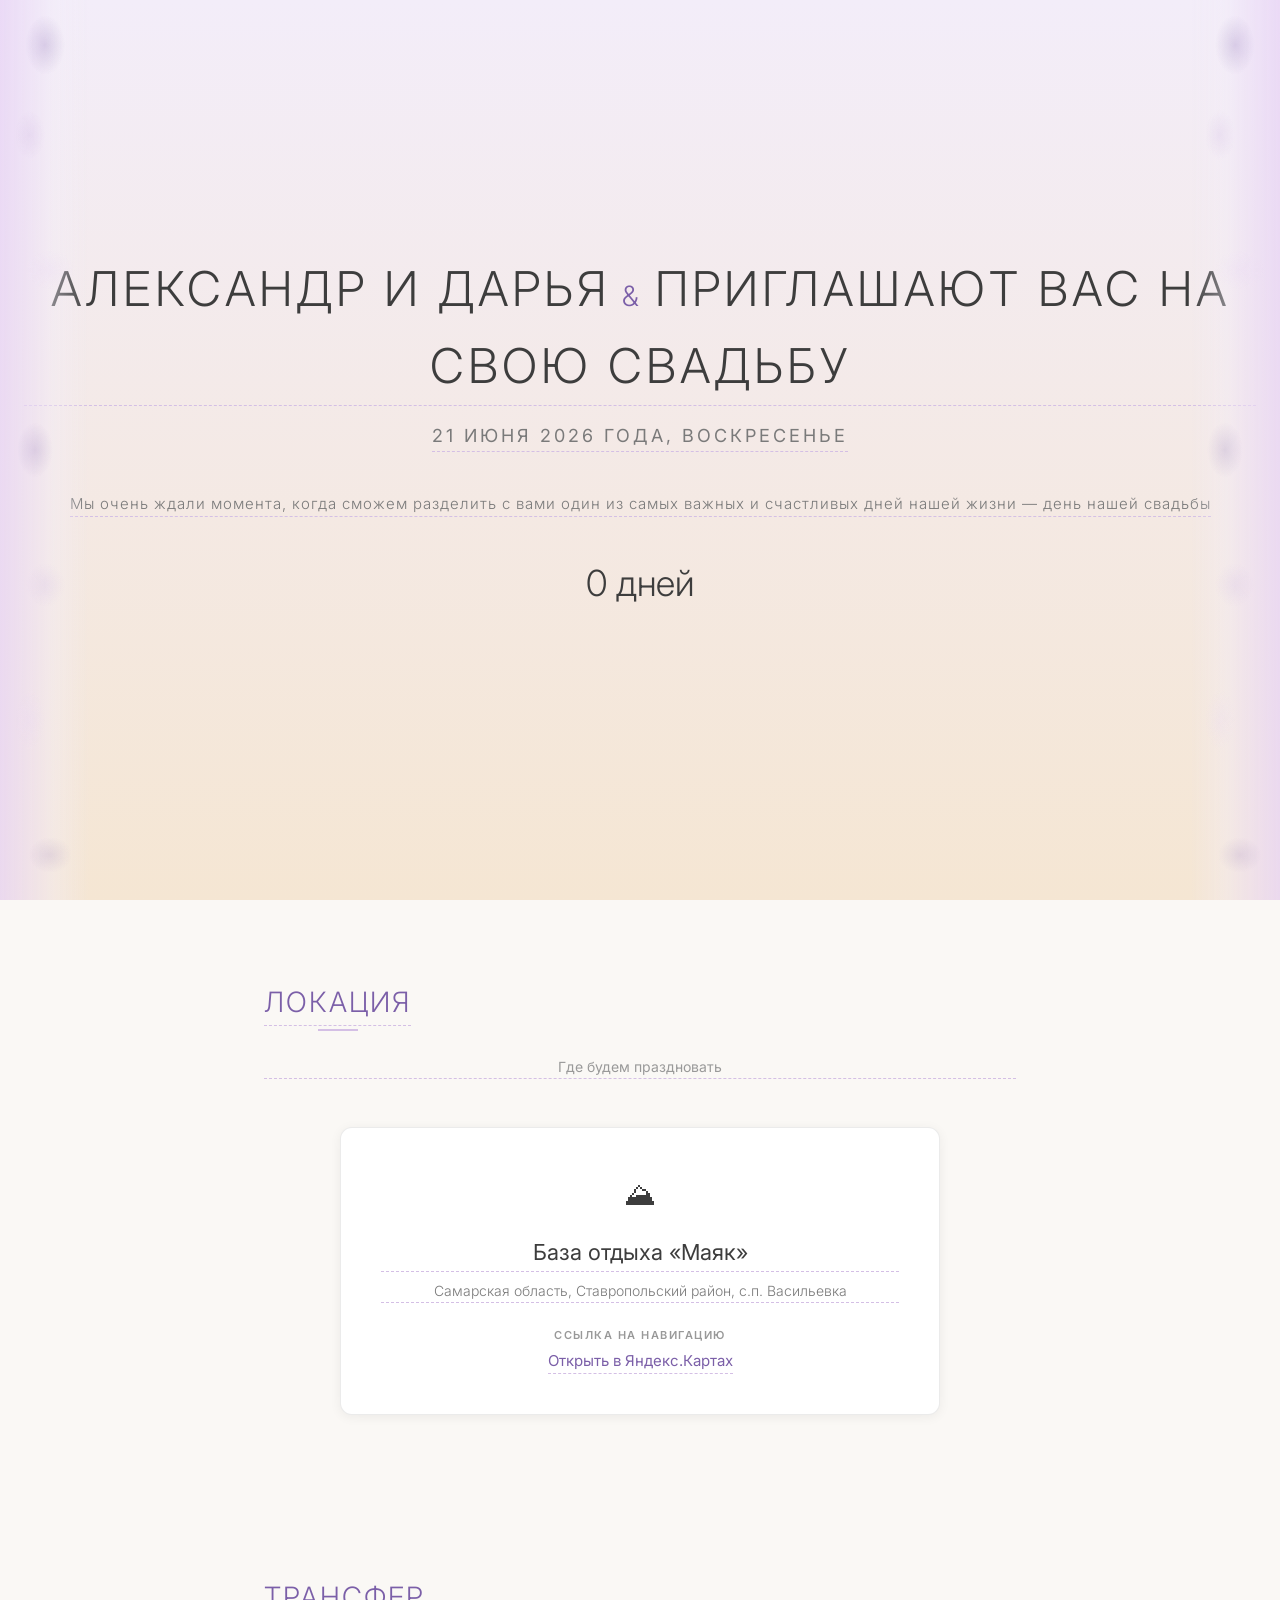
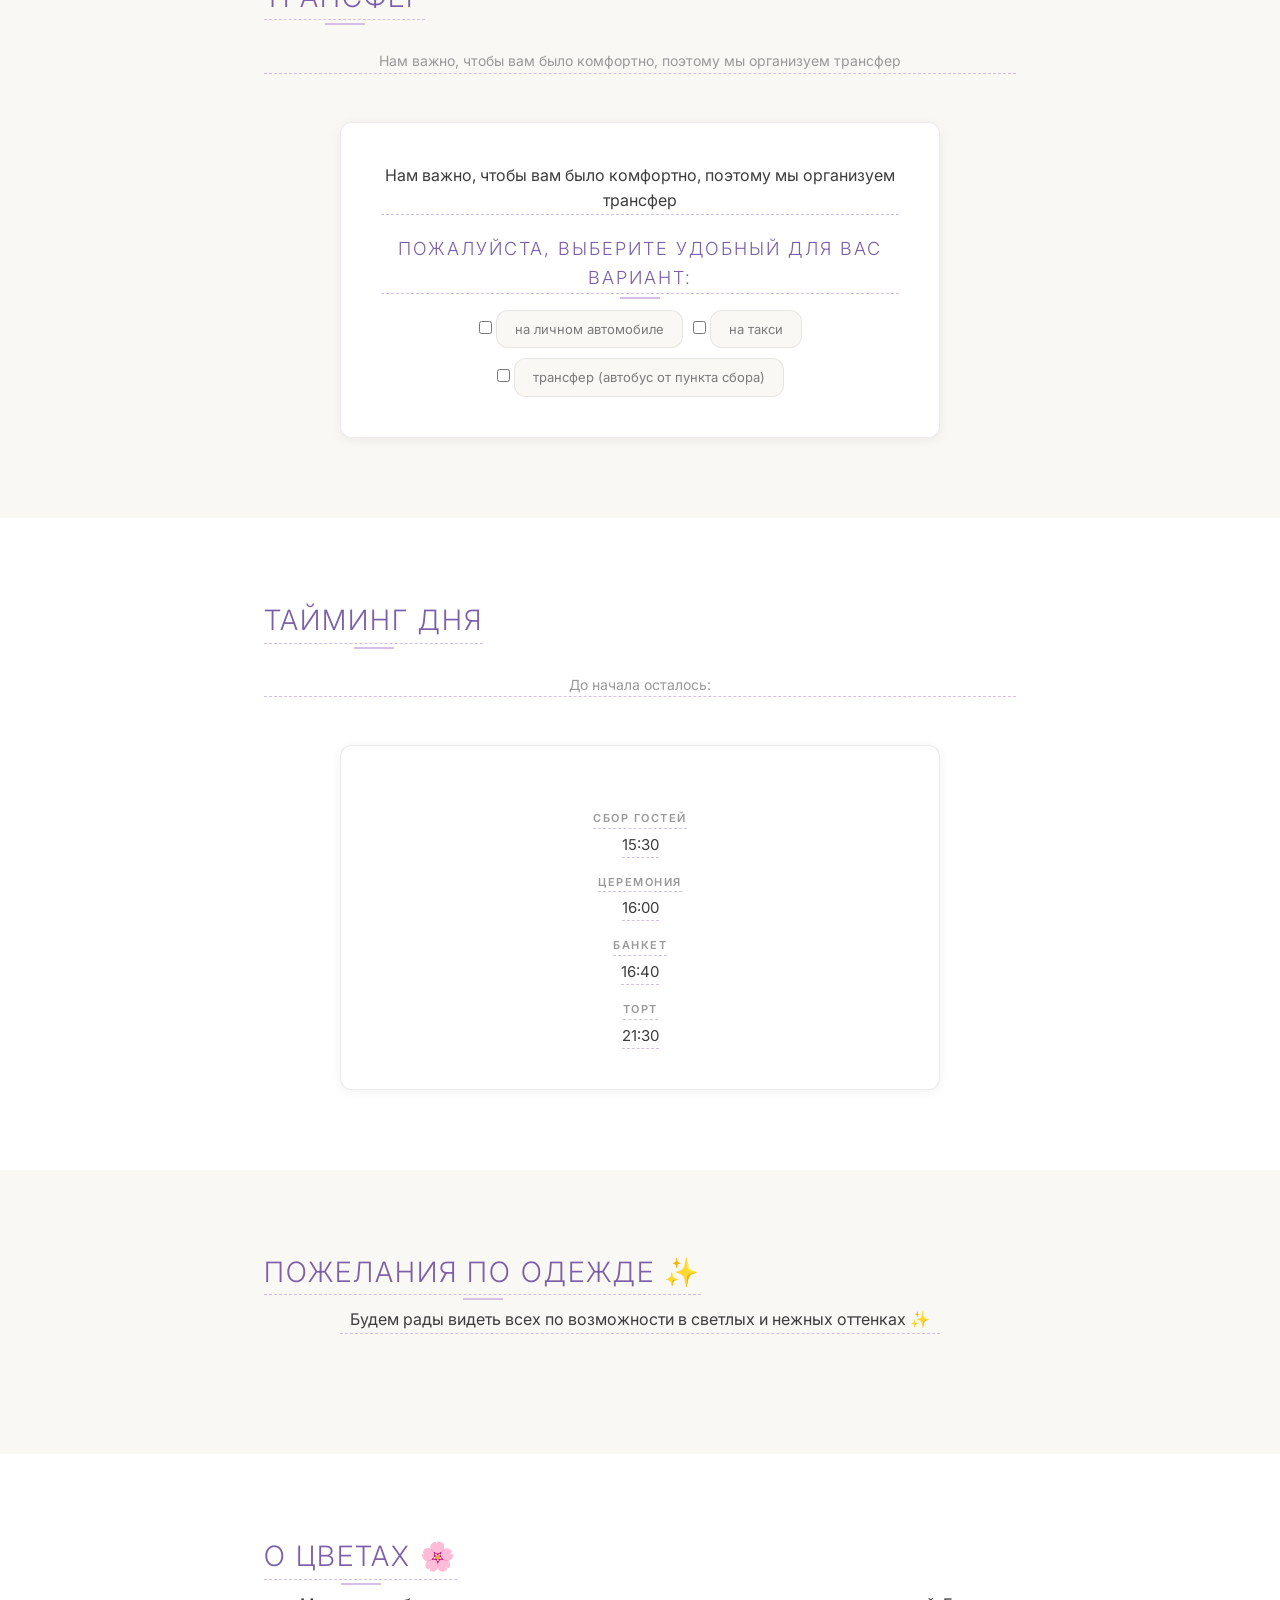
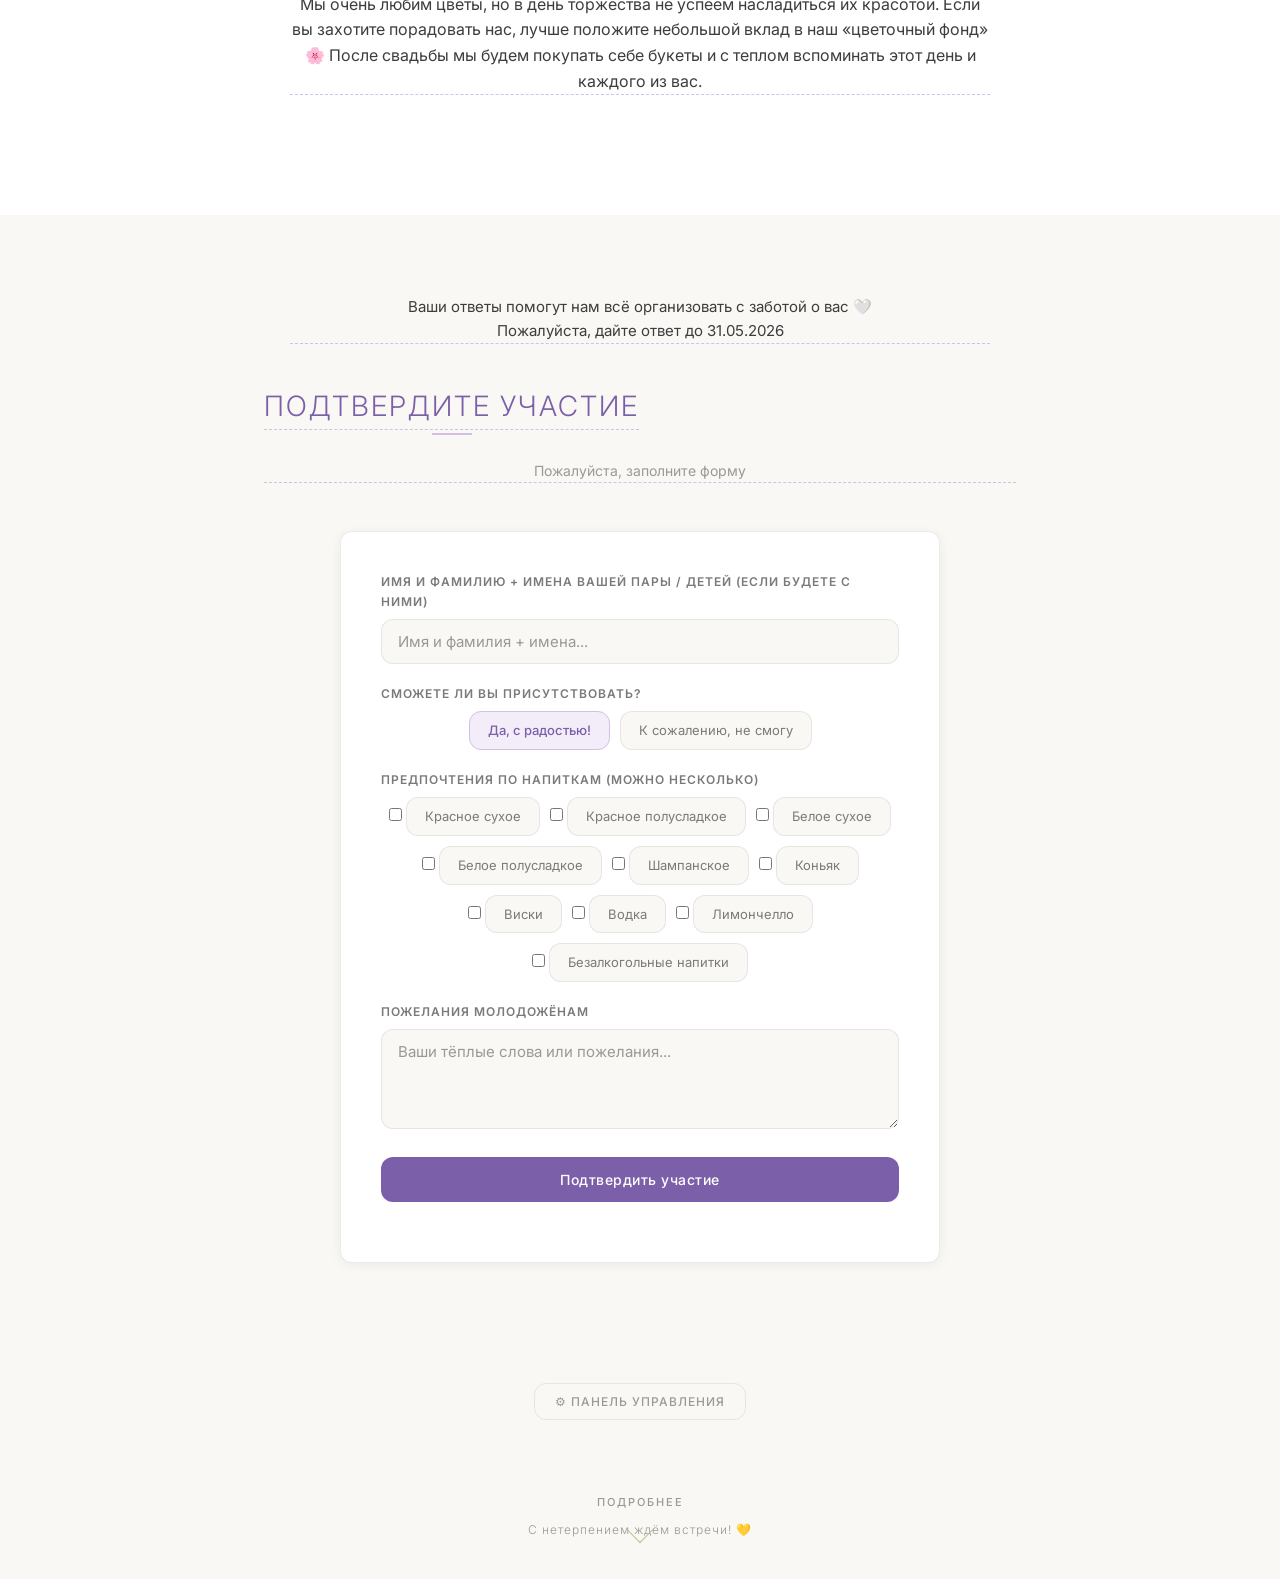
==== index.html @ 1001d9e3 "Обновление по ТЗ: форма, таймер, трансфер, локация, удален блок истории" ====
<!DOCTYPE html>
<html lang="ru">
<head>
  <meta charset="UTF-8">
  <meta name="viewport" content="width=device-width, initial-scale=1.0">
  <title>Дарья & Александр — Свадьба 21.06.2026</title>
  <link rel="stylesheet" href="style.css">
</head>
<body>

  <div class="side-floral side-floral--left"></div>
  <div class="side-floral side-floral--right"></div>

  <section class="hero">
    <h1 class="hero__names" contenteditable="true" spellcheck="false">
      Александр и Дарья<span class="hero__ampersand">&</span>приглашают вас на свою свадьбу
    </h1>
    <p class="hero__date" contenteditable="true" spellcheck="false">21 июня 2026 года, воскресенье</p>
    <p class="hero__subtitle" contenteditable="true" spellcheck="false">Мы очень ждали момента, когда сможем разделить с вами один из самых важных и счастливых дней нашей жизни — день нашей свадьбы</p>

    <div class="countdown">
      <div class="countdown__display" id="countdown-display">0 дней</div>
    </div>

    <div class="scroll-hint">
      <span class="scroll-hint__text">Подробнее</span>
      <div class="scroll-hint__arrow"></div>
    </div>
  </section>

  <section class="section" id="venue">
    <div class="container">
      <h2 class="section__title" contenteditable="true" spellcheck="false">Локация</h2>
      <p class="section__subtitle" contenteditable="true" spellcheck="false">Где будем праздновать</p>

      <div class="venue-card">
        <span class="venue-card__icon">&#9968;</span>
        <h3 class="venue-card__name" contenteditable="true" spellcheck="false">База отдыха «Маяк»</h3>
        <p class="venue-card__address" contenteditable="true" spellcheck="false">
          Самарская область, Ставропольский район, с.п. Васильевка
        </p>
        <div class="venue-card__details">
          <div class="venue-card__detail">
            <span class="venue-card__detail-label">Ссылка на навигацию</span>
            <span class="venue-card__detail-value" contenteditable="true" spellcheck="false">
              <a href="https://yandex.ru/navi/org/mayak/28701397180?si=4373ty1h6ku1prffagqdzzdrmr" target="_blank" style="color: var(--lavender-text); text-decoration: none;">Открыть в Яндекс.Картах</a>
            </span>
          </div>
        </div>
      </div>
    </div>
  </section>

  <section class="section" id="transfer">
    <div class="container">
      <h2 class="section__title" contenteditable="true" spellcheck="false">Трансфер</h2>
      <p class="section__subtitle" contenteditable="true" spellcheck="false">Нам важно, чтобы вам было комфортно, поэтому мы организуем трансфер</p>

      <div class="venue-card">
        <p contenteditable="true" spellcheck="false" style="margin-bottom:20px; line-height:1.6;">
          Нам важно, чтобы вам было комфортно, поэтому мы организуем трансфер
        </p>
        <h3 class="section__title" contenteditable="true" spellcheck="false" style="font-size:18px; margin-bottom:16px;">Пожалуйста, выберите удобный для вас вариант:</h3>
        <div class="drink-options" style="justify-content:center;">
          <div class="drink-option">
            <input type="checkbox" name="transfer" value="на личном автомобиле" id="transfer-car">
            <label class="drink-option__label" for="transfer-car">на личном автомобиле</label>
          </div>
          <div class="drink-option">
            <input type="checkbox" name="transfer" value="на такси" id="transfer-taxi">
            <label class="drink-option__label" for="transfer-taxi">на такси</label>
          </div>
          <div class="drink-option">
            <input type="checkbox" name="transfer" value="трансфер (автобус от пункта сбора)" id="transfer-bus">
            <label class="drink-option__label" for="transfer-bus">трансфер (автобус от пункта сбора)</label>
          </div>
        </div>
      </div>
    </div>
  </section>

  <section class="section section--alt" id="timing">
    <div class="container">
      <h2 class="section__title" contenteditable="true" spellcheck="false">Тайминг дня</h2>
      <p class="section__subtitle" contenteditable="true" spellcheck="false">До начала осталось: <span id="countdown-display"></span></p>

      <div class="venue-card">
        <div class="venue-card__details" style="flex-direction:column; gap:16px;">
          <div class="venue-card__detail" style="justify-content:space-between; display:flex;">
            <span class="venue-card__detail-label" contenteditable="true" spellcheck="false">Сбор гостей</span>
            <span class="venue-card__detail-value" contenteditable="true" spellcheck="false">15:30</span>
          </div>
          <div class="venue-card__detail" style="justify-content:space-between; display:flex;">
            <span class="venue-card__detail-label" contenteditable="true" spellcheck="false">Церемония</span>
            <span class="venue-card__detail-value" contenteditable="true" spellcheck="false">16:00</span>
          </div>
          <div class="venue-card__detail" style="justify-content:space-between; display:flex;">
            <span class="venue-card__detail-label" contenteditable="true" spellcheck="false">Банкет</span>
            <span class="venue-card__detail-value" contenteditable="true" spellcheck="false">16:40</span>
          </div>
          <div class="venue-card__detail" style="justify-content:space-between; display:flex;">
            <span class="venue-card__detail-label" contenteditable="true" spellcheck="false">Торт</span>
            <span class="venue-card__detail-value" contenteditable="true" spellcheck="false">21:30</span>
          </div>
        </div>
      </div>
    </div>
  </section>

  <section class="section" id="dresscode">
    <div class="container">
      <h2 class="section__title" contenteditable="true" spellcheck="false">Пожелания по одежде ✨</h2>
      <p contenteditable="true" spellcheck="false" style="text-align:center; max-width:600px; margin:0 auto 40px; line-height:1.6;">
        Будем рады видеть всех по возможности в светлых и нежных оттенках ✨
      </p>
    </div>
  </section>

  <section class="section section--alt" id="flowerfund">
    <div class="container">
      <h2 class="section__title" contenteditable="true" spellcheck="false">О цветах 🌸</h2>
      <p contenteditable="true" spellcheck="false" style="text-align:center; max-width:700px; margin:0 auto 40px; line-height:1.6;">
        Мы очень любим цветы, но в день торжества не успеем насладиться их красотой. Если вы захотите порадовать нас, лучше положите небольшой вклад в наш «цветочный фонд» 🌸 После свадьбы мы будем покупать себе букеты и с теплом вспоминать этот день и каждого из вас.
      </p>
    </div>
  </section>

  <section class="section" id="rsvp">
    <div class="container">
      <p contenteditable="true" spellcheck="false" style="text-align:center; max-width:700px; margin:0 auto 40px; line-height:1.6; font-size:15px;">
        Ваши ответы помогут нам всё организовать с заботой о вас 🤍<br>
        Пожалуйста, дайте ответ до 31.05.2026
      </p>
      <h2 class="section__title" contenteditable="true" spellcheck="false">Подтвердите участие</h2>
      <p class="section__subtitle" contenteditable="true" spellcheck="false">Пожалуйста, заполните форму</p>

      <form class="form-card" id="guest-form">
        <div class="form-group">
          <label class="form-label" for="guest-name">Имя и фамилию + имена вашей пары / детей (если будете с ними)</label>
          <input class="form-input" type="text" id="guest-name" placeholder="Имя и фамилия + имена..." required>
        </div>
        
        <div class="form-group">
          <label class="form-label">Сможете ли вы присутствовать?</label>
          <div class="drink-options" style="justify-content:center;">
            <div class="drink-option">
              <input type="radio" name="attendance" value="Да, с радостью!" id="att-yes" checked>
              <label class="drink-option__label" for="att-yes">Да, с радостью!</label>
            </div>
            <div class="drink-option">
              <input type="radio" name="attendance" value="К сожалению, не смогу" id="att-no">
              <label class="drink-option__label" for="att-no">К сожалению, не смогу</label>
            </div>
          </div>
        </div>

        <div class="form-group">
          <label class="form-label">Предпочтения по напиткам (можно несколько)</label>
          <div class="drink-options" style="justify-content:center;">
            <div class="drink-option">
              <input type="checkbox" name="drink" value="Красное сухое" id="drink-red-dry">
              <label class="drink-option__label" for="drink-red-dry">Красное сухое</label>
            </div>
            <div class="drink-option">
              <input type="checkbox" name="drink" value="Красное полусладкое" id="drink-red-sweet">
              <label class="drink-option__label" for="drink-red-sweet">Красное полусладкое</label>
            </div>
            <div class="drink-option">
              <input type="checkbox" name="drink" value="Белое сухое" id="drink-white-dry">
              <label class="drink-option__label" for="drink-white-dry">Белое сухое</label>
            </div>
            <div class="drink-option">
              <input type="checkbox" name="drink" value="Белое полусладкое" id="drink-white-sweet">
              <label class="drink-option__label" for="drink-white-sweet">Белое полусладкое</label>
            </div>
            <div class="drink-option">
              <input type="checkbox" name="drink" value="Шампанское" id="drink-sparkling">
              <label class="drink-option__label" for="drink-sparkling">Шампанское</label>
            </div>
            <div class="drink-option">
              <input type="checkbox" name="drink" value="Коньяк" id="drink-cognac">
              <label class="drink-option__label" for="drink-cognac">Коньяк</label>
            </div>
            <div class="drink-option">
              <input type="checkbox" name="drink" value="Виски" id="drink-whisky">
              <label class="drink-option__label" for="drink-whisky">Виски</label>
            </div>
            <div class="drink-option">
              <input type="checkbox" name="drink" value="Водка" id="drink-vodka">
              <label class="drink-option__label" for="drink-vodka">Водка</label>
            </div>
            <div class="drink-option">
              <input type="checkbox" name="drink" value="Лимончелло" id="drink-limoncello">
              <label class="drink-option__label" for="drink-limoncello">Лимончелло</label>
            </div>
            <div class="drink-option">
              <input type="checkbox" name="drink" value="Безалкогольные напитки" id="drink-soft">
              <label class="drink-option__label" for="drink-soft">Безалкогольные напитки</label>
            </div>
          </div>
        </div>

        <div class="form-group">
          <label class="form-label" for="guest-wishes">Пожелания молодожёнам</label>
          <textarea class="form-input" id="guest-wishes" placeholder="Ваши тёплые слова или пожелания..."></textarea>
        </div>
        
        <div class="form-group">
          <button type="submit" class="btn">Подтвердить участие</button>
        </div>
        <div class="form-message" id="form-message"></div>
      </form>
    </div>
  </section>

  <div class="admin-link">
    <button class="admin-link__btn" id="admin-access-btn">
      &#9881; Панель управления
    </button>
  </div>

  <div class="admin-overlay" id="admin-overlay">
    <div class="admin-login" id="admin-login-form">
      <h3 class="admin-login__title">Вход в панель управления</h3>
      <div class="form-group">
        <label class="form-label" for="admin-username">Логин</label>
        <input class="form-input" type="text" id="admin-username" placeholder="Логин">
      </div>
      <div class="form-group">
        <label class="form-label" for="admin-password">Пароль</label>
        <input class="form-input" type="password" id="admin-password" placeholder="Пароль">
      </div>
      <button type="button" class="btn" id="admin-login-btn" style="margin-top:8px;">Войти</button>
      <p class="form-message form-message--error" id="admin-login-error" style="display:none;margin-top:12px;">Неверный логин или пароль</p>
    </div>

    <div class="admin-panel" id="admin-panel" style="display:none;">
      <div class="admin-panel__header">
        <h2 class="admin-panel__title">Панель управления</h2>
        <div style="display:flex;gap:12px;">
          <button class="admin-btn admin-btn--secondary" id="admin-logout">Выйти</button>
          <button class="admin-panel__close" id="admin-close">&times;</button>
        </div>
      </div>

      <div class="admin-stats">
        <div class="stat-card">
          <div class="stat-card__number" id="guest-count">0</div>
          <div class="stat-card__label">Гостей</div>
        </div>
        <div class="stat-card">
          <div class="stat-card__number" id="total-persons">0</div>
          <div class="stat-card__label">Персон</div>
        </div>
        <div class="stat-card">
          <div class="stat-card__number" id="drink-stats">0</div>
          <div class="stat-card__label">Типов напитков</div>
        </div>
      </div>

      <div class="admin-controls">
        <input class="admin-controls__search" type="text" id="admin-search" placeholder="Поиск по имени, фамилии или контакту...">
        <button class="admin-btn" id="admin-export">Экспорт CSV</button>
        <button class="admin-btn admin-btn--danger" id="admin-delete-all">Удалить всё</button>
      </div>

      <div class="guest-table-wrapper">
        <table class="guest-table">
          <thead>
        <tr>
          <th>Имя</th>
          <th>Присутствие</th>
          <th>Трансфер</th>
          <th>Напитки</th>
          <th>Пожелания</th>
          <th></th>
        </tr>
          </thead>
          <tbody id="guest-tbody"></tbody>
        </table>
        <div class="empty-state" id="empty-state">Пока нет зарегистрированных гостей</div>
      </div>
    </div>
  </div>

  <footer class="footer">
    С нетерпением ждём встречи! 💛
  </footer>

  <script src="script.js"></script>
</body>
</html>
---- style.css ----
@import url('https://fonts.googleapis.com/css2?family=Inter:wght@300;400;500;600&display=swap');

:root {
  --cream: #FAF8F5;
  --champagne: #F5E6D3;
  --sandy: #E8D5B7;
  --sandy-dark: #C9B896;
  --lavender: #E8D5F5;
  --lavender-soft: #F3EDF9;
  --lavender-border: #D4BFE5;
  --lavender-text: #7B5FA8;
  --text-primary: #3D3D3D;
  --text-secondary: #7A7A7A;
  --text-light: #999999;
  --white: #FFFFFF;
  --shadow: 0 2px 12px rgba(0, 0, 0, 0.06);
  --shadow-hover: 0 4px 20px rgba(0, 0, 0, 0.1);
  --radius: 12px;
  --border: 1px solid rgba(0, 0, 0, 0.08);
  --transition: all 0.3s ease;
}

* {
  margin: 0;
  padding: 0;
  box-sizing: border-box;
}

html {
  scroll-behavior: smooth;
}

.side-floral {
  position: fixed;
  top: 0;
  width: 90px;
  height: 100vh;
  z-index: 999;
  pointer-events: none;
  overflow: hidden;
}

.side-floral--left {
  left: 0;
  background: linear-gradient(90deg, rgba(232, 213, 245, 0.8) 0%, rgba(243, 237, 249, 0.4) 60%, transparent 100%);
}

.side-floral--right {
  right: 0;
  background: linear-gradient(270deg, rgba(232, 213, 245, 0.8) 0%, rgba(243, 237, 249, 0.4) 60%, transparent 100%);
}

.side-floral::before {
  content: '';
  position: absolute;
  top: 0;
  left: 0;
  width: 100%;
  height: 100%;
  background-image:
    radial-gradient(ellipse 20px 30px at 45px 5%, rgba(123, 95, 168, 0.3) 0%, transparent 100%),
    radial-gradient(ellipse 15px 25px at 30px 15%, rgba(212, 191, 229, 0.4) 0%, transparent 100%),
    radial-gradient(ellipse 25px 20px at 50px 30%, rgba(232, 213, 245, 0.3) 0%, transparent 100%),
    radial-gradient(ellipse 18px 28px at 35px 50%, rgba(123, 95, 168, 0.25) 0%, transparent 100%),
    radial-gradient(ellipse 20px 22px at 45px 65%, rgba(212, 191, 229, 0.35) 0%, transparent 100%),
    radial-gradient(ellipse 15px 30px at 30px 80%, rgba(232, 213, 245, 0.3) 0%, transparent 100%),
    radial-gradient(ellipse 22px 18px at 50px 95%, rgba(123, 95, 168, 0.2) 0%, transparent 100%);
  background-size: 90px 100%;
  opacity: 0.7;
}

.container {
  max-width: 800px;
  margin: 0 auto;
  padding: 0 24px;
}

body {
  font-family: 'Inter', -apple-system, BlinkMacSystemFont, sans-serif;
  background-color: var(--cream);
  color: var(--text-primary);
  line-height: 1.6;
  -webkit-font-smoothing: antialiased;
  position: relative;
  overflow-x: hidden;
}

.container {
  max-width: 800px;
  margin: 0 auto;
  padding: 0 24px;
}

.hero {
  min-height: 100vh;
  display: flex;
  flex-direction: column;
  align-items: center;
  justify-content: center;
  text-align: center;
  padding: 60px 24px;
  background: linear-gradient(180deg, var(--lavender-soft) 0%, var(--champagne) 100%);
}

.hero__names {
  font-size: 48px;
  font-weight: 300;
  letter-spacing: 4px;
  text-transform: uppercase;
  color: var(--text-primary);
  margin-bottom: 16px;
}

.hero__ampersand {
  font-size: 28px;
  font-weight: 300;
  color: var(--lavender-text);
  margin: 0 12px;
}

.hero__date {
  font-size: 18px;
  font-weight: 400;
  color: var(--text-secondary);
  letter-spacing: 3px;
  text-transform: uppercase;
  margin-bottom: 40px;
}

.hero__divider {
  width: 60px;
  height: 1px;
  background-color: var(--sandy);
  margin: 24px 0;
}

.hero__subtitle {
  font-size: 15px;
  font-weight: 300;
  color: var(--text-secondary);
  letter-spacing: 1px;
  margin-bottom: 48px;
}

.countdown {
  margin-bottom: 48px;
  text-align: center;
}

.countdown__display {
  font-size: 36px;
  font-weight: 300;
  color: var(--text-primary);
  line-height: 1;
}

.scroll-hint {
  position: absolute;
  bottom: 40px;
  display: flex;
  flex-direction: column;
  align-items: center;
  gap: 8px;
  animation: bounce 2s infinite;
}

.scroll-hint__text {
  font-size: 11px;
  font-weight: 500;
  color: var(--text-light);
  text-transform: uppercase;
  letter-spacing: 2px;
}

.scroll-hint__arrow {
  width: 20px;
  height: 20px;
  border-right: 1.5px solid var(--sandy-dark);
  border-bottom: 1.5px solid var(--sandy-dark);
  transform: rotate(45deg);
}

@keyframes bounce {
  0%, 20%, 50%, 80%, 100% { transform: translateY(0); }
  40% { transform: translateY(-8px); }
  60% { transform: translateY(-4px); }
}

.section {
  padding: 80px 0;
}

.section--alt {
  background-color: var(--white);
}

.section__title {
  font-size: 28px;
  font-weight: 300;
  text-align: center;
  color: var(--lavender-text);
  letter-spacing: 2px;
  text-transform: uppercase;
  margin-bottom: 12px;
  position: relative;
  display: inline-block;
}

.section__title::after {
  content: '';
  position: absolute;
  bottom: -6px;
  left: 50%;
  transform: translateX(-50%);
  width: 40px;
  height: 2px;
  background-color: var(--lavender-border);
}

.section__subtitle {
  font-size: 14px;
  text-align: center;
  color: var(--text-light);
  margin-bottom: 48px;
  margin-top: 18px;
}

.story {
  max-width: 600px;
  margin: 0 auto;
}

.story__timeline {
  position: relative;
  padding-left: 32px;
}

.story__timeline::before {
  content: '';
  position: absolute;
  left: 7px;
  top: 0;
  bottom: 0;
  width: 1px;
  background-color: var(--sandy);
}

.story__item {
  position: relative;
  margin-bottom: 36px;
}

.story__item:last-child {
  margin-bottom: 0;
}

.story__dot {
  position: absolute;
  left: -32px;
  top: 4px;
  width: 15px;
  height: 15px;
  border-radius: 50%;
  background-color: var(--champagne);
  border: 2px solid var(--sandy-dark);
}

.story__year {
  font-size: 13px;
  font-weight: 600;
  color: var(--sandy-dark);
  text-transform: uppercase;
  letter-spacing: 1px;
  margin-bottom: 4px;
}

.story__text {
  font-size: 15px;
  color: var(--text-secondary);
  font-weight: 300;
  line-height: 1.7;
}

.venue-card {
  background: var(--white);
  border: var(--border);
  border-radius: var(--radius);
  box-shadow: var(--shadow);
  padding: 40px;
  max-width: 600px;
  margin: 0 auto;
  text-align: center;
}

.venue-card__icon {
  font-size: 32px;
  margin-bottom: 16px;
  display: block;
}

.venue-card__name {
  font-size: 22px;
  font-weight: 400;
  color: var(--text-primary);
  margin-bottom: 8px;
}

.venue-card__address {
  font-size: 14px;
  color: var(--text-secondary);
  font-weight: 300;
  margin-bottom: 24px;
  line-height: 1.6;
}

.venue-card__details {
  display: flex;
  justify-content: center;
  gap: 40px;
  margin-top: 24px;
}

.venue-card__detail {
  display: flex;
  flex-direction: column;
  align-items: center;
}

.venue-card__detail-label {
  font-size: 11px;
  font-weight: 600;
  color: var(--text-light);
  text-transform: uppercase;
  letter-spacing: 1.5px;
  margin-bottom: 4px;
}

.venue-card__detail-value {
  font-size: 15px;
  color: var(--text-primary);
  font-weight: 400;
}

.form-card {
  background: var(--white);
  border: var(--border);
  border-radius: var(--radius);
  box-shadow: var(--shadow);
  padding: 40px;
  max-width: 600px;
  margin: 0 auto;
}

.form-group {
  margin-bottom: 20px;
}

.form-group:last-child {
  margin-bottom: 0;
}

.form-label {
  display: block;
  font-size: 12px;
  font-weight: 600;
  color: var(--text-secondary);
  text-transform: uppercase;
  letter-spacing: 1px;
  margin-bottom: 8px;
}

.form-input {
  width: 100%;
  padding: 12px 16px;
  font-size: 15px;
  font-family: 'Inter', sans-serif;
  font-weight: 400;
  color: var(--text-primary);
  background: var(--cream);
  border: var(--border);
  border-radius: var(--radius);
  outline: none;
  transition: var(--transition);
}

.form-input:focus {
  border-color: var(--sandy-dark);
  box-shadow: 0 0 0 3px rgba(201, 184, 150, 0.2);
}

.form-input::placeholder {
  color: var(--text-light);
}

textarea.form-input {
  min-height: 100px;
  resize: vertical;
}

.drink-preferences {
  margin-top: 8px;
}

.drink-preferences__label {
  font-size: 12px;
  font-weight: 600;
  color: var(--text-secondary);
  text-transform: uppercase;
  letter-spacing: 1px;
  margin-bottom: 12px;
}

.drink-options {
  display: flex;
  flex-wrap: wrap;
  gap: 10px;
}

.drink-option {
  position: relative;
}

.drink-option input[type="radio"] {
  position: absolute;
  opacity: 0;
  pointer-events: none;
}

.drink-option__label {
  display: inline-block;
  padding: 8px 18px;
  font-size: 13px;
  font-weight: 400;
  color: var(--text-secondary);
  background: var(--cream);
  border: var(--border);
  border-radius: var(--radius);
  cursor: pointer;
  transition: var(--transition);
  user-select: none;
}

.drink-option input[type="radio"]:checked + .drink-option__label {
  background: var(--lavender-soft);
  border-color: var(--lavender-border);
  color: var(--lavender-text);
  font-weight: 500;
}

.drink-option__label:hover {
  border-color: var(--sandy);
}

.btn {
  display: inline-flex;
  align-items: center;
  justify-content: center;
  padding: 14px 32px;
  font-size: 14px;
  font-family: 'Inter', sans-serif;
  font-weight: 500;
  color: var(--white);
  background: var(--lavender-text);
  border: none;
  border-radius: var(--radius);
  cursor: pointer;
  transition: var(--transition);
  letter-spacing: 0.5px;
  width: 100%;
}

.btn:hover {
  background: #6B46C1;
  box-shadow: var(--shadow-hover);
}

.btn:active {
  transform: scale(0.98);
}

.form-message {
  margin-top: 16px;
  padding: 12px 16px;
  border-radius: var(--radius);
  font-size: 14px;
  text-align: center;
  display: none;
}

.form-message--success {
  display: block;
  background: #F0F9F0;
  color: #2D7A2D;
  border: 1px solid #C8E6C8;
}

.form-message--error {
  display: block;
  background: #FFF0F0;
  color: #C0392B;
  border: 1px solid #F5C6C6;
}

.admin-link {
  text-align: center;
  padding: 40px 0 60px;
}

.admin-link__btn {
  display: inline-flex;
  align-items: center;
  gap: 8px;
  padding: 10px 20px;
  font-size: 12px;
  font-family: 'Inter', sans-serif;
  font-weight: 500;
  color: var(--text-light);
  background: transparent;
  border: var(--border);
  border-radius: var(--radius);
  cursor: pointer;
  transition: var(--transition);
  letter-spacing: 1px;
  text-transform: uppercase;
}

.admin-link__btn:hover {
  color: var(--text-secondary);
  border-color: var(--sandy);
  background: var(--cream);
}

.admin-overlay {
  display: none;
  position: fixed;
  top: 0;
  left: 0;
  width: 100%;
  height: 100%;
  background: rgba(250, 248, 245, 0.97);
  z-index: 1000;
  overflow-y: auto;
  padding: 40px 24px;
}

.admin-overlay.active {
  display: block;
}

.admin-panel {
  max-width: 900px;
  margin: 0 auto;
}

.admin-panel__header {
  display: flex;
  justify-content: space-between;
  align-items: center;
  margin-bottom: 32px;
  padding-bottom: 20px;
  border-bottom: 1px solid var(--lavender-border);
}

.admin-panel__title {
  font-size: 24px;
  font-weight: 300;
  color: var(--text-primary);
  letter-spacing: 2px;
  text-transform: uppercase;
}

.admin-panel__close {
  width: 40px;
  height: 40px;
  display: flex;
  align-items: center;
  justify-content: center;
  font-size: 24px;
  color: var(--text-light);
  background: transparent;
  border: var(--border);
  border-radius: var(--radius);
  cursor: pointer;
  transition: var(--transition);
}

.admin-panel__close:hover {
  color: var(--text-primary);
  background: var(--cream);
}

.admin-login {
  max-width: 400px;
  margin: 100px auto;
  background: var(--white);
  border: var(--border);
  border-radius: var(--radius);
  box-shadow: var(--shadow);
  padding: 40px;
  text-align: center;
}

.admin-login__title {
  font-size: 20px;
  font-weight: 300;
  color: var(--text-primary);
  letter-spacing: 1px;
  margin-bottom: 24px;
}

.admin-login .form-group {
  text-align: left;
}

.admin-controls {
  display: flex;
  gap: 12px;
  margin-bottom: 24px;
  flex-wrap: wrap;
}

.admin-controls__search {
  flex: 1;
  min-width: 200px;
  padding: 10px 16px;
  font-size: 14px;
  font-family: 'Inter', sans-serif;
  color: var(--text-primary);
  background: var(--cream);
  border: var(--border);
  border-radius: var(--radius);
  outline: none;
  transition: var(--transition);
}

.admin-controls__search:focus {
  border-color: var(--sandy-dark);
}

.admin-btn {
  padding: 10px 20px;
  font-size: 12px;
  font-family: 'Inter', sans-serif;
  font-weight: 500;
  color: var(--white);
  background: var(--lavender-text);
  border: none;
  border-radius: var(--radius);
  cursor: pointer;
  transition: var(--transition);
  letter-spacing: 0.5px;
  text-transform: uppercase;
  white-space: nowrap;
}

.admin-btn:hover {
  background: #6B46C1;
}

.admin-btn--danger {
  background: #C0392B;
}

.admin-btn--danger:hover {
  background: #A93226;
}

.admin-btn--secondary {
  background: transparent;
  color: var(--text-secondary);
  border: var(--border);
}

.admin-btn--secondary:hover {
  background: var(--cream);
  color: var(--text-primary);
}

.admin-stats {
  display: flex;
  gap: 16px;
  margin-bottom: 24px;
  flex-wrap: wrap;
}

.stat-card {
  flex:1;
  min-width: 120px;
  background: var(--lavender-soft);
  border: 1px solid var(--lavender-border);
  border-radius: var(--radius);
  padding: 20px;
  text-align: center;
}

.stat-card__number {
  font-size: 28px;
  font-weight: 300;
  color: var(--text-primary);
  line-height: 1;
}

.stat-card__label {
  font-size: 11px;
  font-weight: 600;
  color: var(--text-light);
  text-transform: uppercase;
  letter-spacing: 1.5px;
  margin-top: 8px;
}

.guest-table-wrapper {
  overflow-x: auto;
  border: var(--border);
  border-radius: var(--radius);
  box-shadow: var(--shadow);
}

.guest-table {
  width: 100%;
  border-collapse: collapse;
  font-size: 14px;
}

.guest-table thead {
  background: var(--lavender-soft);
}

.guest-table th {
  padding: 14px 16px;
  text-align: left;
  font-size: 11px;
  font-weight: 600;
  color: var(--text-light);
  text-transform: uppercase;
  letter-spacing: 1px;
  border-bottom: var(--border);
  white-space: nowrap;
}

.guest-table td {
  padding: 14px 16px;
  color: var(--text-primary);
  border-bottom: 1px solid rgba(0, 0, 0, 0.04);
  vertical-align: top;
}

.guest-table tbody tr:hover {
  background: rgba(245, 230, 211, 0.3);
}

.guest-table tbody tr:last-child td {
  border-bottom: none;
}

.guest-table__delete {
  padding: 6px 12px;
  font-size: 11px;
  font-family: 'Inter', sans-serif;
  font-weight: 500;
  color: #C0392B;
  background: transparent;
  border: 1px solid #F5C6C6;
  border-radius: var(--radius);
  cursor: pointer;
  transition: var(--transition);
}

.guest-table__delete:hover {
  background: #FFF0F0;
}

.guest-table__wishes {
  max-width: 200px;
  font-size: 13px;
  color: var(--text-secondary);
  font-weight: 300;
  line-height: 1.5;
}

.guest-table__drink {
  display: inline-block;
  padding: 4px 10px;
  font-size: 12px;
  color: var(--lavender-text);
  background: var(--lavender-soft);
  border: 1px solid var(--lavender-border);
  border-radius: 8px;
  white-space: nowrap;
}

.empty-state {
  text-align: center;
  padding: 60px 20px;
  color: var(--text-light);
  font-size: 14px;
  font-weight: 300;
}

.footer {
  text-align: center;
  padding: 40px 24px;
  font-size: 12px;
  color: var(--text-light);
  font-weight: 300;
  letter-spacing: 1px;
}

@media (max-width: 768px) {
  .hero__names {
    font-size: 32px;
    letter-spacing: 2px;
  }

  .hero__ampersand {
    font-size: 20px;
  }

  .hero__date {
    font-size: 15px;
  }

  .countdown__display {
    font-size: 28px;
  }

  .section {
    padding: 60px 0;
  }

  .section__title {
    font-size: 22px;
  }

  .form-card,
  .venue-card {
    padding: 28px 24px;
  }

  .venue-card__details {
    flex-direction: column;
    gap: 20px;
  }

  .admin-login {
    margin: 60px auto;
    padding: 28px 24px;
  }

  .admin-controls {
    flex-direction: column;
  }

  .admin-stats {
    flex-direction: column;
  }

  .guest-table {
    font-size: 13px;
  }

  .guest-table th,
  .guest-table td {
    padding: 10px 12px;
  }

  .guest-table__wishes {
    max-width: 140px;
  }
}

@media (max-width: 480px) {
  .hero__names {
    font-size: 26px;
  }

  .countdown__display {
    font-size: 24px;
  }

  .drink-options {
    flex-direction: column;
  }

  .drink-option {
    width: 100%;
  }

  .drink-option__label {
    display: block;
    text-align: center;
  }
}

[contenteditable="true"] {
  outline: none;
  border-bottom: 1px dashed var(--lavender-border);
  transition: border-color 0.2s ease;
}

[contenteditable="true"]:hover {
  border-bottom-color: var(--lavender-text);
}

[contenteditable="true"]:focus {
  border-bottom-color: var(--lavender-text);
  background: rgba(123, 95, 168, 0.05);
}
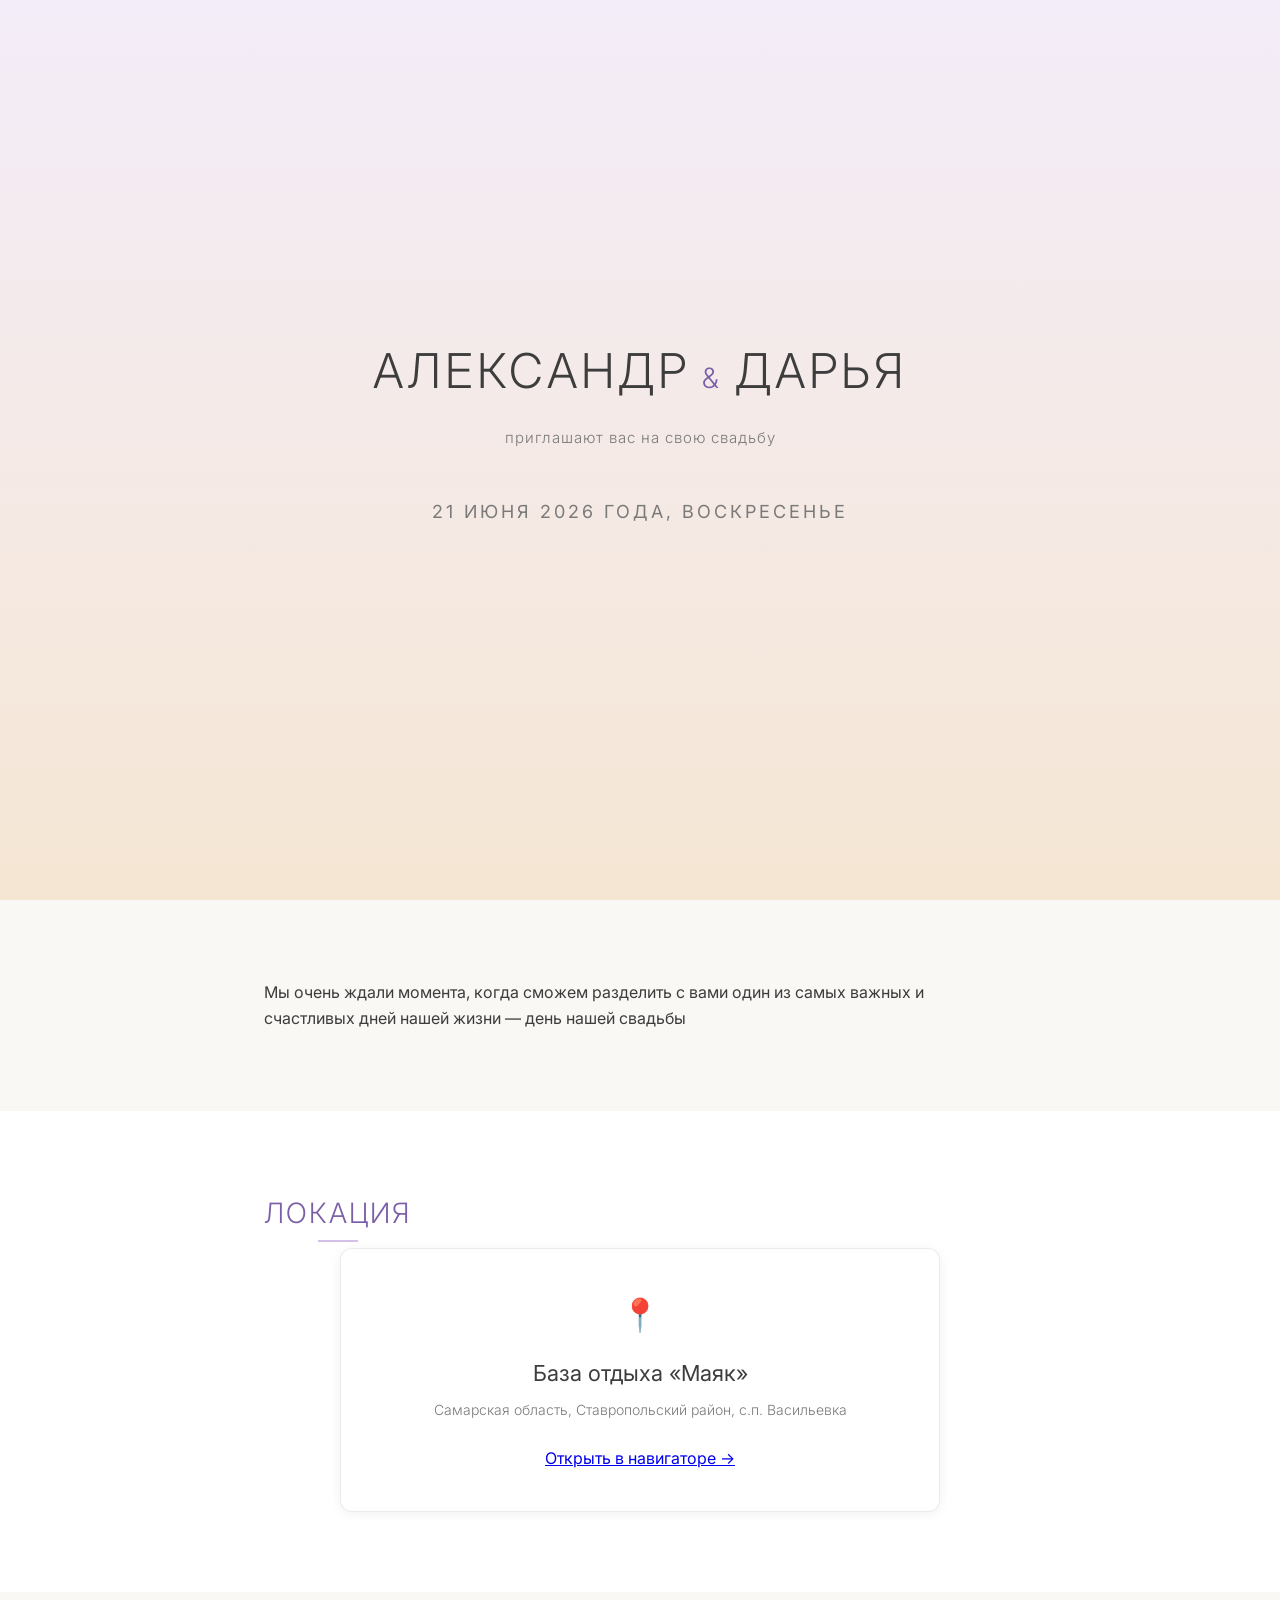
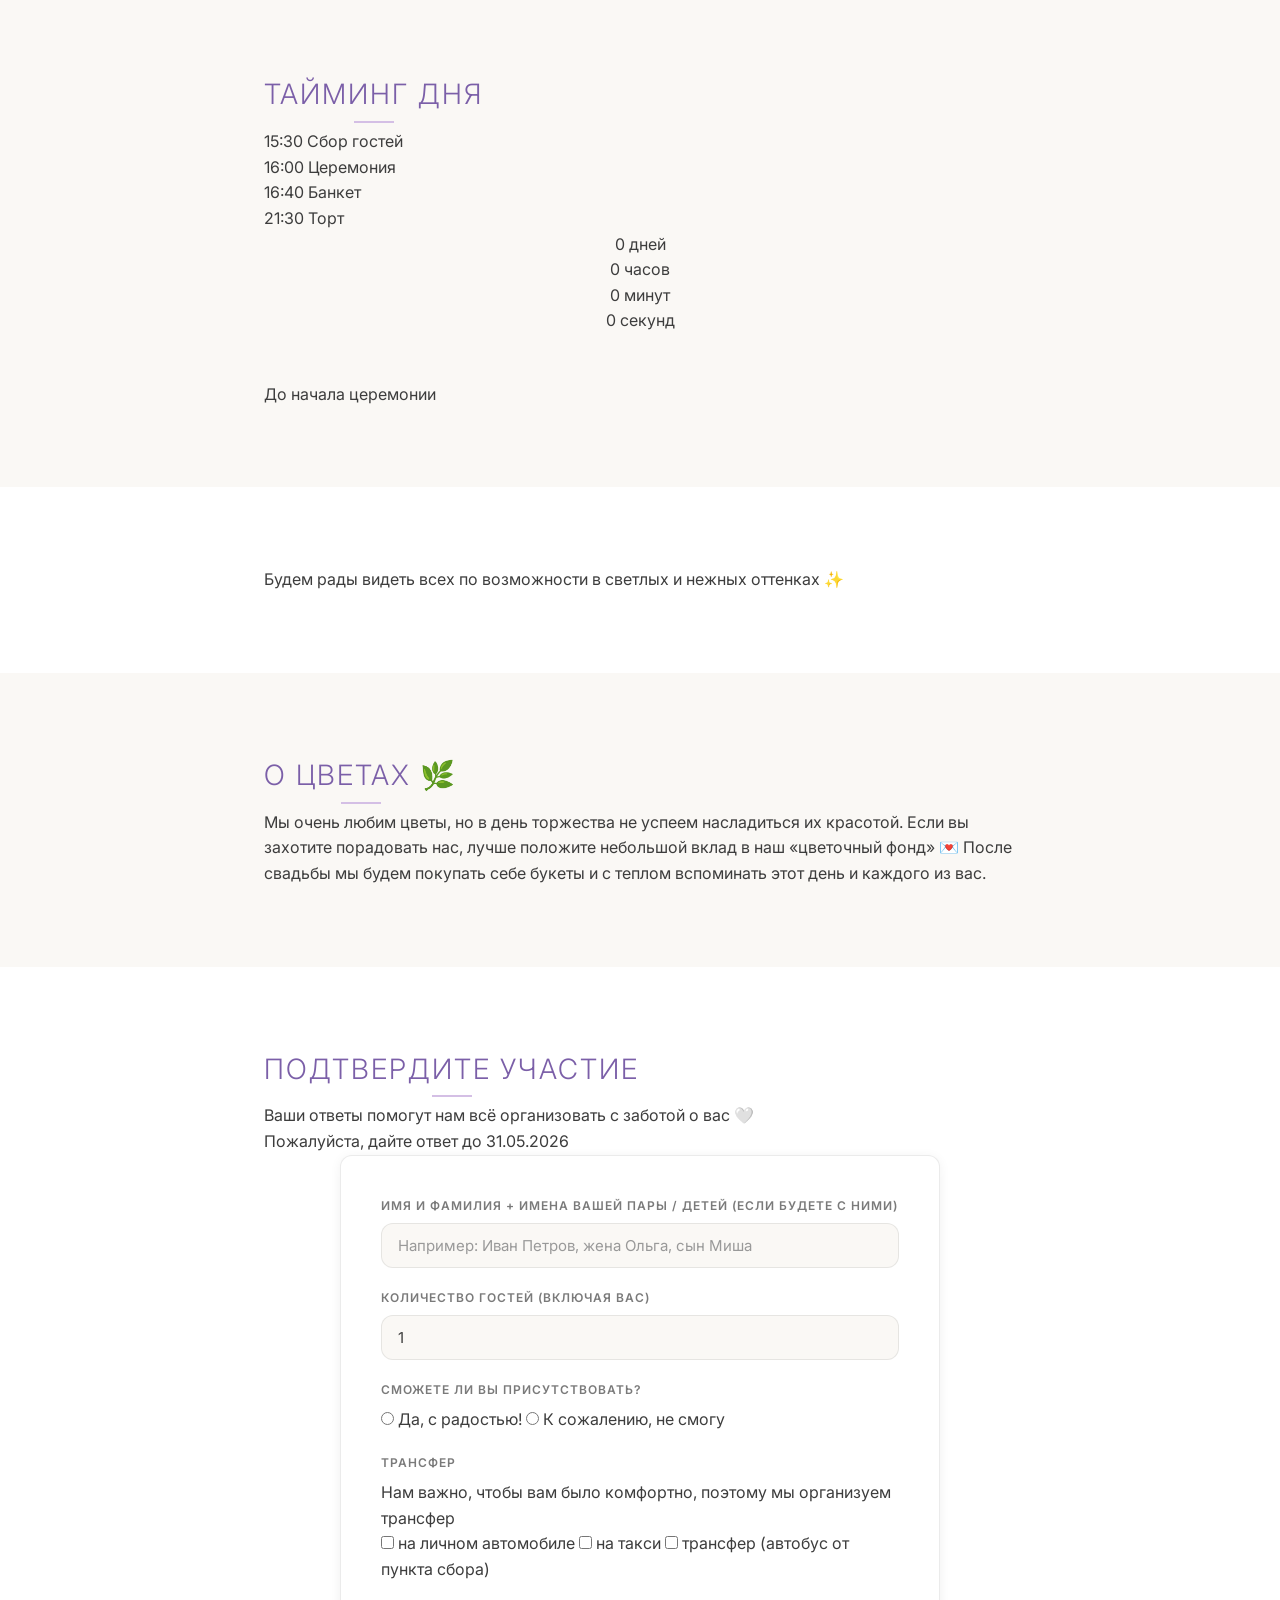
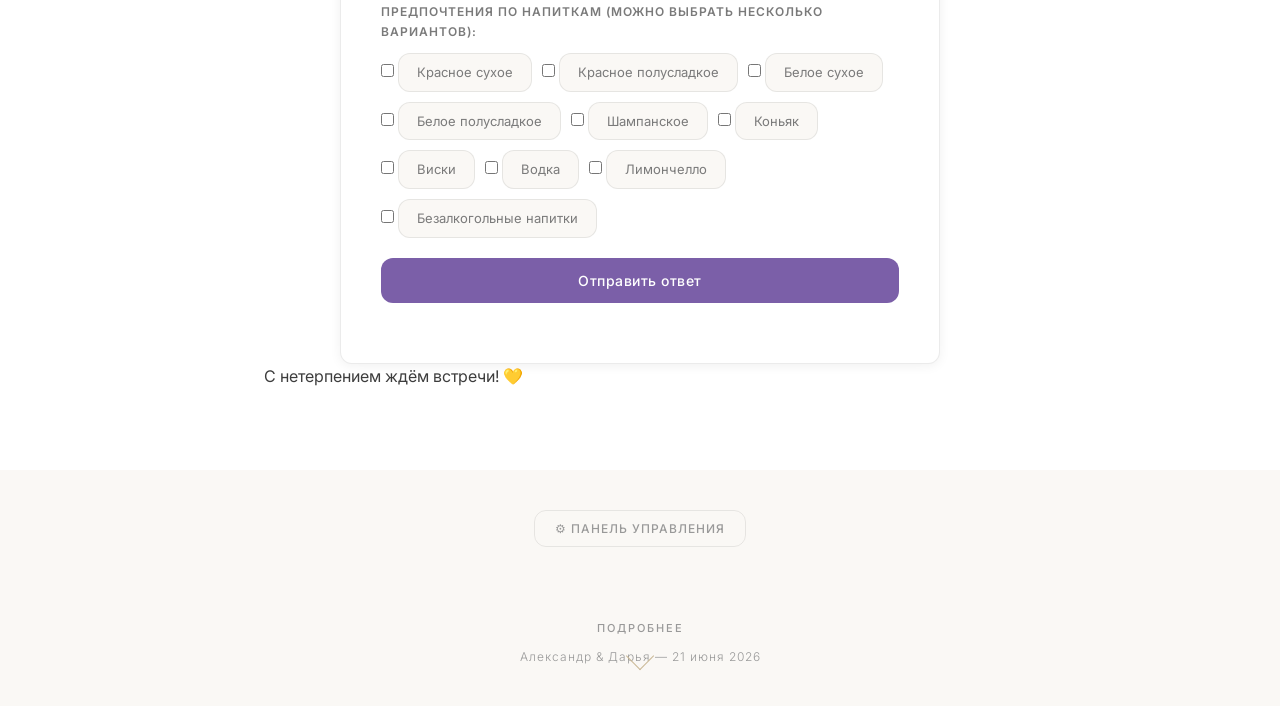
==== commit fc2e22d7: "index.html: полное обновление по ТЗ" ====
--- a/index.html
+++ b/index.html
@@ -3,219 +3,235 @@
 <head>
   <meta charset="UTF-8">
   <meta name="viewport" content="width=device-width, initial-scale=1.0">
-  <title>Дарья & Александр — Свадьба 21.06.2026</title>
+  <title>Александр & Дарья — Свадьба 21.06.2026</title>
+  <link href="https://fonts.googleapis.com/css2?family=Great+Vibes&display=swap" rel="stylesheet">
   <link rel="stylesheet" href="style.css">
 </head>
 <body>
 
-  <div class="side-floral side-floral--left"></div>
-  <div class="side-floral side-floral--right"></div>
-
+  <!-- БЛОК 1: Заголовок -->
   <section class="hero">
-    <h1 class="hero__names" contenteditable="true" spellcheck="false">
-      Александр и Дарья<span class="hero__ampersand">&</span>приглашают вас на свою свадьбу
-    </h1>
-    <p class="hero__date" contenteditable="true" spellcheck="false">21 июня 2026 года, воскресенье</p>
-    <p class="hero__subtitle" contenteditable="true" spellcheck="false">Мы очень ждали момента, когда сможем разделить с вами один из самых важных и счастливых дней нашей жизни — день нашей свадьбы</p>
-
-    <div class="countdown">
-      <div class="countdown__display" id="countdown-display">0 дней</div>
-    </div>
-
-    <div class="scroll-hint">
+    <div class="hero__content">
+      <h1 class="hero__names">
+        Александр<span class="hero__ampersand">&</span>Дарья
+      </h1>
+      <p class="hero__subtitle">приглашают вас на свою свадьбу</p>
+      <p class="hero__date">21 июня 2026 года, воскресенье</p>
+    </div>
+    <div class="scroll-hint" id="scrollHint">
       <span class="scroll-hint__text">Подробнее</span>
       <div class="scroll-hint__arrow"></div>
     </div>
   </section>
 
-  <section class="section" id="venue">
-    <div class="container">
-      <h2 class="section__title" contenteditable="true" spellcheck="false">Локация</h2>
-      <p class="section__subtitle" contenteditable="true" spellcheck="false">Где будем праздновать</p>
-
+  <!-- БЛОК 2: Текст приглашения -->
+  <section class="section">
+    <div class="container">
+      <div class="invitation-text">
+        <p class="invitation-text__content">Мы очень ждали момента, когда сможем разделить с вами один из самых важных и счастливых дней нашей жизни — день нашей свадьбы</p>
+      </div>
+    </div>
+  </section>
+
+  <!-- БЛОК 3: Локация -->
+  <section class="section section--alt" id="venue">
+    <div class="container">
+      <h2 class="section__title">Локация</h2>
       <div class="venue-card">
-        <span class="venue-card__icon">&#9968;</span>
-        <h3 class="venue-card__name" contenteditable="true" spellcheck="false">База отдыха «Маяк»</h3>
-        <p class="venue-card__address" contenteditable="true" spellcheck="false">
+        <span class="venue-card__icon">📍</span>
+        <h3 class="venue-card__name">База отдыха «Маяк»</h3>
+        <p class="venue-card__address">
           Самарская область, Ставропольский район, с.п. Васильевка
         </p>
-        <div class="venue-card__details">
-          <div class="venue-card__detail">
-            <span class="venue-card__detail-label">Ссылка на навигацию</span>
-            <span class="venue-card__detail-value" contenteditable="true" spellcheck="false">
-              <a href="https://yandex.ru/navi/org/mayak/28701397180?si=4373ty1h6ku1prffagqdzzdrmr" target="_blank" style="color: var(--lavender-text); text-decoration: none;">Открыть в Яндекс.Картах</a>
-            </span>
-          </div>
-        </div>
-      </div>
-    </div>
-  </section>
-
-  <section class="section" id="transfer">
-    <div class="container">
-      <h2 class="section__title" contenteditable="true" spellcheck="false">Трансфер</h2>
-      <p class="section__subtitle" contenteditable="true" spellcheck="false">Нам важно, чтобы вам было комфортно, поэтому мы организуем трансфер</p>
-
-      <div class="venue-card">
-        <p contenteditable="true" spellcheck="false" style="margin-bottom:20px; line-height:1.6;">
-          Нам важно, чтобы вам было комфортно, поэтому мы организуем трансфер
-        </p>
-        <h3 class="section__title" contenteditable="true" spellcheck="false" style="font-size:18px; margin-bottom:16px;">Пожалуйста, выберите удобный для вас вариант:</h3>
-        <div class="drink-options" style="justify-content:center;">
-          <div class="drink-option">
-            <input type="checkbox" name="transfer" value="на личном автомобиле" id="transfer-car">
-            <label class="drink-option__label" for="transfer-car">на личном автомобиле</label>
-          </div>
-          <div class="drink-option">
-            <input type="checkbox" name="transfer" value="на такси" id="transfer-taxi">
-            <label class="drink-option__label" for="transfer-taxi">на такси</label>
-          </div>
-          <div class="drink-option">
-            <input type="checkbox" name="transfer" value="трансфер (автобус от пункта сбора)" id="transfer-bus">
-            <label class="drink-option__label" for="transfer-bus">трансфер (автобус от пункта сбора)</label>
-          </div>
-        </div>
-      </div>
-    </div>
-  </section>
-
-  <section class="section section--alt" id="timing">
-    <div class="container">
-      <h2 class="section__title" contenteditable="true" spellcheck="false">Тайминг дня</h2>
-      <p class="section__subtitle" contenteditable="true" spellcheck="false">До начала осталось: <span id="countdown-display"></span></p>
-
-      <div class="venue-card">
-        <div class="venue-card__details" style="flex-direction:column; gap:16px;">
-          <div class="venue-card__detail" style="justify-content:space-between; display:flex;">
-            <span class="venue-card__detail-label" contenteditable="true" spellcheck="false">Сбор гостей</span>
-            <span class="venue-card__detail-value" contenteditable="true" spellcheck="false">15:30</span>
-          </div>
-          <div class="venue-card__detail" style="justify-content:space-between; display:flex;">
-            <span class="venue-card__detail-label" contenteditable="true" spellcheck="false">Церемония</span>
-            <span class="venue-card__detail-value" contenteditable="true" spellcheck="false">16:00</span>
-          </div>
-          <div class="venue-card__detail" style="justify-content:space-between; display:flex;">
-            <span class="venue-card__detail-label" contenteditable="true" spellcheck="false">Банкет</span>
-            <span class="venue-card__detail-value" contenteditable="true" spellcheck="false">16:40</span>
-          </div>
-          <div class="venue-card__detail" style="justify-content:space-between; display:flex;">
-            <span class="venue-card__detail-label" contenteditable="true" spellcheck="false">Торт</span>
-            <span class="venue-card__detail-value" contenteditable="true" spellcheck="false">21:30</span>
-          </div>
-        </div>
-      </div>
-    </div>
-  </section>
-
-  <section class="section" id="dresscode">
-    <div class="container">
-      <h2 class="section__title" contenteditable="true" spellcheck="false">Пожелания по одежде ✨</h2>
-      <p contenteditable="true" spellcheck="false" style="text-align:center; max-width:600px; margin:0 auto 40px; line-height:1.6;">
-        Будем рады видеть всех по возможности в светлых и нежных оттенках ✨
-      </p>
-    </div>
-  </section>
-
-  <section class="section section--alt" id="flowerfund">
-    <div class="container">
-      <h2 class="section__title" contenteditable="true" spellcheck="false">О цветах 🌸</h2>
-      <p contenteditable="true" spellcheck="false" style="text-align:center; max-width:700px; margin:0 auto 40px; line-height:1.6;">
-        Мы очень любим цветы, но в день торжества не успеем насладиться их красотой. Если вы захотите порадовать нас, лучше положите небольшой вклад в наш «цветочный фонд» 🌸 После свадьбы мы будем покупать себе букеты и с теплом вспоминать этот день и каждого из вас.
-      </p>
-    </div>
-  </section>
-
-  <section class="section" id="rsvp">
-    <div class="container">
-      <p contenteditable="true" spellcheck="false" style="text-align:center; max-width:700px; margin:0 auto 40px; line-height:1.6; font-size:15px;">
-        Ваши ответы помогут нам всё организовать с заботой о вас 🤍<br>
-        Пожалуйста, дайте ответ до 31.05.2026
-      </p>
-      <h2 class="section__title" contenteditable="true" spellcheck="false">Подтвердите участие</h2>
-      <p class="section__subtitle" contenteditable="true" spellcheck="false">Пожалуйста, заполните форму</p>
+        <a href="https://yandex.ru/navi/org/mayak/28701397180?si=4373ty1h6ku1prffagqdzzdrmr" target="_blank" class="venue-card__link">Открыть в навигаторе →</a>
+      </div>
+    </div>
+  </section>
+
+  <!-- БЛОК 5: Тайминг дня + Таймер -->
+  <section class="section">
+    <div class="container">
+      <h2 class="section__title">Тайминг дня</h2>
+      <div class="timeline-card">
+        <div class="timeline-item">
+          <span class="timeline-item__time">15:30</span>
+          <span class="timeline-item__event">Сбор гостей</span>
+        </div>
+        <div class="timeline-item">
+          <span class="timeline-item__time">16:00</span>
+          <span class="timeline-item__event">Церемония</span>
+        </div>
+        <div class="timeline-item">
+          <span class="timeline-item__time">16:40</span>
+          <span class="timeline-item__event">Банкет</span>
+        </div>
+        <div class="timeline-item">
+          <span class="timeline-item__time">21:30</span>
+          <span class="timeline-item__event">Торт</span>
+        </div>
+      </div>
+      
+      <div class="countdown countdown--event">
+        <div class="countdown__item">
+          <span class="countdown__number" id="countdown-days">0</span>
+          <span class="countdown__label">дней</span>
+        </div>
+        <div class="countdown__item">
+          <span class="countdown__number" id="countdown-hours">0</span>
+          <span class="countdown__label">часов</span>
+        </div>
+        <div class="countdown__item">
+          <span class="countdown__number" id="countdown-mins">0</span>
+          <span class="countdown__label">минут</span>
+        </div>
+        <div class="countdown__item">
+          <span class="countdown__number" id="countdown-secs">0</span>
+          <span class="countdown__label">секунд</span>
+        </div>
+      </div>
+      <p class="timer-label">До начала церемонии</p>
+    </div>
+  </section>
+
+  <!-- БЛОК 6: Пожелания по одежде -->
+  <section class="section section--alt">
+    <div class="container">
+      <div class="dress-code">
+        <p class="dress-code__text">Будем рады видеть всех по возможности в светлых и нежных оттенках ✨</p>
+      </div>
+    </div>
+  </section>
+
+  <!-- БЛОК 7: О цветах -->
+  <section class="section">
+    <div class="container">
+      <h2 class="section__title">О цветах 🌿</h2>
+      <div class="flower-fund">
+        <p class="flower-fund__text">Мы очень любим цветы, но в день торжества не успеем насладиться их красотой. Если вы захотите порадовать нас, лучше положите небольшой вклад в наш «цветочный фонд» 💌 После свадьбы мы будем покупать себе букеты и с теплом вспоминать этот день и каждого из вас.</p>
+      </div>
+    </div>
+  </section>
+
+  <!-- БЛОК 8: Форма RSVP -->
+  <section class="section section--alt" id="rsvp">
+    <div class="container">
+      <h2 class="section__title">Подтвердите участие</h2>
+      <p class="rsvp-deadline">Ваши ответы помогут нам всё организовать с заботой о вас 🤍</p>
+      <p class="rsvp-deadline__date">Пожалуйста, дайте ответ до 31.05.2026</p>
 
       <form class="form-card" id="guest-form">
         <div class="form-group">
-          <label class="form-label" for="guest-name">Имя и фамилию + имена вашей пары / детей (если будете с ними)</label>
-          <input class="form-input" type="text" id="guest-name" placeholder="Имя и фамилия + имена..." required>
-        </div>
-        
+          <label class="form-label" for="guest-fullname">Имя и фамилия + имена вашей пары / детей (если будете с ними)</label>
+          <input class="form-input" type="text" id="guest-fullname" placeholder="Например: Иван Петров, жена Ольга, сын Миша" required>
+        </div>
+
+        <div class="form-group">
+          <label class="form-label" for="guest-persons">Количество гостей (включая вас)</label>
+          <input class="form-input" type="number" id="guest-persons" min="1" max="20" value="1" required>
+        </div>
+
         <div class="form-group">
           <label class="form-label">Сможете ли вы присутствовать?</label>
-          <div class="drink-options" style="justify-content:center;">
-            <div class="drink-option">
-              <input type="radio" name="attendance" value="Да, с радостью!" id="att-yes" checked>
-              <label class="drink-option__label" for="att-yes">Да, с радостью!</label>
-            </div>
-            <div class="drink-option">
-              <input type="radio" name="attendance" value="К сожалению, не смогу" id="att-no">
-              <label class="drink-option__label" for="att-no">К сожалению, не смогу</label>
-            </div>
+          <div class="radio-group">
+            <label class="radio-label">
+              <input type="radio" name="attendance" value="yes" required>
+              <span class="radio-label__text">Да, с радостью!</span>
+            </label>
+            <label class="radio-label">
+              <input type="radio" name="attendance" value="no" id="attendance-no">
+              <span class="radio-label__text">К сожалению, не смогу</span>
+            </label>
           </div>
         </div>
 
+        <!-- Поле пожеланий (показывается только если выбран "не смогу") -->
+        <div class="form-group" id="wishes-group" style="display: none;">
+          <label class="form-label" for="guest-wishes">Пожелания молодожёнам</label>
+          <textarea class="form-input" id="guest-wishes" rows="4" placeholder="Напишите свои тёплые пожелания... Мы будем очень рады 🤍"></textarea>
+        </div>
+
+        <!-- Трансфер -->
+        <div class="form-group transfer-section">
+          <label class="form-label">Трансфер</label>
+          <p class="transfer-section__text">Нам важно, чтобы вам было комфортно, поэтому мы организуем трансфер</p>
+          <div class="checkbox-group">
+            <label class="checkbox-label">
+              <input type="checkbox" name="transport" value="личный автомобиль">
+              <span class="checkbox-label__text">на личном автомобиле</span>
+            </label>
+            <label class="checkbox-label">
+              <input type="checkbox" name="transport" value="такси">
+              <span class="checkbox-label__text">на такси</span>
+            </label>
+            <label class="checkbox-label">
+              <input type="checkbox" name="transport" value="трансфер (автобус)">
+              <span class="checkbox-label__text">трансфер (автобус от пункта сбора)</span>
+            </label>
+          </div>
+        </div>
+
+        <!-- Напитки -->
+        <div class="form-group drink-preferences">
+          <div class="drink-preferences__label">Предпочтения по напиткам (можно выбрать несколько вариантов):</div>
+          <div class="drink-options drink-options--checkbox">
+            <label class="drink-option">
+              <input type="checkbox" name="drinks" value="Красное сухое">
+              <span class="drink-option__label">Красное сухое</span>
+            </label>
+            <label class="drink-option">
+              <input type="checkbox" name="drinks" value="Красное полусладкое">
+              <span class="drink-option__label">Красное полусладкое</span>
+            </label>
+            <label class="drink-option">
+              <input type="checkbox" name="drinks" value="Белое сухое">
+              <span class="drink-option__label">Белое сухое</span>
+            </label>
+            <label class="drink-option">
+              <input type="checkbox" name="drinks" value="Белое полусладкое">
+              <span class="drink-option__label">Белое полусладкое</span>
+            </label>
+            <label class="drink-option">
+              <input type="checkbox" name="drinks" value="Шампанское">
+              <span class="drink-option__label">Шампанское</span>
+            </label>
+            <label class="drink-option">
+              <input type="checkbox" name="drinks" value="Коньяк">
+              <span class="drink-option__label">Коньяк</span>
+            </label>
+            <label class="drink-option">
+              <input type="checkbox" name="drinks" value="Виски">
+              <span class="drink-option__label">Виски</span>
+            </label>
+            <label class="drink-option">
+              <input type="checkbox" name="drinks" value="Водка">
+              <span class="drink-option__label">Водка</span>
+            </label>
+            <label class="drink-option">
+              <input type="checkbox" name="drinks" value="Лимончелло">
+              <span class="drink-option__label">Лимончелло</span>
+            </label>
+            <label class="drink-option">
+              <input type="checkbox" name="drinks" value="Безалкогольные напитки">
+              <span class="drink-option__label">Безалкогольные напитки</span>
+            </label>
+          </div>
+        </div>
+
         <div class="form-group">
-          <label class="form-label">Предпочтения по напиткам (можно несколько)</label>
-          <div class="drink-options" style="justify-content:center;">
-            <div class="drink-option">
-              <input type="checkbox" name="drink" value="Красное сухое" id="drink-red-dry">
-              <label class="drink-option__label" for="drink-red-dry">Красное сухое</label>
-            </div>
-            <div class="drink-option">
-              <input type="checkbox" name="drink" value="Красное полусладкое" id="drink-red-sweet">
-              <label class="drink-option__label" for="drink-red-sweet">Красное полусладкое</label>
-            </div>
-            <div class="drink-option">
-              <input type="checkbox" name="drink" value="Белое сухое" id="drink-white-dry">
-              <label class="drink-option__label" for="drink-white-dry">Белое сухое</label>
-            </div>
-            <div class="drink-option">
-              <input type="checkbox" name="drink" value="Белое полусладкое" id="drink-white-sweet">
-              <label class="drink-option__label" for="drink-white-sweet">Белое полусладкое</label>
-            </div>
-            <div class="drink-option">
-              <input type="checkbox" name="drink" value="Шампанское" id="drink-sparkling">
-              <label class="drink-option__label" for="drink-sparkling">Шампанское</label>
-            </div>
-            <div class="drink-option">
-              <input type="checkbox" name="drink" value="Коньяк" id="drink-cognac">
-              <label class="drink-option__label" for="drink-cognac">Коньяк</label>
-            </div>
-            <div class="drink-option">
-              <input type="checkbox" name="drink" value="Виски" id="drink-whisky">
-              <label class="drink-option__label" for="drink-whisky">Виски</label>
-            </div>
-            <div class="drink-option">
-              <input type="checkbox" name="drink" value="Водка" id="drink-vodka">
-              <label class="drink-option__label" for="drink-vodka">Водка</label>
-            </div>
-            <div class="drink-option">
-              <input type="checkbox" name="drink" value="Лимончелло" id="drink-limoncello">
-              <label class="drink-option__label" for="drink-limoncello">Лимончелло</label>
-            </div>
-            <div class="drink-option">
-              <input type="checkbox" name="drink" value="Безалкогольные напитки" id="drink-soft">
-              <label class="drink-option__label" for="drink-soft">Безалкогольные напитки</label>
-            </div>
-          </div>
-        </div>
-
-        <div class="form-group">
-          <label class="form-label" for="guest-wishes">Пожелания молодожёнам</label>
-          <textarea class="form-input" id="guest-wishes" placeholder="Ваши тёплые слова или пожелания..."></textarea>
-        </div>
-        
-        <div class="form-group">
-          <button type="submit" class="btn">Подтвердить участие</button>
+          <button type="submit" class="btn">Отправить ответ</button>
         </div>
         <div class="form-message" id="form-message"></div>
       </form>
+      
+      <div class="waiting-message">
+        <p>С нетерпением ждём встречи! 💛</p>
+      </div>
     </div>
   </section>
 
   <div class="admin-link">
     <button class="admin-link__btn" id="admin-access-btn">
-      &#9881; Панель управления
+      ⚙ Панель управления
     </button>
   </div>
 
@@ -230,14 +246,14 @@
         <label class="form-label" for="admin-password">Пароль</label>
         <input class="form-input" type="password" id="admin-password" placeholder="Пароль">
       </div>
-      <button type="button" class="btn" id="admin-login-btn" style="margin-top:8px;">Войти</button>
-      <p class="form-message form-message--error" id="admin-login-error" style="display:none;margin-top:12px;">Неверный логин или пароль</p>
+      <button type="button" class="btn" id="admin-login-btn">Войти</button>
+      <p class="form-message form-message--error" id="admin-login-error" style="display:none;">Неверный логин или пароль</p>
     </div>
 
     <div class="admin-panel" id="admin-panel" style="display:none;">
       <div class="admin-panel__header">
         <h2 class="admin-panel__title">Панель управления</h2>
-        <div style="display:flex;gap:12px;">
+        <div>
           <button class="admin-btn admin-btn--secondary" id="admin-logout">Выйти</button>
           <button class="admin-panel__close" id="admin-close">&times;</button>
         </div>
@@ -254,12 +270,12 @@
         </div>
         <div class="stat-card">
           <div class="stat-card__number" id="drink-stats">0</div>
-          <div class="stat-card__label">Типов напитков</div>
+          <div class="stat-card__label">С напитками</div>
         </div>
       </div>
 
       <div class="admin-controls">
-        <input class="admin-controls__search" type="text" id="admin-search" placeholder="Поиск по имени, фамилии или контакту...">
+        <input class="admin-controls__search" type="text" id="admin-search" placeholder="Поиск по имени...">
         <button class="admin-btn" id="admin-export">Экспорт CSV</button>
         <button class="admin-btn admin-btn--danger" id="admin-delete-all">Удалить всё</button>
       </div>
@@ -267,14 +283,15 @@
       <div class="guest-table-wrapper">
         <table class="guest-table">
           <thead>
-        <tr>
-          <th>Имя</th>
-          <th>Присутствие</th>
-          <th>Трансфер</th>
-          <th>Напитки</th>
-          <th>Пожелания</th>
-          <th></th>
-        </tr>
+            <tr>
+              <th>Гость</th>
+              <th>Статус</th>
+              <th>Трансфер</th>
+              <th>Напитки</th>
+              <th>Пожелания</th>
+              <th>Дата</th>
+              <th></th>
+            </tr>
           </thead>
           <tbody id="guest-tbody"></tbody>
         </table>
@@ -284,9 +301,9 @@
   </div>
 
   <footer class="footer">
-    С нетерпением ждём встречи! 💛
+    Александр & Дарья — 21 июня 2026
   </footer>
 
   <script src="script.js"></script>
 </body>
-</html>
+</html>
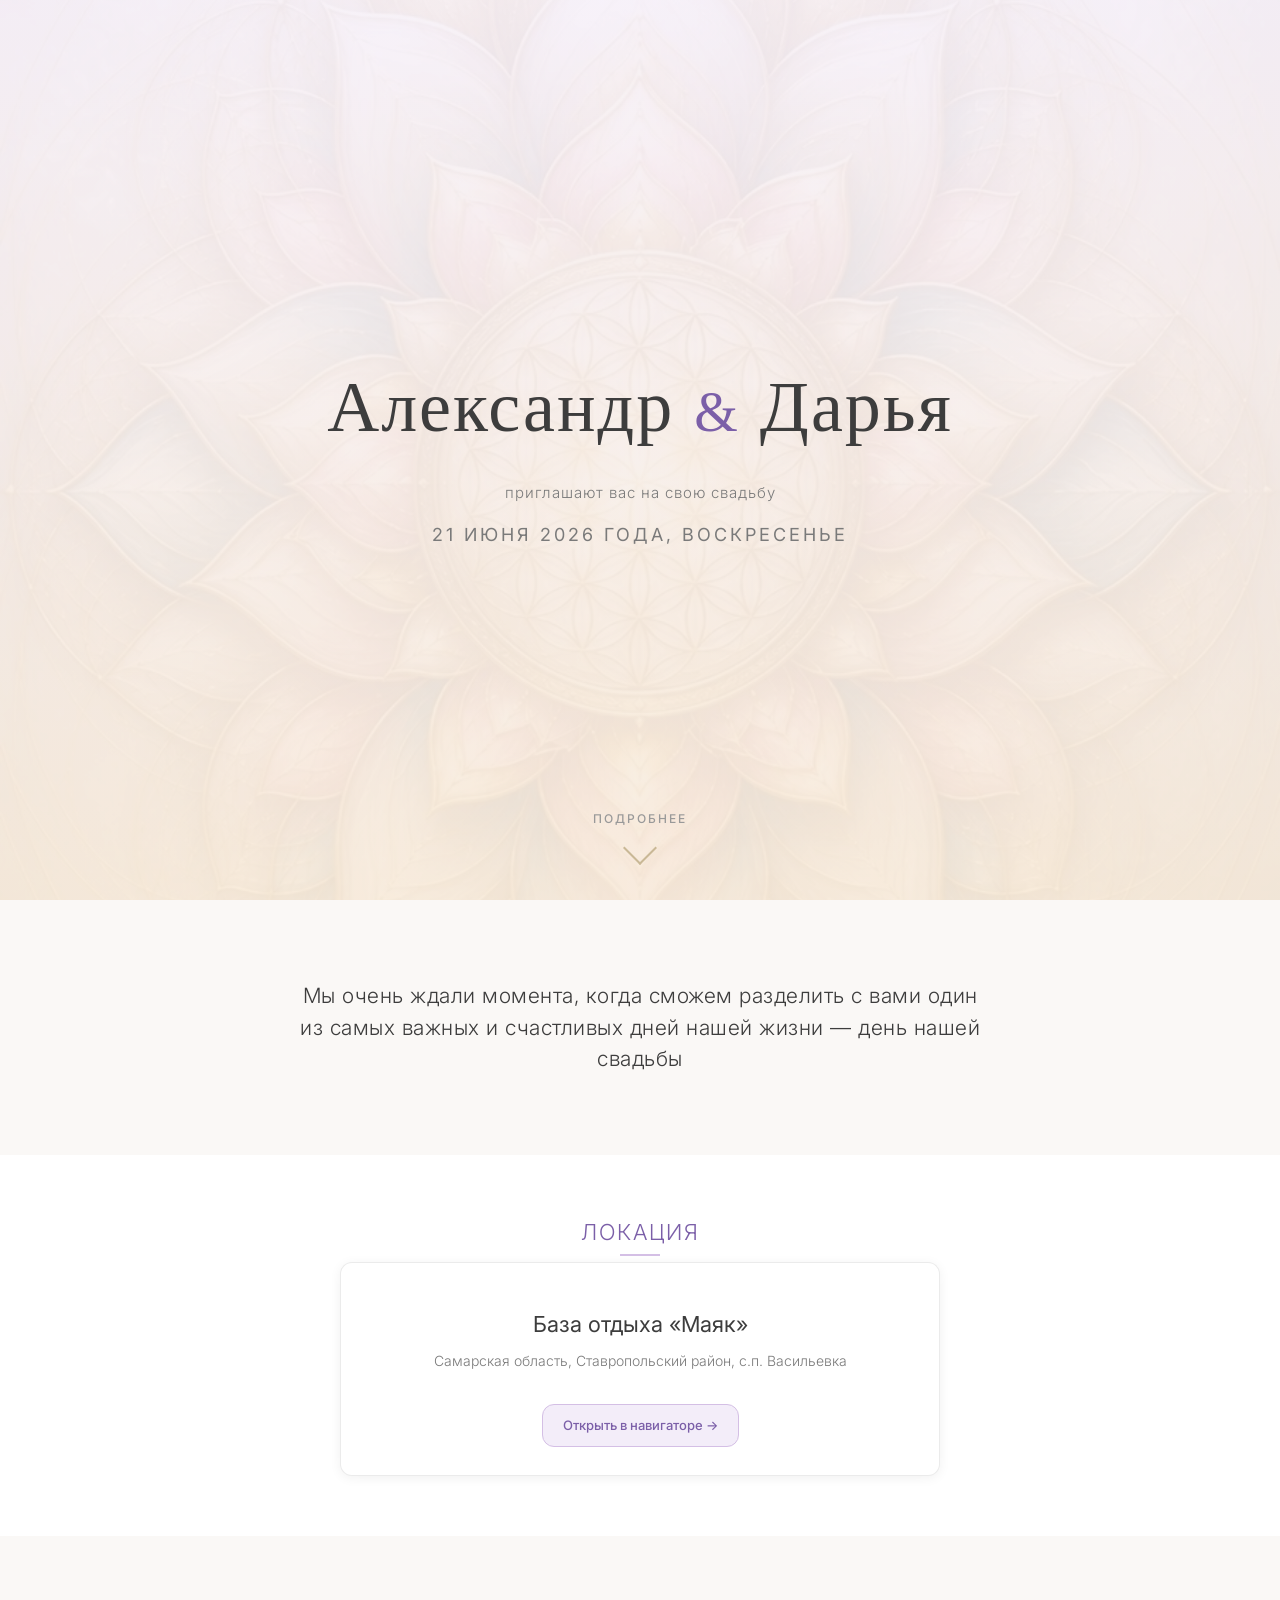
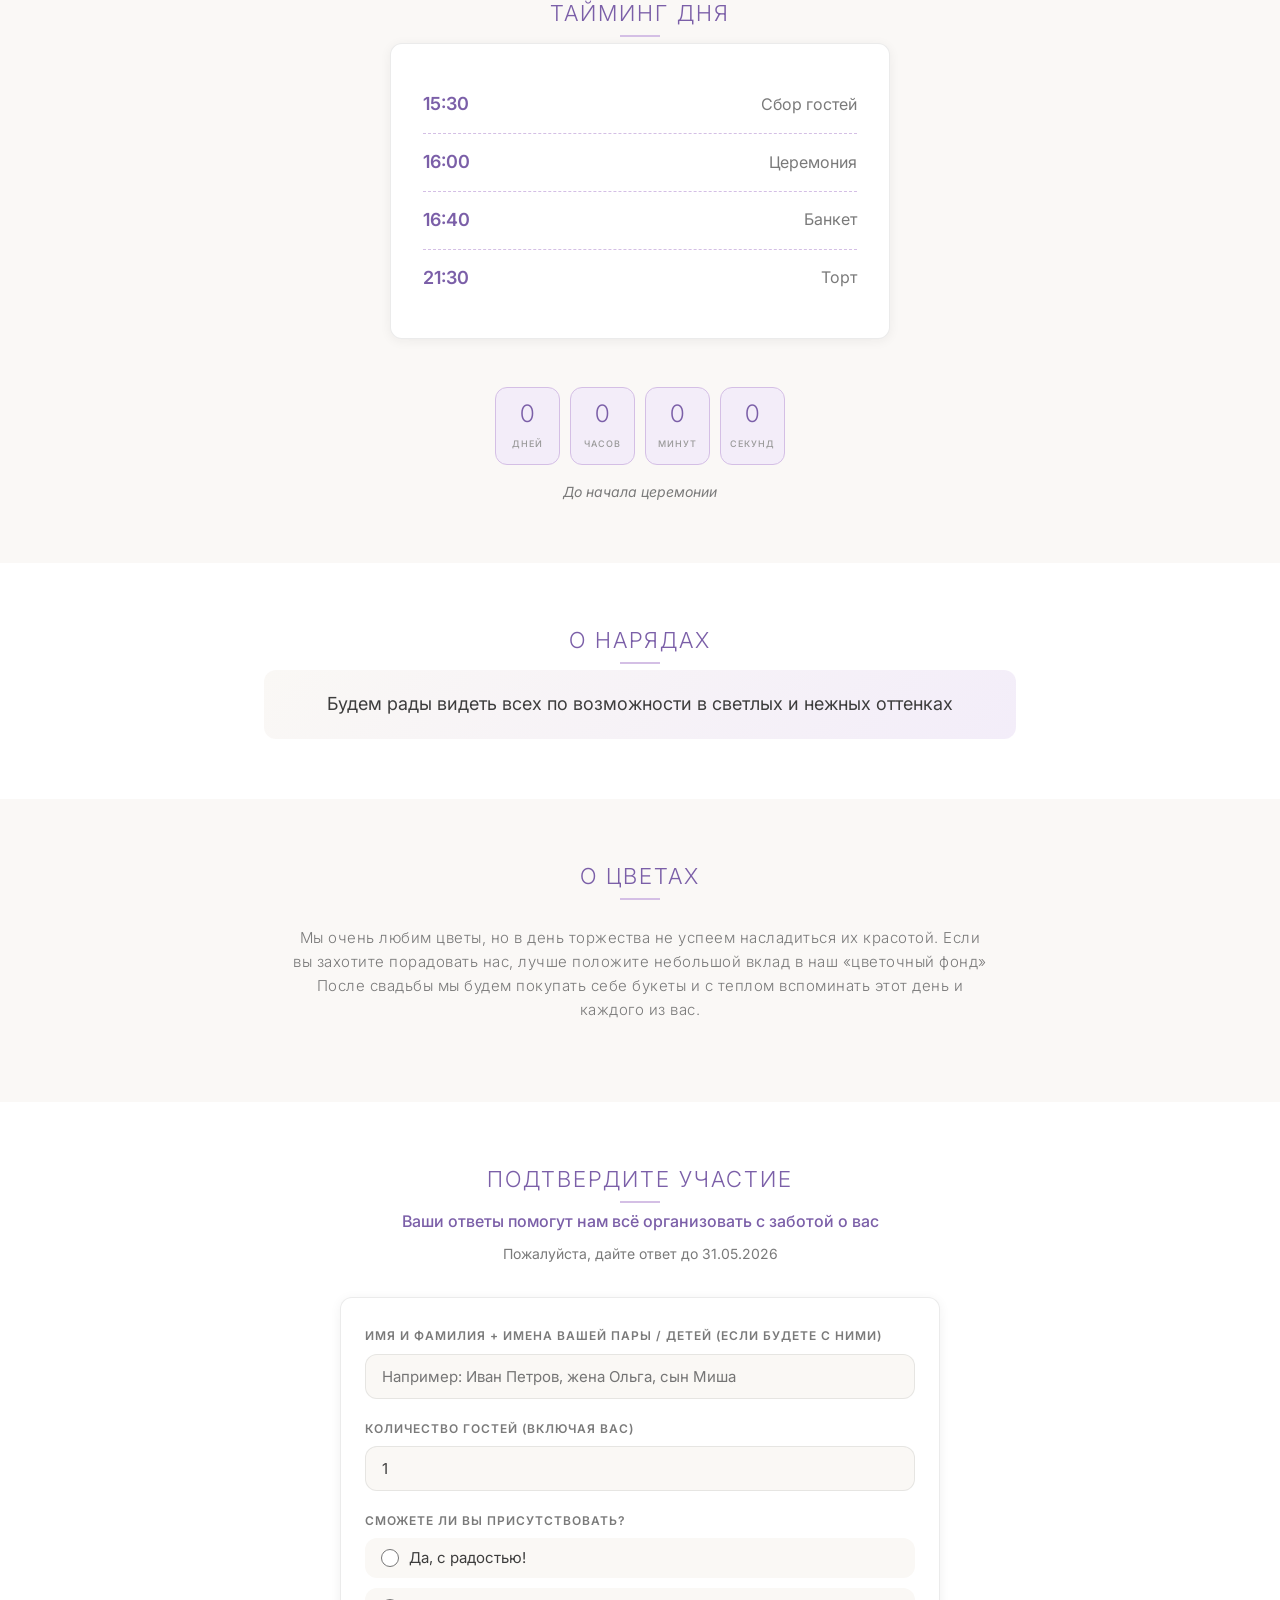
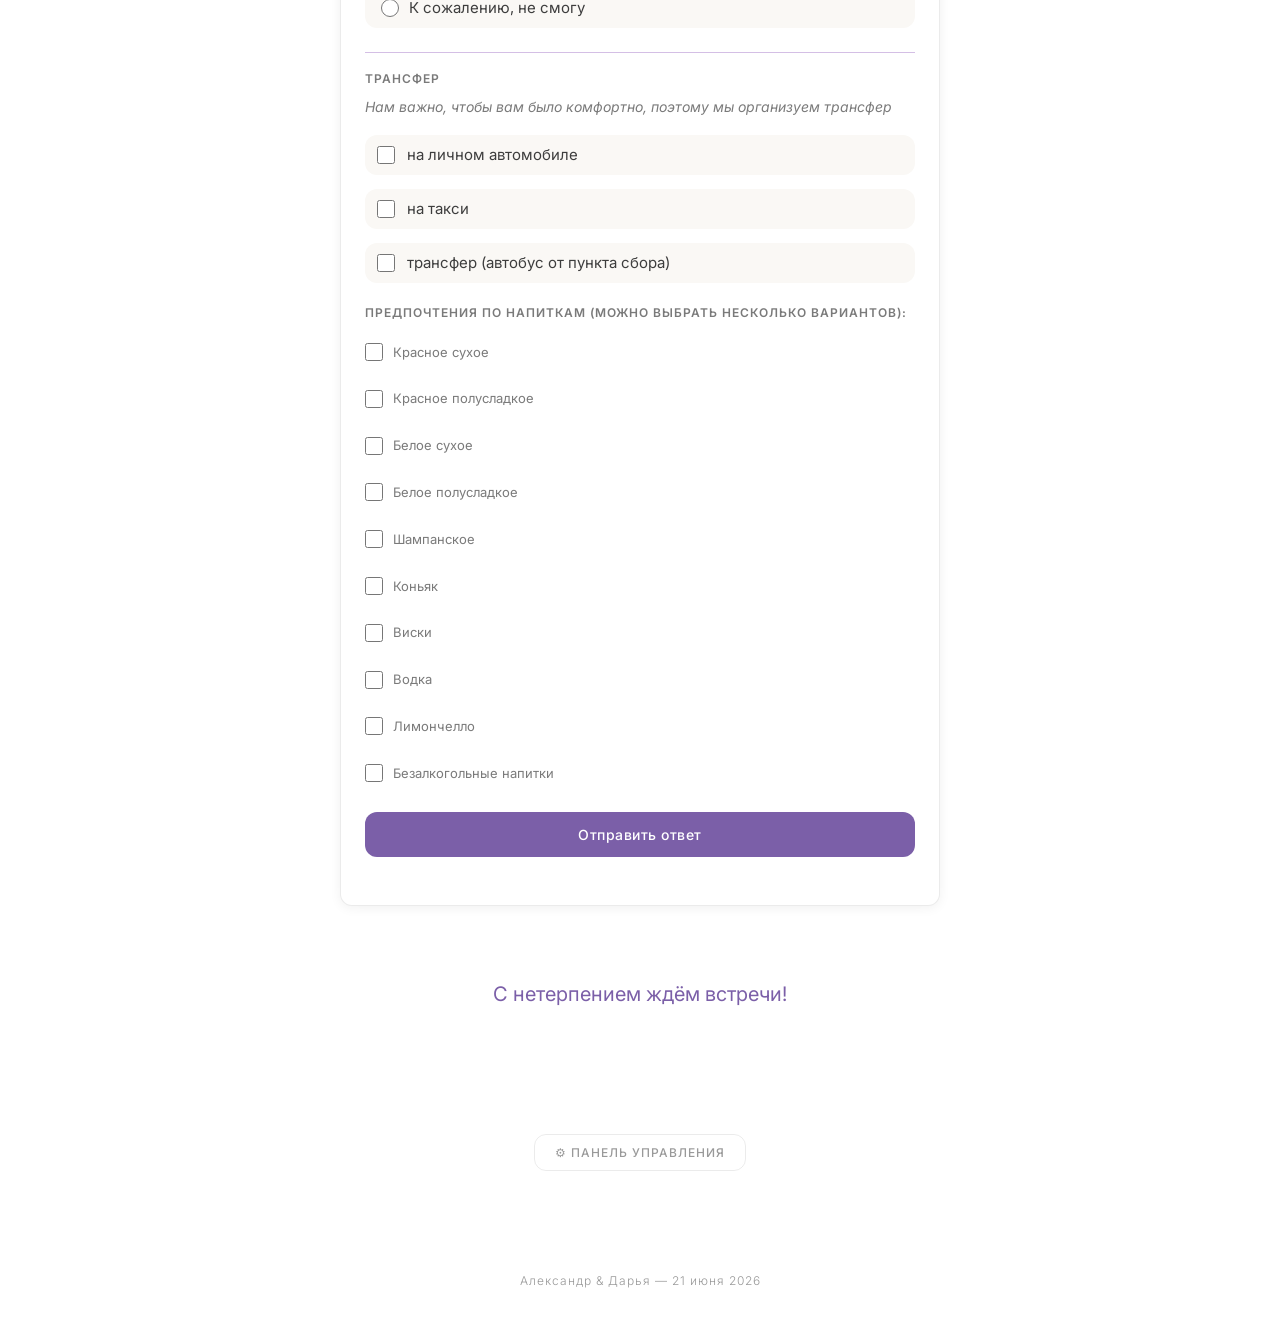
==== commit 3482f0a4: "18-21" ====
--- a/index.html
+++ b/index.html
@@ -13,7 +13,7 @@
   <section class="hero">
     <div class="hero__content">
       <h1 class="hero__names">
-        Александр<span class="hero__ampersand">&</span>Дарья
+        Александр <span class="hero__ampersand">&</span> Дарья
       </h1>
       <p class="hero__subtitle">приглашают вас на свою свадьбу</p>
       <p class="hero__date">21 июня 2026 года, воскресенье</p>
@@ -38,7 +38,7 @@
     <div class="container">
       <h2 class="section__title">Локация</h2>
       <div class="venue-card">
-        <span class="venue-card__icon">📍</span>
+        <span class="venue-card__icon"></span>
         <h3 class="venue-card__name">База отдыха «Маяк»</h3>
         <p class="venue-card__address">
           Самарская область, Ставропольский район, с.п. Васильевка
@@ -96,8 +96,9 @@
   <!-- БЛОК 6: Пожелания по одежде -->
   <section class="section section--alt">
     <div class="container">
+      <h2 class="section__title">О нарядах</h2>
       <div class="dress-code">
-        <p class="dress-code__text">Будем рады видеть всех по возможности в светлых и нежных оттенках ✨</p>
+        <p class="dress-code__text">Будем рады видеть всех по возможности в светлых и нежных оттенках</p>
       </div>
     </div>
   </section>
@@ -105,9 +106,9 @@
   <!-- БЛОК 7: О цветах -->
   <section class="section">
     <div class="container">
-      <h2 class="section__title">О цветах 🌿</h2>
+      <h2 class="section__title">О цветах </h2>
       <div class="flower-fund">
-        <p class="flower-fund__text">Мы очень любим цветы, но в день торжества не успеем насладиться их красотой. Если вы захотите порадовать нас, лучше положите небольшой вклад в наш «цветочный фонд» 💌 После свадьбы мы будем покупать себе букеты и с теплом вспоминать этот день и каждого из вас.</p>
+        <p class="flower-fund__text">Мы очень любим цветы, но в день торжества не успеем насладиться их красотой. Если вы захотите порадовать нас, лучше положите небольшой вклад в наш «цветочный фонд»  После свадьбы мы будем покупать себе букеты и с теплом вспоминать этот день и каждого из вас.</p>
       </div>
     </div>
   </section>
@@ -116,7 +117,7 @@
   <section class="section section--alt" id="rsvp">
     <div class="container">
       <h2 class="section__title">Подтвердите участие</h2>
-      <p class="rsvp-deadline">Ваши ответы помогут нам всё организовать с заботой о вас 🤍</p>
+      <p class="rsvp-deadline">Ваши ответы помогут нам всё организовать с заботой о вас </p>
       <p class="rsvp-deadline__date">Пожалуйста, дайте ответ до 31.05.2026</p>
 
       <form class="form-card" id="guest-form">
@@ -224,7 +225,7 @@
       </form>
       
       <div class="waiting-message">
-        <p>С нетерпением ждём встречи! 💛</p>
+        <p>С нетерпением ждём встречи! </p>
       </div>
     </div>
   </section>
--- a/style.css
+++ b/style.css
@@ -20,6 +20,24 @@
   --transition: all 0.3s ease;
 }
 
+/* ФОНОВОЕ ИЗОБРАЖЕНИЕ */
+body::before {
+  content: '';
+  position: fixed;
+  top: 0;
+  left: 0;
+  width: 100%;
+  height: 100%;
+  background-image: url('i.webp');
+  background-size: cover;
+  background-position: center;
+  background-repeat: no-repeat;
+  background-attachment: fixed;
+  opacity: 0.2;
+  z-index: -1;
+  pointer-events: none;
+}
+
 * {
   margin: 0;
   padding: 0;
@@ -30,67 +48,24 @@
   scroll-behavior: smooth;
 }
 
-.side-floral {
-  position: fixed;
-  top: 0;
-  width: 90px;
-  height: 100vh;
-  z-index: 999;
-  pointer-events: none;
-  overflow: hidden;
-}
-
-.side-floral--left {
-  left: 0;
-  background: linear-gradient(90deg, rgba(232, 213, 245, 0.8) 0%, rgba(243, 237, 249, 0.4) 60%, transparent 100%);
-}
-
-.side-floral--right {
-  right: 0;
-  background: linear-gradient(270deg, rgba(232, 213, 245, 0.8) 0%, rgba(243, 237, 249, 0.4) 60%, transparent 100%);
-}
-
-.side-floral::before {
-  content: '';
-  position: absolute;
-  top: 0;
-  left: 0;
-  width: 100%;
-  height: 100%;
-  background-image:
-    radial-gradient(ellipse 20px 30px at 45px 5%, rgba(123, 95, 168, 0.3) 0%, transparent 100%),
-    radial-gradient(ellipse 15px 25px at 30px 15%, rgba(212, 191, 229, 0.4) 0%, transparent 100%),
-    radial-gradient(ellipse 25px 20px at 50px 30%, rgba(232, 213, 245, 0.3) 0%, transparent 100%),
-    radial-gradient(ellipse 18px 28px at 35px 50%, rgba(123, 95, 168, 0.25) 0%, transparent 100%),
-    radial-gradient(ellipse 20px 22px at 45px 65%, rgba(212, 191, 229, 0.35) 0%, transparent 100%),
-    radial-gradient(ellipse 15px 30px at 30px 80%, rgba(232, 213, 245, 0.3) 0%, transparent 100%),
-    radial-gradient(ellipse 22px 18px at 50px 95%, rgba(123, 95, 168, 0.2) 0%, transparent 100%);
-  background-size: 90px 100%;
-  opacity: 0.7;
-}
-
+body {
+  font-family: 'Inter', -apple-system, BlinkMacSystemFont, sans-serif;
+  background-color: transparent;
+  color: var(--text-primary);
+  line-height: 1.6;
+  -webkit-font-smoothing: antialiased;
+  position: relative;
+  overflow-x: hidden;
+}
+
+/* КОНТЕЙНЕР */
 .container {
   max-width: 800px;
   margin: 0 auto;
   padding: 0 24px;
 }
 
-body {
-  font-family: 'Inter', -apple-system, BlinkMacSystemFont, sans-serif;
-  background-color: var(--cream);
-  color: var(--text-primary);
-  line-height: 1.6;
-  -webkit-font-smoothing: antialiased;
-  position: relative;
-  overflow-x: hidden;
-}
-
-.container {
-  max-width: 800px;
-  margin: 0 auto;
-  padding: 0 24px;
-}
-
+/* HERO БЛОК */
 .hero {
   min-height: 100vh;
   display: flex;
@@ -99,23 +74,42 @@
   justify-content: center;
   text-align: center;
   padding: 60px 24px;
-  background: linear-gradient(180deg, var(--lavender-soft) 0%, var(--champagne) 100%);
+  background: linear-gradient(180deg, rgba(243, 237, 249, 0.7) 0%, rgba(245, 230, 211, 0.7) 100%);
+  position: relative;
+}
+
+.hero__content {
+  flex: 1;
+  display: flex;
+  flex-direction: column;
+  justify-content: center;
+  align-items: center;
 }
 
 .hero__names {
-  font-size: 48px;
+  font-family: 'Great Vibes', cursive;
+  font-size: 72px;
+  font-weight: 400;
+  letter-spacing: 2px;
+  color: var(--text-primary);
+  margin-bottom: 16px;
+  white-space: nowrap;
+}
+
+.hero__ampersand {
+  font-family: 'Great Vibes', cursive;
+  font-size: 56px;
+  font-weight: 400;
+  color: var(--lavender-text);
+  display: inline-block;
+}
+
+.hero__subtitle {
+  font-size: 15px;
   font-weight: 300;
-  letter-spacing: 4px;
-  text-transform: uppercase;
-  color: var(--text-primary);
+  color: var(--text-secondary);
+  letter-spacing: 1px;
   margin-bottom: 16px;
-}
-
-.hero__ampersand {
-  font-size: 28px;
-  font-weight: 300;
-  color: var(--lavender-text);
-  margin: 0 12px;
 }
 
 .hero__date {
@@ -124,48 +118,24 @@
   color: var(--text-secondary);
   letter-spacing: 3px;
   text-transform: uppercase;
-  margin-bottom: 40px;
-}
-
-.hero__divider {
-  width: 60px;
-  height: 1px;
-  background-color: var(--sandy);
-  margin: 24px 0;
-}
-
-.hero__subtitle {
-  font-size: 15px;
-  font-weight: 300;
-  color: var(--text-secondary);
-  letter-spacing: 1px;
-  margin-bottom: 48px;
-}
-
-.countdown {
-  margin-bottom: 48px;
-  text-align: center;
-}
-
-.countdown__display {
-  font-size: 36px;
-  font-weight: 300;
-  color: var(--text-primary);
-  line-height: 1;
-}
-
+}
+
+/* СТРЕЛКА ПРОКРУТКИ */
 .scroll-hint {
   position: absolute;
   bottom: 40px;
+  left: 50%;
+  transform: translateX(-50%);
   display: flex;
   flex-direction: column;
   align-items: center;
   gap: 8px;
   animation: bounce 2s infinite;
+  cursor: pointer;
 }
 
 .scroll-hint__text {
-  font-size: 11px;
+  font-size: 12px;
   font-weight: 500;
   color: var(--text-light);
   text-transform: uppercase;
@@ -173,25 +143,33 @@
 }
 
 .scroll-hint__arrow {
-  width: 20px;
-  height: 20px;
-  border-right: 1.5px solid var(--sandy-dark);
-  border-bottom: 1.5px solid var(--sandy-dark);
+  width: 24px;
+  height: 24px;
+  border-right: 2px solid var(--sandy-dark);
+  border-bottom: 2px solid var(--sandy-dark);
   transform: rotate(45deg);
+  transition: transform 0.2s ease;
+}
+
+.scroll-hint:hover .scroll-hint__arrow {
+  transform: rotate(45deg) translateY(4px);
 }
 
 @keyframes bounce {
-  0%, 20%, 50%, 80%, 100% { transform: translateY(0); }
-  40% { transform: translateY(-8px); }
-  60% { transform: translateY(-4px); }
-}
-
+  0%, 20%, 50%, 80%, 100% { transform: translateY(0) translateX(-50%); }
+  40% { transform: translateY(-10px) translateX(-50%); }
+  60% { transform: translateY(-5px) translateX(-50%); }
+}
+
+/* СЕКЦИИ */
 .section {
   padding: 80px 0;
+  background-color: rgba(250, 248, 245, 0.88);
+  position: relative;
 }
 
 .section--alt {
-  background-color: var(--white);
+  background-color: rgba(255, 255, 255, 0.88);
 }
 
 .section__title {
@@ -204,6 +182,7 @@
   margin-bottom: 12px;
   position: relative;
   display: inline-block;
+  width: 100%;
 }
 
 .section__title::after {
@@ -217,70 +196,23 @@
   background-color: var(--lavender-border);
 }
 
-.section__subtitle {
-  font-size: 14px;
-  text-align: center;
-  color: var(--text-light);
-  margin-bottom: 48px;
-  margin-top: 18px;
-}
-
-.story {
-  max-width: 600px;
+/* БЛОК 2 - ТЕКСТ ПРИГЛАШЕНИЯ */
+.invitation-text {
+  max-width: 700px;
   margin: 0 auto;
-}
-
-.story__timeline {
-  position: relative;
-  padding-left: 32px;
-}
-
-.story__timeline::before {
-  content: '';
-  position: absolute;
-  left: 7px;
-  top: 0;
-  bottom: 0;
-  width: 1px;
-  background-color: var(--sandy);
-}
-
-.story__item {
-  position: relative;
-  margin-bottom: 36px;
-}
-
-.story__item:last-child {
-  margin-bottom: 0;
-}
-
-.story__dot {
-  position: absolute;
-  left: -32px;
-  top: 4px;
-  width: 15px;
-  height: 15px;
-  border-radius: 50%;
-  background-color: var(--champagne);
-  border: 2px solid var(--sandy-dark);
-}
-
-.story__year {
-  font-size: 13px;
-  font-weight: 600;
-  color: var(--sandy-dark);
-  text-transform: uppercase;
-  letter-spacing: 1px;
-  margin-bottom: 4px;
-}
-
-.story__text {
-  font-size: 15px;
-  color: var(--text-secondary);
+  text-align: center;
+}
+
+.invitation-text__content {
+  font-size: 20px;
   font-weight: 300;
-  line-height: 1.7;
-}
-
+  line-height: 1.6;
+  color: var(--text-primary);
+  font-style: italic;
+  padding: 20px 0;
+}
+
+/* БЛОК 3 - ЛОКАЦИЯ */
 .venue-card {
   background: var(--white);
   border: var(--border);
@@ -313,32 +245,151 @@
   line-height: 1.6;
 }
 
-.venue-card__details {
-  display: flex;
+.venue-card__link {
+  display: inline-block;
+  margin-top: 8px;
+  padding: 10px 20px;
+  font-size: 13px;
+  font-weight: 500;
+  color: var(--lavender-text);
+  background: var(--lavender-soft);
+  border: 1px solid var(--lavender-border);
+  border-radius: var(--radius);
+  text-decoration: none;
+  transition: var(--transition);
+}
+
+.venue-card__link:hover {
+  background: var(--lavender-border);
+  color: var(--white);
+}
+
+/* БЛОК 5 - ТАЙМИНГ ДНЯ */
+.timeline-card {
+  max-width: 500px;
+  margin: 0 auto;
+  background: var(--white);
+  border: var(--border);
+  border-radius: var(--radius);
+  box-shadow: var(--shadow);
+  padding: 32px;
+}
+
+.timeline-item {
+  display: flex;
+  justify-content: space-between;
+  align-items: center;
+  padding: 14px 0;
+  border-bottom: 1px dashed var(--lavender-border);
+}
+
+.timeline-item:last-child {
+  border-bottom: none;
+}
+
+.timeline-item__time {
+  font-size: 18px;
+  font-weight: 600;
+  color: var(--lavender-text);
+}
+
+.timeline-item__event {
+  font-size: 16px;
+  color: var(--text-secondary);
+}
+
+/* ТАЙМЕР */
+.countdown--event {
+  display: flex;
+  gap: 16px;
+  margin: 48px auto 16px;
   justify-content: center;
-  gap: 40px;
-  margin-top: 24px;
-}
-
-.venue-card__detail {
+  align-items: center;
+  text-align: center;
+  flex-wrap: wrap;
+}
+
+.countdown--event .countdown__item {
   display: flex;
   flex-direction: column;
   align-items: center;
-}
-
-.venue-card__detail-label {
+  justify-content: center;
+  min-width: 75px;
+  background: var(--lavender-soft);
+  padding: 16px 12px;
+  border-radius: var(--radius);
+  border: 1px solid var(--lavender-border);
+}
+
+.countdown--event .countdown__number {
+  font-size: 32px;
+  font-weight: 300;
+  color: var(--lavender-text);
+  line-height: 1.2;
+}
+
+.countdown--event .countdown__label {
   font-size: 11px;
-  font-weight: 600;
+  font-weight: 500;
   color: var(--text-light);
   text-transform: uppercase;
-  letter-spacing: 1.5px;
-  margin-bottom: 4px;
-}
-
-.venue-card__detail-value {
+  letter-spacing: 1px;
+  margin-top: 8px;
+}
+
+.timer-label {
+  text-align: center;
+  font-size: 14px;
+  color: var(--text-secondary);
+  margin-top: 8px;
+  font-style: italic;
+}
+
+/* БЛОК 6 - ДРЕСС-КОД */
+.dress-code {
+  text-align: center;
+  padding: 20px;
+  background: linear-gradient(135deg, var(--cream) 0%, var(--lavender-soft) 100%);
+  border-radius: var(--radius);
+}
+
+.dress-code__text {
+  font-size: 18px;
+  font-weight: 400;
+  color: var(--text-primary);
+}
+
+/* Блок 7 - Цветочный фонд (без подложки) */
+.flower-fund {
+  max-width: 700px;
+  margin: 0 auto;
+  padding: 20px 0;
+  text-align: center;
+}
+
+.flower-fund__text {
+  font-family: 'Inter', sans-serif;
   font-size: 15px;
-  color: var(--text-primary);
-  font-weight: 400;
+  font-weight: 300;
+  color: var(--text-secondary);
+  letter-spacing: 0.5px;
+  line-height: 1.6;
+}
+
+/* БЛОК 8 - ФОРМА RSVP */
+.rsvp-deadline {
+  text-align: center;
+  font-size: 16px;
+  font-weight: 500;
+  color: var(--lavender-text);
+  margin-bottom: 8px;
+}
+
+.rsvp-deadline__date {
+  text-align: center;
+  font-size: 14px;
+  color: var(--text-secondary);
+  margin-bottom: 32px;
 }
 
 .form-card {
@@ -388,19 +439,84 @@
   box-shadow: 0 0 0 3px rgba(201, 184, 150, 0.2);
 }
 
-.form-input::placeholder {
-  color: var(--text-light);
-}
-
-textarea.form-input {
-  min-height: 100px;
-  resize: vertical;
-}
-
-.drink-preferences {
-  margin-top: 8px;
-}
-
+.radio-group {
+  display: flex;
+  gap: 24px;
+  flex-wrap: wrap;
+}
+
+.radio-label {
+  display: flex;
+  align-items: center;
+  cursor: pointer;
+  padding: 8px 16px;
+  background: var(--cream);
+  border-radius: var(--radius);
+  transition: var(--transition);
+}
+
+.radio-label:hover {
+  background: var(--lavender-soft);
+}
+
+.radio-label input[type="radio"] {
+  width: 18px;
+  height: 18px;
+  margin-right: 10px;
+  cursor: pointer;
+  accent-color: var(--lavender-text);
+}
+
+.radio-label__text {
+  font-size: 15px;
+  color: var(--text-primary);
+}
+
+/* Трансфер в форме */
+.transfer-section {
+  margin-top: 24px;
+  padding-top: 16px;
+  border-top: 1px solid var(--lavender-border);
+}
+
+.transfer-section__text {
+  font-size: 14px;
+  color: var(--text-secondary);
+  margin-bottom: 16px;
+  font-style: italic;
+}
+
+.checkbox-group {
+  display: flex;
+  flex-direction: column;
+  gap: 14px;
+}
+
+.checkbox-label {
+  display: flex;
+  align-items: center;
+  cursor: pointer;
+  font-size: 15px;
+  color: var(--text-primary);
+  padding: 8px 12px;
+  background: var(--cream);
+  border-radius: var(--radius);
+  transition: var(--transition);
+}
+
+.checkbox-label:hover {
+  background: var(--lavender-soft);
+}
+
+.checkbox-label input[type="checkbox"] {
+  width: 18px;
+  height: 18px;
+  margin-right: 12px;
+  cursor: pointer;
+  accent-color: var(--lavender-text);
+}
+
+/* Напитки */
 .drink-preferences__label {
   font-size: 12px;
   font-weight: 600;
@@ -410,45 +526,39 @@
   margin-bottom: 12px;
 }
 
-.drink-options {
-  display: flex;
-  flex-wrap: wrap;
+.drink-options--checkbox {
+  display: grid;
+  grid-template-columns: repeat(auto-fill, minmax(160px, 1fr));
   gap: 10px;
 }
 
 .drink-option {
-  position: relative;
-}
-
-.drink-option input[type="radio"] {
-  position: absolute;
-  opacity: 0;
-  pointer-events: none;
-}
-
-.drink-option__label {
+  display: flex;
+  align-items: center;
+  cursor: pointer;
+}
+
+.drink-option input[type="checkbox"] {
+  width: 18px;
+  height: 18px;
+  margin-right: 10px;
+  cursor: pointer;
+  accent-color: var(--lavender-text);
+}
+
+.drink-option .drink-option__label {
   display: inline-block;
-  padding: 8px 18px;
+  padding: 8px 0;
   font-size: 13px;
   font-weight: 400;
   color: var(--text-secondary);
-  background: var(--cream);
-  border: var(--border);
-  border-radius: var(--radius);
-  cursor: pointer;
-  transition: var(--transition);
-  user-select: none;
-}
-
-.drink-option input[type="radio"]:checked + .drink-option__label {
-  background: var(--lavender-soft);
-  border-color: var(--lavender-border);
+  background: transparent;
+  border: none;
+  cursor: pointer;
+}
+
+.drink-option:hover .drink-option__label {
   color: var(--lavender-text);
-  font-weight: 500;
-}
-
-.drink-option__label:hover {
-  border-color: var(--sandy);
 }
 
 .btn {
@@ -474,10 +584,6 @@
   box-shadow: var(--shadow-hover);
 }
 
-.btn:active {
-  transform: scale(0.98);
-}
-
 .form-message {
   margin-top: 16px;
   padding: 12px 16px;
@@ -489,18 +595,44 @@
 
 .form-message--success {
   display: block;
-  background: #F0F9F0;
-  color: #2D7A2D;
+  background: #E8F5E9;
+  color: #2E7D32;
   border: 1px solid #C8E6C8;
 }
 
 .form-message--error {
   display: block;
-  background: #FFF0F0;
-  color: #C0392B;
-  border: 1px solid #F5C6C6;
-}
-
+  background: #FFEBEE;
+  color: #C62828;
+  border: 1px solid #FFCDD2;
+}
+
+.waiting-message {
+  text-align: center;
+  margin-top: 48px;
+  padding: 24px;
+  font-size: 20px;
+  font-weight: 400;
+  color: var(--lavender-text);
+}
+
+/* ПОЛЕ ПОЖЕЛАНИЙ */
+#wishes-group {
+  animation: fadeIn 0.3s ease;
+}
+
+@keyframes fadeIn {
+  from {
+    opacity: 0;
+    transform: translateY(-10px);
+  }
+  to {
+    opacity: 1;
+    transform: translateY(0);
+  }
+}
+
+/* АДМИН-ПАНЕЛЬ */
 .admin-link {
   text-align: center;
   padding: 40px 0 60px;
@@ -548,7 +680,8 @@
 }
 
 .admin-panel {
-  max-width: 900px;
+  max-width: 1400px;
+  width: 95%;
   margin: 0 auto;
 }
 
@@ -584,11 +717,6 @@
   transition: var(--transition);
 }
 
-.admin-panel__close:hover {
-  color: var(--text-primary);
-  background: var(--cream);
-}
-
 .admin-login {
   max-width: 400px;
   margin: 100px auto;
@@ -608,21 +736,51 @@
   margin-bottom: 24px;
 }
 
-.admin-login .form-group {
-  text-align: left;
+.admin-stats {
+  display: flex;
+  gap: 20px;
+  margin-bottom: 30px;
+  flex-wrap: wrap;
+}
+
+.stat-card {
+  flex: 1;
+  min-width: 150px;
+  background: var(--lavender-soft);
+  border: 1px solid var(--lavender-border);
+  border-radius: var(--radius);
+  padding: 24px 20px;
+  text-align: center;
+}
+
+.stat-card__number {
+  font-size: 32px;
+  font-weight: 300;
+  color: var(--lavender-text);
+  line-height: 1;
+}
+
+.stat-card__label {
+  font-size: 12px;
+  font-weight: 600;
+  color: var(--text-light);
+  text-transform: uppercase;
+  letter-spacing: 1.5px;
+  margin-top: 10px;
 }
 
 .admin-controls {
   display: flex;
-  gap: 12px;
-  margin-bottom: 24px;
+  gap: 15px;
+  margin-bottom: 30px;
   flex-wrap: wrap;
+  align-items: center;
 }
 
 .admin-controls__search {
-  flex: 1;
-  min-width: 200px;
-  padding: 10px 16px;
+  flex: 2;
+  min-width: 250px;
+  padding: 12px 18px;
   font-size: 14px;
   font-family: 'Inter', sans-serif;
   color: var(--text-primary);
@@ -630,16 +788,11 @@
   border: var(--border);
   border-radius: var(--radius);
   outline: none;
-  transition: var(--transition);
-}
-
-.admin-controls__search:focus {
-  border-color: var(--sandy-dark);
 }
 
 .admin-btn {
-  padding: 10px 20px;
-  font-size: 12px;
+  padding: 12px 24px;
+  font-size: 13px;
   font-family: 'Inter', sans-serif;
   font-weight: 500;
   color: var(--white);
@@ -648,65 +801,21 @@
   border-radius: var(--radius);
   cursor: pointer;
   transition: var(--transition);
-  letter-spacing: 0.5px;
   text-transform: uppercase;
-  white-space: nowrap;
-}
-
-.admin-btn:hover {
-  background: #6B46C1;
 }
 
 .admin-btn--danger {
-  background: #C0392B;
+  background: #C62828;
 }
 
 .admin-btn--danger:hover {
-  background: #A93226;
+  background: #B71C1C;
 }
 
 .admin-btn--secondary {
   background: transparent;
   color: var(--text-secondary);
   border: var(--border);
-}
-
-.admin-btn--secondary:hover {
-  background: var(--cream);
-  color: var(--text-primary);
-}
-
-.admin-stats {
-  display: flex;
-  gap: 16px;
-  margin-bottom: 24px;
-  flex-wrap: wrap;
-}
-
-.stat-card {
-  flex:1;
-  min-width: 120px;
-  background: var(--lavender-soft);
-  border: 1px solid var(--lavender-border);
-  border-radius: var(--radius);
-  padding: 20px;
-  text-align: center;
-}
-
-.stat-card__number {
-  font-size: 28px;
-  font-weight: 300;
-  color: var(--text-primary);
-  line-height: 1;
-}
-
-.stat-card__label {
-  font-size: 11px;
-  font-weight: 600;
-  color: var(--text-light);
-  text-transform: uppercase;
-  letter-spacing: 1.5px;
-  margin-top: 8px;
 }
 
 .guest-table-wrapper {
@@ -714,12 +823,14 @@
   border: var(--border);
   border-radius: var(--radius);
   box-shadow: var(--shadow);
+  background: var(--white);
 }
 
 .guest-table {
   width: 100%;
   border-collapse: collapse;
   font-size: 14px;
+  min-width: 1000px;
 }
 
 .guest-table thead {
@@ -729,13 +840,14 @@
 .guest-table th {
   padding: 14px 16px;
   text-align: left;
-  font-size: 11px;
+  font-size: 12px;
   font-weight: 600;
   color: var(--text-light);
   text-transform: uppercase;
-  letter-spacing: 1px;
   border-bottom: var(--border);
-  white-space: nowrap;
+  background: var(--lavender-soft);
+  position: sticky;
+  top: 0;
 }
 
 .guest-table td {
@@ -745,48 +857,36 @@
   vertical-align: top;
 }
 
-.guest-table tbody tr:hover {
-  background: rgba(245, 230, 211, 0.3);
-}
-
-.guest-table tbody tr:last-child td {
-  border-bottom: none;
+.guest-table__attendance--yes {
+  display: inline-block;
+  padding: 4px 10px;
+  font-size: 11px;
+  font-weight: 500;
+  border-radius: 20px;
+  background: #E8F5E9;
+  color: #2E7D32;
+}
+
+.guest-table__attendance--no {
+  display: inline-block;
+  padding: 4px 10px;
+  font-size: 11px;
+  font-weight: 500;
+  border-radius: 20px;
+  background: #FFEBEE;
+  color: #C62828;
 }
 
 .guest-table__delete {
   padding: 6px 12px;
-  font-size: 11px;
+  font-size: 12px;
   font-family: 'Inter', sans-serif;
   font-weight: 500;
-  color: #C0392B;
+  color: #C62828;
   background: transparent;
-  border: 1px solid #F5C6C6;
-  border-radius: var(--radius);
-  cursor: pointer;
-  transition: var(--transition);
-}
-
-.guest-table__delete:hover {
-  background: #FFF0F0;
-}
-
-.guest-table__wishes {
-  max-width: 200px;
-  font-size: 13px;
-  color: var(--text-secondary);
-  font-weight: 300;
-  line-height: 1.5;
-}
-
-.guest-table__drink {
-  display: inline-block;
-  padding: 4px 10px;
-  font-size: 12px;
-  color: var(--lavender-text);
-  background: var(--lavender-soft);
-  border: 1px solid var(--lavender-border);
-  border-radius: 8px;
-  white-space: nowrap;
+  border: 1px solid #FFCDD2;
+  border-radius: var(--radius);
+  cursor: pointer;
 }
 
 .empty-state {
@@ -794,7 +894,6 @@
   padding: 60px 20px;
   color: var(--text-light);
   font-size: 14px;
-  font-weight: 300;
 }
 
 .footer {
@@ -806,103 +905,141 @@
   letter-spacing: 1px;
 }
 
+/* АДАПТИВ */
 @media (max-width: 768px) {
   .hero__names {
-    font-size: 32px;
-    letter-spacing: 2px;
-  }
-
+    font-size: 48px;
+    white-space: normal;
+  }
+  
   .hero__ampersand {
-    font-size: 20px;
-  }
-
-  .hero__date {
-    font-size: 15px;
-  }
-
-  .countdown__display {
+    font-size: 38px;
+  }
+}
+
+@media (max-width: 480px) {
+  .hero__names {
+    font-size: 36px;
+  }
+  
+  .hero__ampersand {
     font-size: 28px;
   }
-
+}
+  
   .section {
     padding: 60px 0;
   }
-
+  
   .section__title {
     font-size: 22px;
   }
-
-  .form-card,
-  .venue-card {
+  
+  .form-card, .venue-card {
     padding: 28px 24px;
   }
-
-  .venue-card__details {
+  
+  .countdown--event {
+    gap: 10px;
+  }
+  
+  .countdown--event .countdown__item {
+    min-width: 65px;
+    padding: 12px 8px;
+  }
+  
+  .countdown--event .countdown__number {
+    font-size: 24px;
+  }
+  
+  .countdown--event .countdown__label {
+    font-size: 9px;
+  }
+  
+  .radio-group {
     flex-direction: column;
-    gap: 20px;
-  }
-
-  .admin-login {
-    margin: 60px auto;
-    padding: 28px 24px;
-  }
-
+    gap: 10px;
+  }
+  
+  .drink-options--checkbox {
+    grid-template-columns: 1fr;
+  }
+  
+  .admin-stats {
+    flex-direction: column;
+  }
+  
   .admin-controls {
     flex-direction: column;
   }
-
-  .admin-stats {
-    flex-direction: column;
-  }
-
-  .guest-table {
-    font-size: 13px;
-  }
-
-  .guest-table th,
-  .guest-table td {
-    padding: 10px 12px;
-  }
-
-  .guest-table__wishes {
-    max-width: 140px;
+  
+  .admin-controls__search {
+    width: 100%;
+  }
+  
+  .admin-btn {
+    width: 100%;
+    text-align: center;
   }
 }
 
 @media (max-width: 480px) {
   .hero__names {
-    font-size: 26px;
-  }
-
-  .countdown__display {
-    font-size: 24px;
-  }
-
-  .drink-options {
-    flex-direction: column;
-  }
-
-  .drink-option {
-    width: 100%;
-  }
-
-  .drink-option__label {
-    display: block;
-    text-align: center;
-  }
-}
-
-[contenteditable="true"] {
-  outline: none;
-  border-bottom: 1px dashed var(--lavender-border);
-  transition: border-color 0.2s ease;
-}
-
-[contenteditable="true"]:hover {
-  border-bottom-color: var(--lavender-text);
-}
-
-[contenteditable="true"]:focus {
-  border-bottom-color: var(--lavender-text);
-  background: rgba(123, 95, 168, 0.05);
-}
+    font-size: 36px;
+  }
+  
+  .hero__ampersand {
+    font-size: 32px;
+  }
+  
+  .hero__date {
+    font-size: 14px;
+  }
+  
+  .timeline-card {
+    padding: 20px;
+  }
+  
+  .timeline-item__time {
+    font-size: 16px;
+  }
+  
+  .timeline-item__event {
+    font-size: 14px;
+  }
+  
+  .countdown--event {
+    gap: 8px;
+  }
+  
+  .countdown--event .countdown__item {
+    min-width: 55px;
+    padding: 10px 6px;
+  }
+  
+  .countdown--event .countdown__number {
+    font-size: 18px;
+  }
+  
+  .countdown--event .countdown__label {
+    font-size: 8px;
+  }
+  
+  .waiting-message {
+    font-size: 16px;
+  }
+}
+
+/* Блок 2 - Текст приглашения */
+.invitation-text__content {
+  font-family: 'Inter', sans-serif;
+  font-size: 21px;
+  font-weight: 300;
+  font-style: normal;
+  color: var(--text-primary);
+  letter-spacing: 0.5px;
+  text-align: center;
+  line-height: 1.5;
+  max-width: 700px;
+  margin: 0 auto;
+}
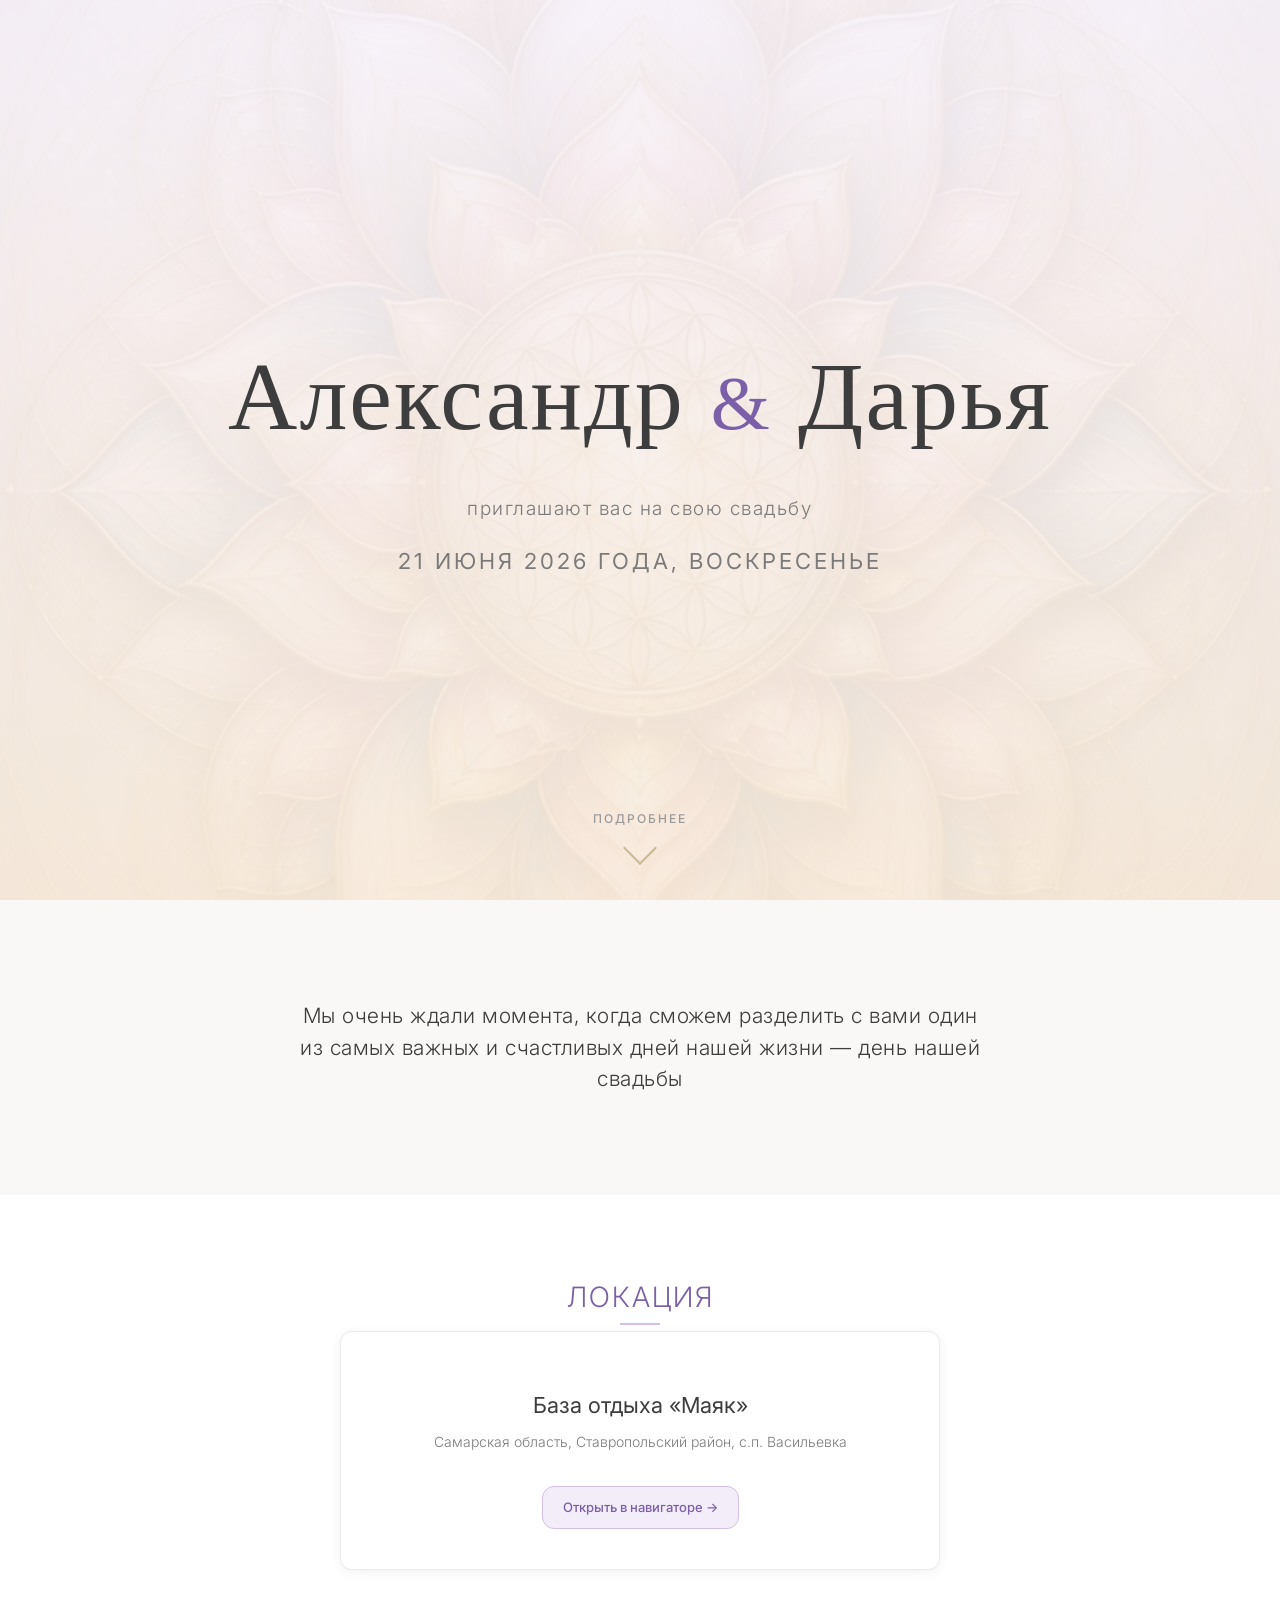
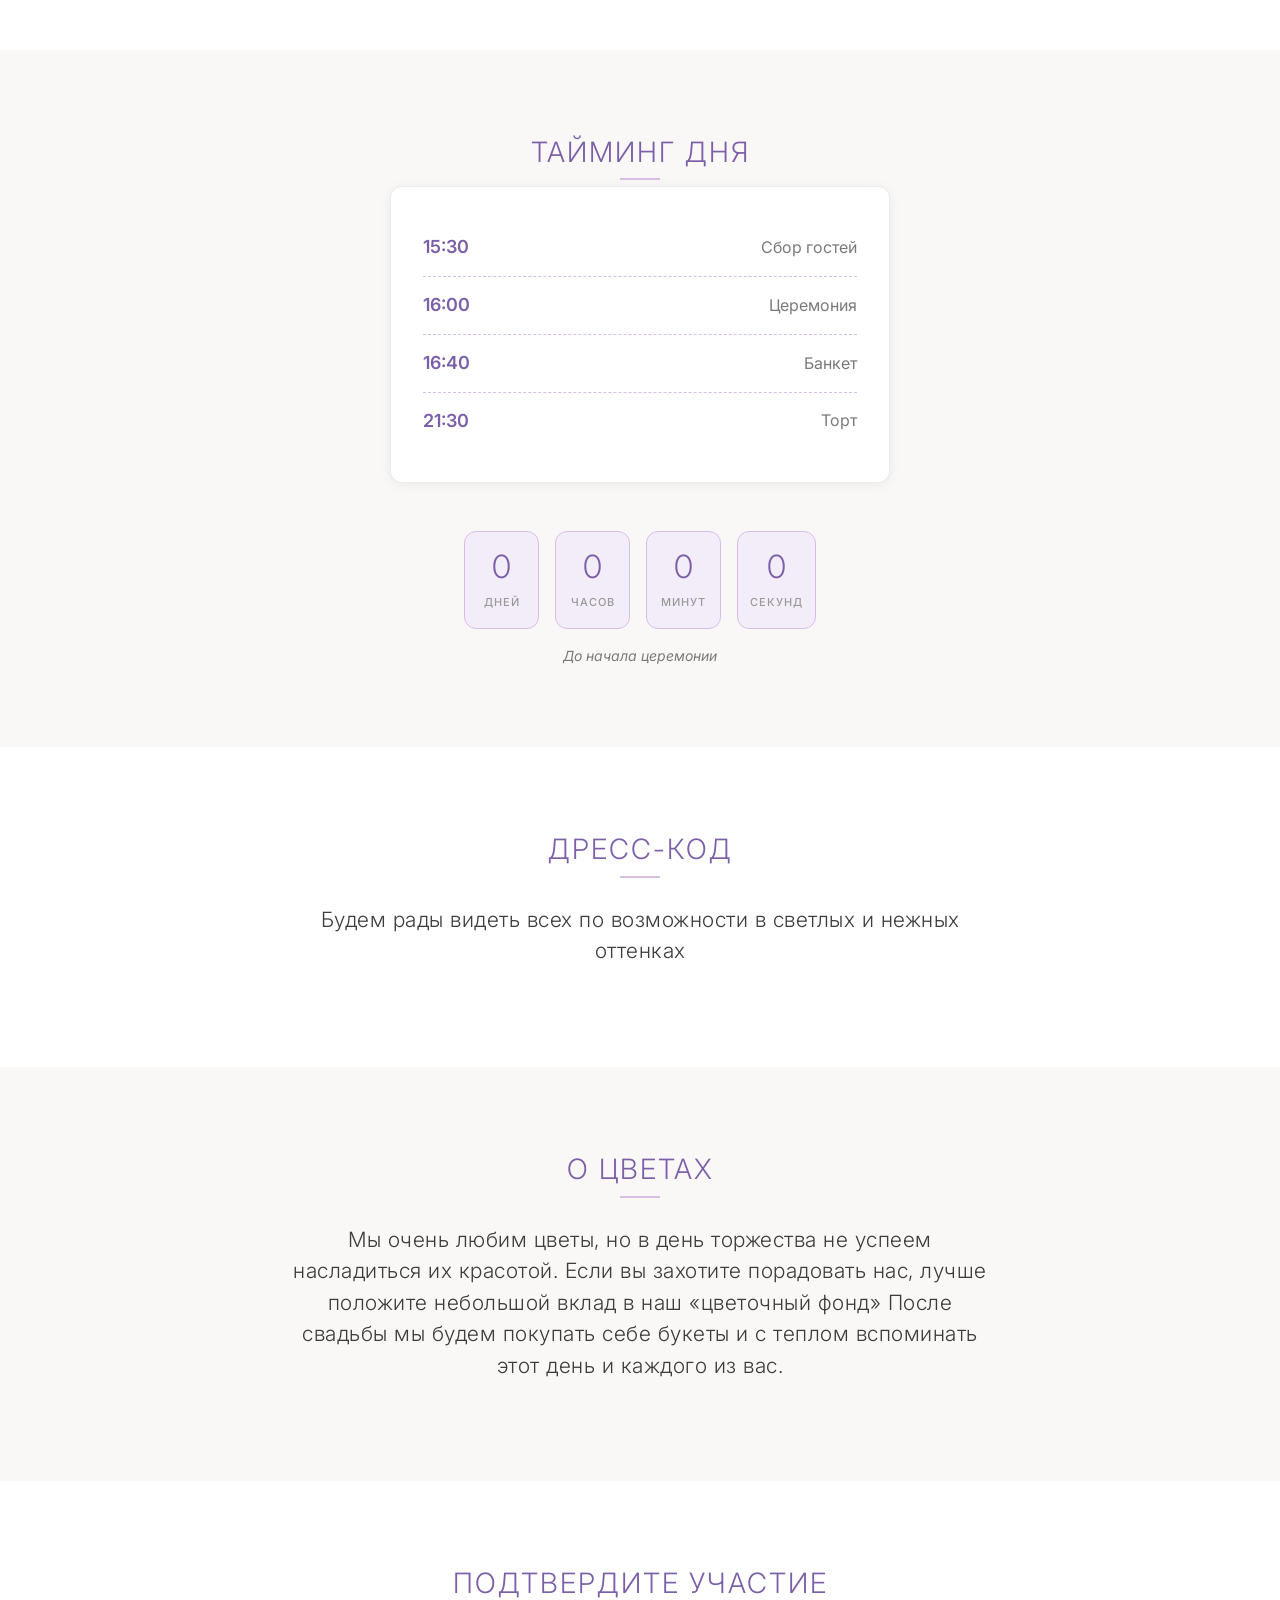
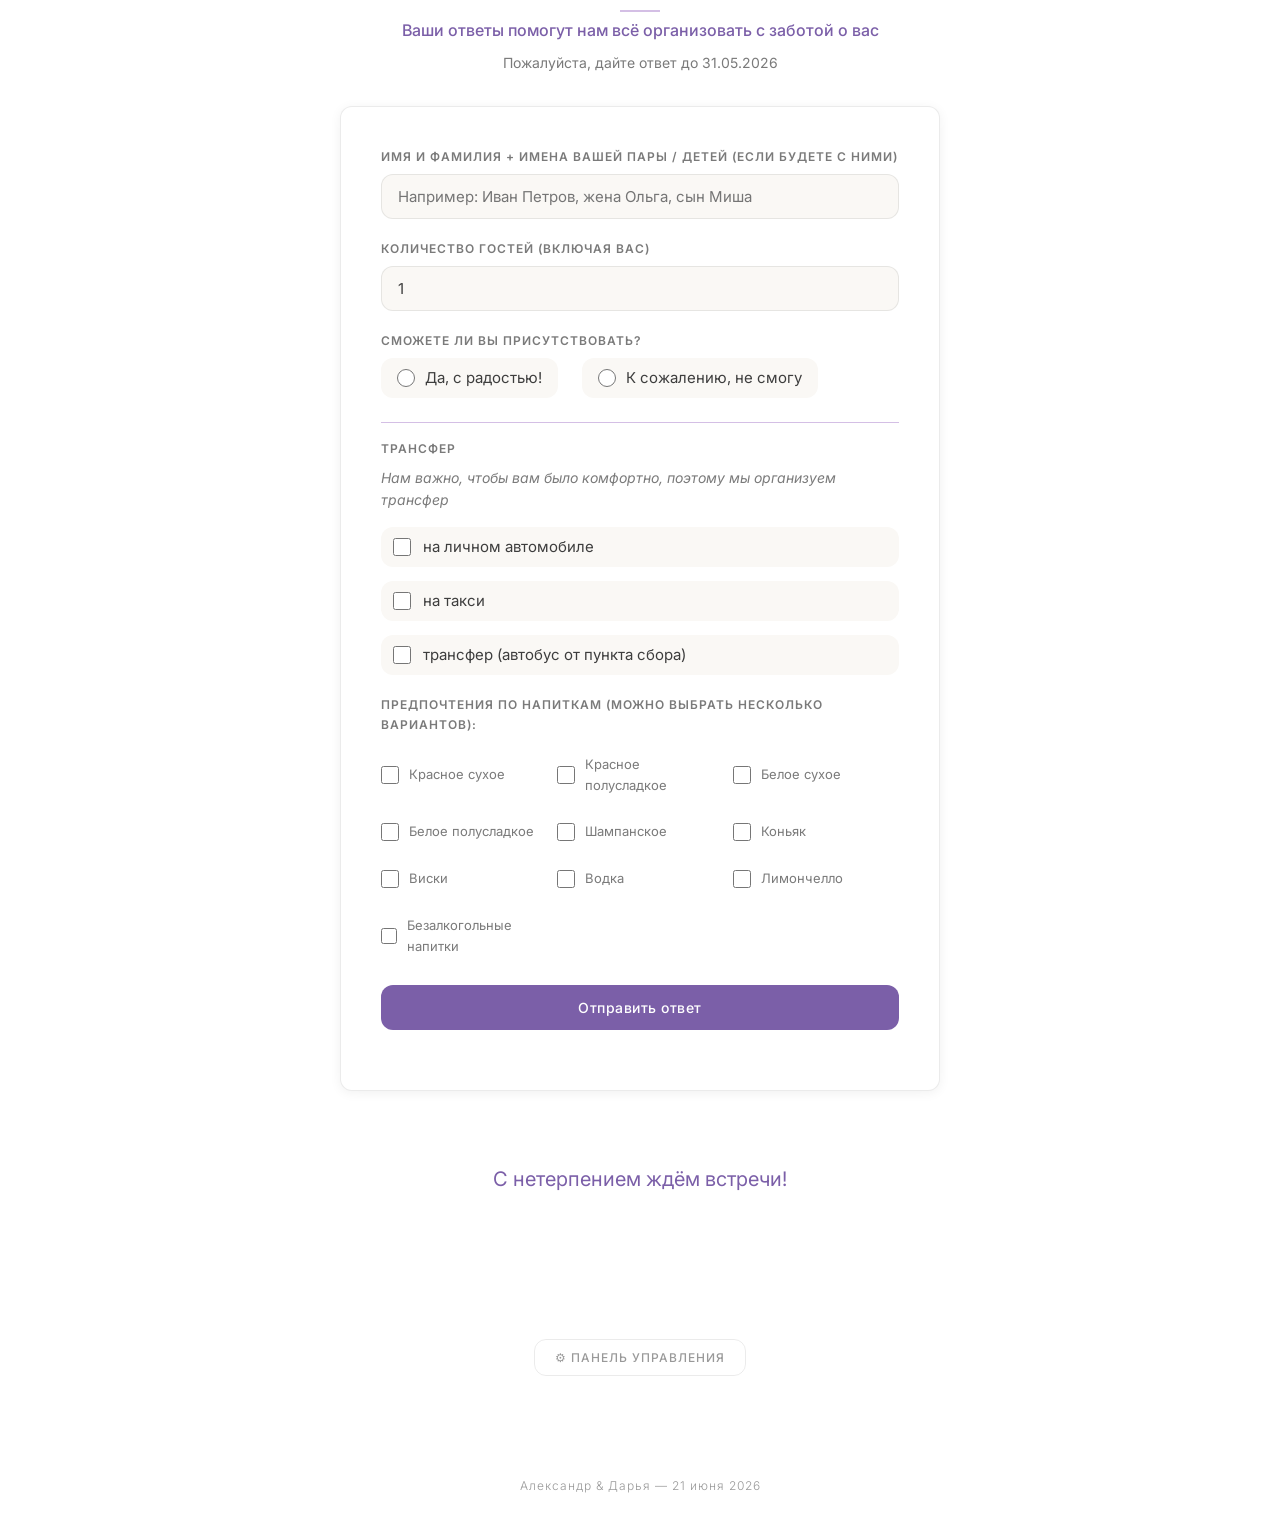
==== commit 673b5f39: "18-34" ====
--- a/index.html
+++ b/index.html
@@ -96,9 +96,9 @@
   <!-- БЛОК 6: Пожелания по одежде -->
   <section class="section section--alt">
     <div class="container">
-      <h2 class="section__title">О нарядах</h2>
+      <h2 class="section__title">Дресс-код</h2>
       <div class="dress-code">
-        <p class="dress-code__text">Будем рады видеть всех по возможности в светлых и нежных оттенках</p>
+        <p class="dress-code__text">Будем рады видеть всех по возможности в светлых и нежных оттенках </p>
       </div>
     </div>
   </section>
--- a/style.css
+++ b/style.css
@@ -88,32 +88,32 @@
 
 .hero__names {
   font-family: 'Great Vibes', cursive;
-  font-size: 72px;
+  font-size: 96px;  /* было 72px, увеличили на 2 размера (примерно +24px) */
   font-weight: 400;
   letter-spacing: 2px;
   color: var(--text-primary);
-  margin-bottom: 16px;
+  margin-bottom: 20px;
   white-space: nowrap;
 }
 
 .hero__ampersand {
   font-family: 'Great Vibes', cursive;
-  font-size: 56px;
+  font-size: 76px;  /* было 56px, увеличили пропорционально */
   font-weight: 400;
   color: var(--lavender-text);
   display: inline-block;
 }
 
 .hero__subtitle {
-  font-size: 15px;
-  font-weight: 300;
-  color: var(--text-secondary);
-  letter-spacing: 1px;
-  margin-bottom: 16px;
+  font-size: 19px;  /* было 15px, увеличили на 2 размера (+4px) */
+  font-weight: 300;
+  color: var(--text-secondary);
+  letter-spacing: 1.5px;
+  margin-bottom: 20px;
 }
 
 .hero__date {
-  font-size: 18px;
+  font-size: 22px;  /* было 18px, увеличили на 2 размера (+4px) */
   font-weight: 400;
   color: var(--text-secondary);
   letter-spacing: 3px;
@@ -345,21 +345,25 @@
   font-style: italic;
 }
 
-/* БЛОК 6 - ДРЕСС-КОД */
+/* Блок 6 - Дресс-код (в стиле блока 2) */
 .dress-code {
-  text-align: center;
-  padding: 20px;
-  background: linear-gradient(135deg, var(--cream) 0%, var(--lavender-soft) 100%);
-  border-radius: var(--radius);
+  max-width: 700px;
+  margin: 0 auto;
+  padding: 20px 0;
+  text-align: center;
 }
 
 .dress-code__text {
-  font-size: 18px;
-  font-weight: 400;
-  color: var(--text-primary);
-}
-
-/* Блок 7 - Цветочный фонд (без подложки) */
+  font-family: 'Inter', sans-serif;
+  font-size: 21px;
+  font-weight: 300;
+  font-style: normal;
+  color: var(--text-primary);
+  letter-spacing: 0.5px;
+  line-height: 1.5;
+}
+
+/* Блок 7 - Цветочный фонд */
 .flower-fund {
   max-width: 700px;
   margin: 0 auto;
@@ -369,11 +373,12 @@
 
 .flower-fund__text {
   font-family: 'Inter', sans-serif;
-  font-size: 15px;
-  font-weight: 300;
-  color: var(--text-secondary);
+  font-size: 21px;
+  font-weight: 300;
+  font-style: normal;
+  color: var(--text-primary);
   letter-spacing: 0.5px;
-  line-height: 1.6;
+  line-height: 1.5;
 }
 
 /* БЛОК 8 - ФОРМА RSVP */
@@ -908,24 +913,21 @@
 /* АДАПТИВ */
 @media (max-width: 768px) {
   .hero__names {
-    font-size: 48px;
+    font-size: 64px;
     white-space: normal;
   }
   
   .hero__ampersand {
-    font-size: 38px;
-  }
-}
-
-@media (max-width: 480px) {
-  .hero__names {
-    font-size: 36px;
-  }
-  
-  .hero__ampersand {
-    font-size: 28px;
-  }
-}
+    font-size: 50px;
+  }
+  
+  .hero__subtitle {
+    font-size: 16px;
+  }
+  
+  .hero__date {
+    font-size: 18px;
+  }
   
   .section {
     padding: 60px 0;
@@ -985,15 +987,19 @@
 
 @media (max-width: 480px) {
   .hero__names {
+    font-size: 44px;
+  }
+  
+  .hero__ampersand {
     font-size: 36px;
   }
   
-  .hero__ampersand {
-    font-size: 32px;
+  .hero__subtitle {
+    font-size: 13px;
   }
   
   .hero__date {
-    font-size: 14px;
+    font-size: 13px;
   }
   
   .timeline-card {
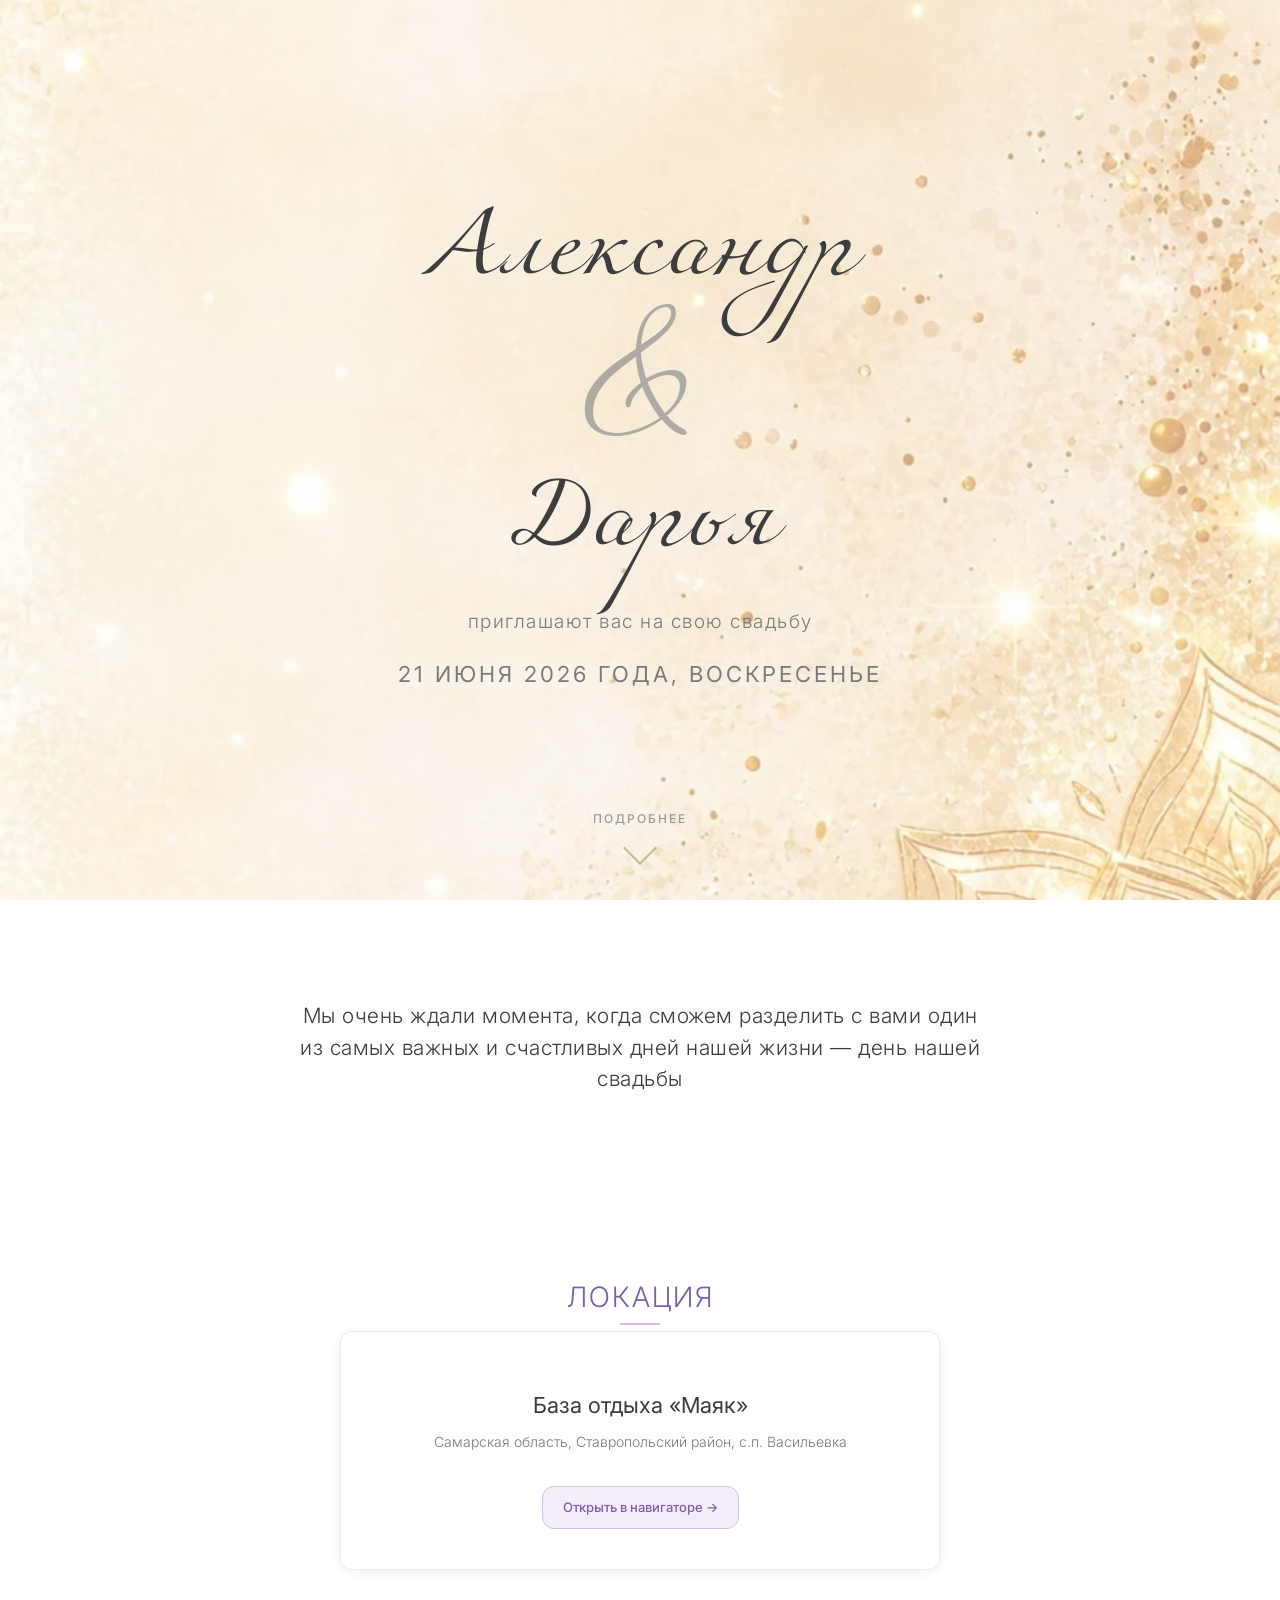
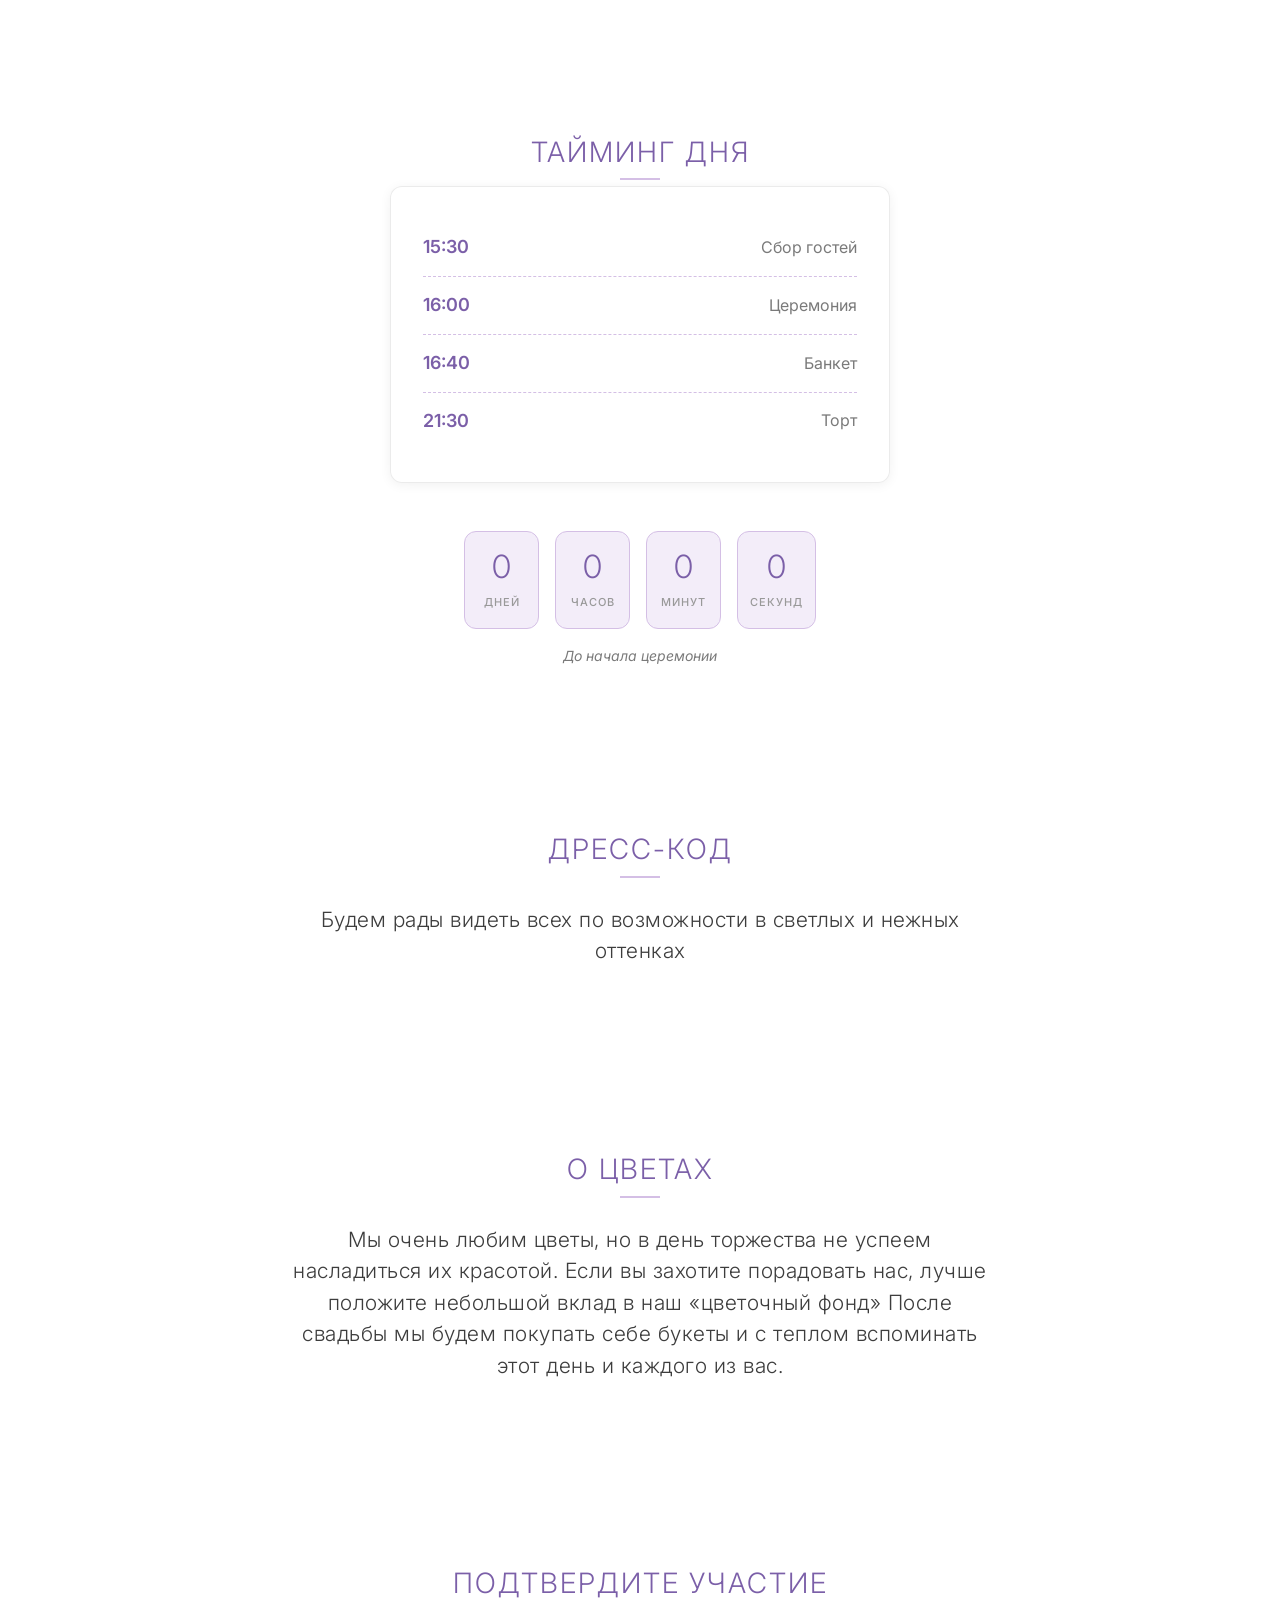
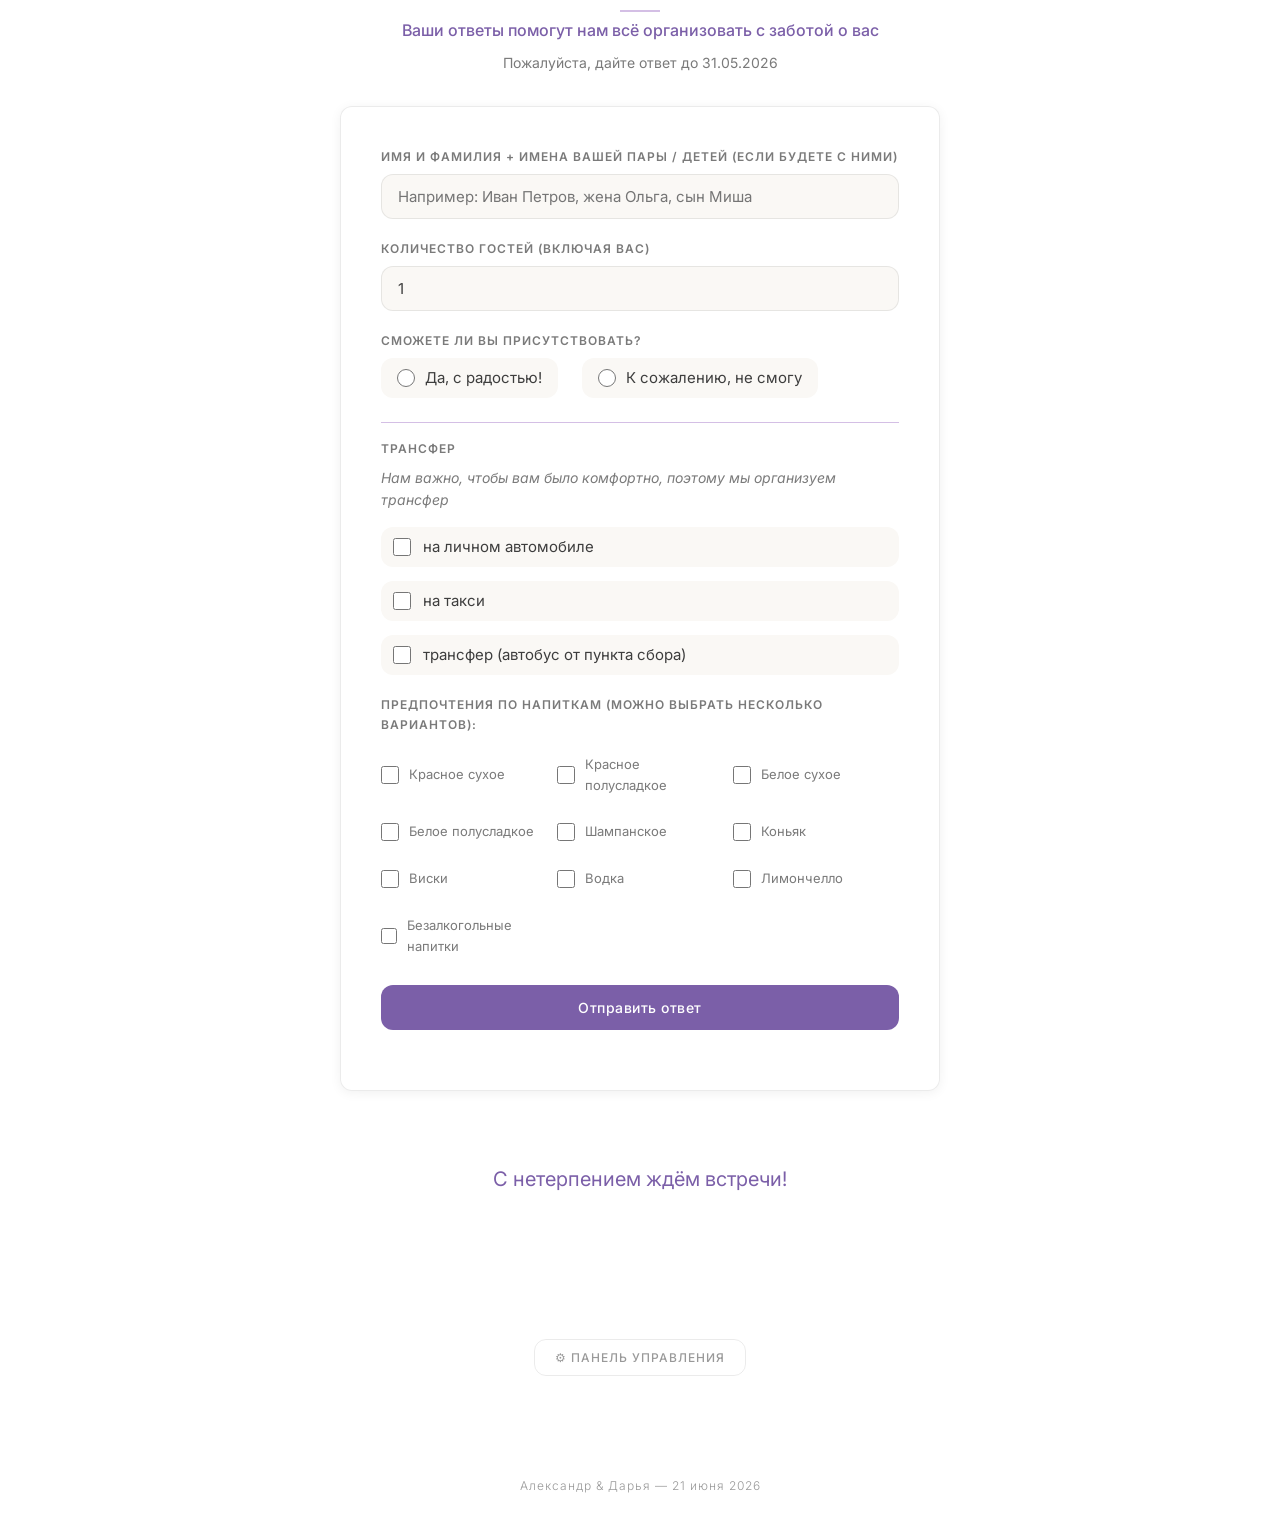
==== commit ccd32599: "22-07" ====
--- a/index.html
+++ b/index.html
@@ -13,7 +13,11 @@
   <section class="hero">
     <div class="hero__content">
       <h1 class="hero__names">
-        Александр <span class="hero__ampersand">&</span> Дарья
+        <span>Александр</span>
+        <span class="hero__ampersand" data-text="&">
+          <span class="hero__ampersand-symbol">&</span>
+        </span>
+        <span>Дарья</span>
       </h1>
       <p class="hero__subtitle">приглашают вас на свою свадьбу</p>
       <p class="hero__date">21 июня 2026 года, воскресенье</p>
@@ -256,7 +260,7 @@
         <h2 class="admin-panel__title">Панель управления</h2>
         <div>
           <button class="admin-btn admin-btn--secondary" id="admin-logout">Выйти</button>
-          <button class="admin-panel__close" id="admin-close">&times;</button>
+          <button class="admin-panel__close" id="admin-close">& times;</button>
         </div>
       </div>
 
--- a/style.css
+++ b/style.css
@@ -1,4 +1,23 @@
 @import url('https://fonts.googleapis.com/css2?family=Inter:wght@300;400;500;600&display=swap');
+
+/* Подключение шрифта Ekaterina Velikaya Two */
+/* Подключение шрифта Miami Nueva */
+@font-face {
+  font-family: 'Miami Nueva';
+  src: url('fonts/miamanueva.ttf') format('truetype');
+  font-weight: normal;
+  font-style: normal;
+  font-display: swap;
+}
+/* Подключение шрифта Nicolettascript */
+@font-face {
+  font-family: 'Nicolettascript';
+  src: url('fonts/Nicoletta-script.woff2') format('woff2'),
+       url('fonts/Nicoletta-script.woff') format('woff'),
+       url('fonts/Nicoletta-script.ttf') format('truetype');
+  font-weight: normal;
+  font-style: normal;
+}
 
 :root {
   --cream: #FAF8F5;
@@ -28,12 +47,12 @@
   left: 0;
   width: 100%;
   height: 100%;
-  background-image: url('i.webp');
+  background-image: url('bg.webp');
   background-size: cover;
   background-position: center;
   background-repeat: no-repeat;
   background-attachment: fixed;
-  opacity: 0.2;
+  opacity: 0.5;
   z-index: -1;
   pointer-events: none;
 }
@@ -74,7 +93,7 @@
   justify-content: center;
   text-align: center;
   padding: 60px 24px;
-  background: linear-gradient(180deg, rgba(243, 237, 249, 0.7) 0%, rgba(245, 230, 211, 0.7) 100%);
+  background: transparent;  /* убираем градиент */
   position: relative;
 }
 
@@ -87,21 +106,44 @@
 }
 
 .hero__names {
-  font-family: 'Great Vibes', cursive;
-  font-size: 96px;  /* было 72px, увеличили на 2 размера (примерно +24px) */
+  font-family: 'Miami Nueva', 'Great Vibes', cursive;
+  font-size: 74px;
+  font-weight: normal;
+  letter-spacing: 2px;
+  color: var(--text-primary);
+  margin-bottom: 40px;  /* было 20px, увеличили до 40px */
+  
+  /* Вертикальное расположение */
+  display: flex;
+  flex-direction: column;
+  align-items: center;
+  justify-content: center;
+  gap: 0.15em;
+  
+  white-space: normal;
+  line-height: 1.2;
+  text-align: center;
+}
+
+.hero__ampersand {
+  position: relative;
+  display: flex;
+  justify-content: center;
+  align-items: center;
+  margin: -10px 0;
+  width: 100%;  /* добавляем ширину 100% */
+  text-align: center;  /* центрируем текст */
+}
+
+.hero__ampersand-symbol {
+  font-family: 'Nicolettascript', cursive;
+  font-size: 180px;
+  line-height: 1;
   font-weight: 400;
-  letter-spacing: 2px;
-  color: var(--text-primary);
-  margin-bottom: 20px;
-  white-space: nowrap;
-}
-
-.hero__ampersand {
-  font-family: 'Great Vibes', cursive;
-  font-size: 76px;  /* было 56px, увеличили пропорционально */
-  font-weight: 400;
-  color: var(--lavender-text);
+  color: #8f8f8f;
+  opacity: 0.7;
   display: inline-block;
+  margin: 0 auto;  /* центрирование */
 }
 
 .hero__subtitle {
@@ -164,12 +206,12 @@
 /* СЕКЦИИ */
 .section {
   padding: 80px 0;
-  background-color: rgba(250, 248, 245, 0.88);
+  background-color: transparent;  /* был rgba(...) - убираем */
   position: relative;
 }
 
 .section--alt {
-  background-color: rgba(255, 255, 255, 0.88);
+  background-color: transparent;  /* был rgba(...) - убираем */
 }
 
 .section__title {
@@ -214,7 +256,7 @@
 
 /* БЛОК 3 - ЛОКАЦИЯ */
 .venue-card {
-  background: var(--white);
+  background: rgba(255, 255, 255, 0.92);
   border: var(--border);
   border-radius: var(--radius);
   box-shadow: var(--shadow);
@@ -398,7 +440,7 @@
 }
 
 .form-card {
-  background: var(--white);
+  background: rgba(255, 255, 255, 0.92);
   border: var(--border);
   border-radius: var(--radius);
   box-shadow: var(--shadow);
@@ -1048,4 +1090,47 @@
   line-height: 1.5;
   max-width: 700px;
   margin: 0 auto;
+}
+
+/* Карточка тайминга */
+.timeline-card {
+  background: rgba(255, 255, 255, 0.92);
+  border: var(--border);
+  border-radius: var(--radius);
+  box-shadow: var(--shadow);
+  padding: 32px;
+  max-width: 500px;
+  margin: 0 auto;
+}
+
+/* Амперсанд в стиле «Nicolettascript» как на том сайте */
+.hero__ampersand {
+  position: relative;
+  display: flex;
+  justify-content: center;
+  align-items: center;
+  margin: -10px 0;
+}
+
+/* .hero__ampersand-symbol {
+  font-family: 'Nicolettascript', cursive;
+  font-size: 180px;
+  line-height: 1;
+  font-weight: 400;
+  color: #8f8f8f;
+  opacity: 0.7;  /* было 0.38, теперь 0.7 - менее прозрачный */
+  display: inline-block;
+} */
+
+/* Адаптив для мобильных */
+@media (max-width: 768px) {
+  .hero__ampersand-symbol {
+    font-size: 120px;
+  }
+}
+
+@media (max-width: 480px) {
+  .hero__ampersand-symbol {
+    font-size: 90px;
+  }
 }
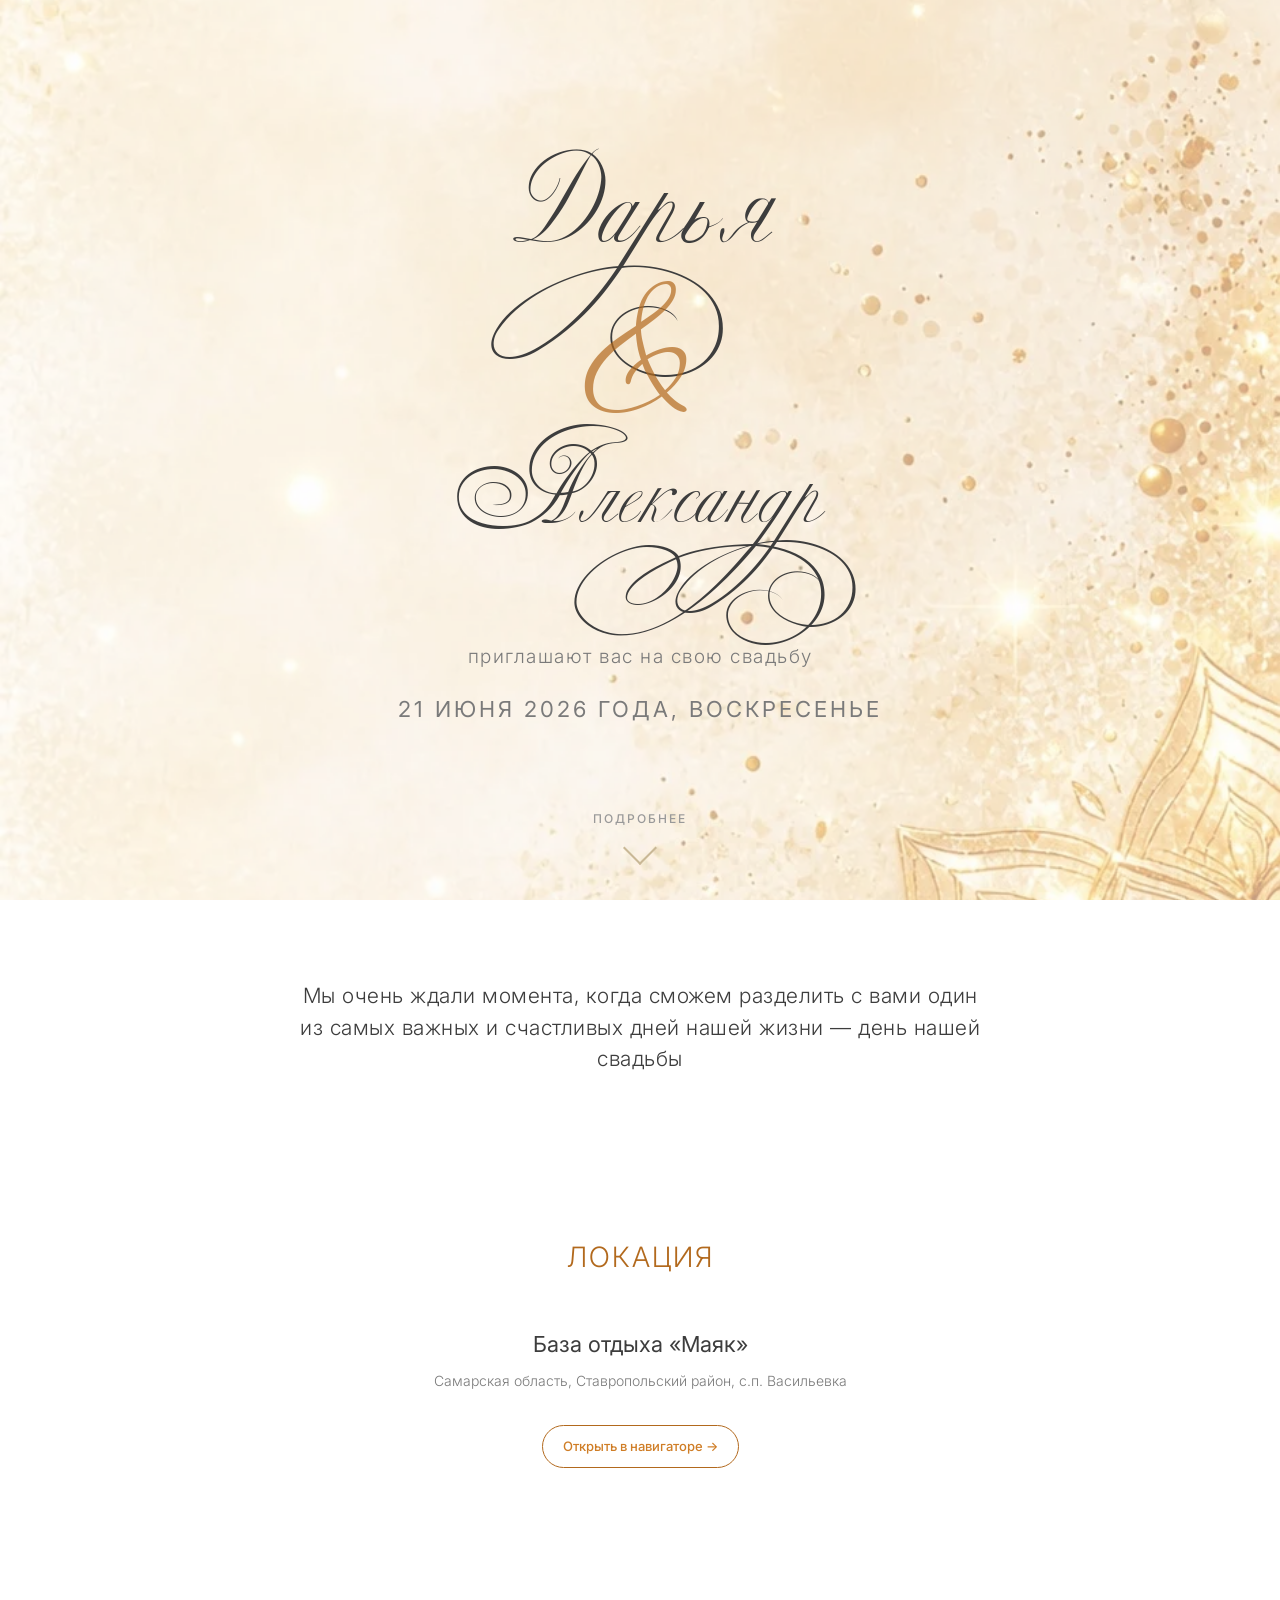
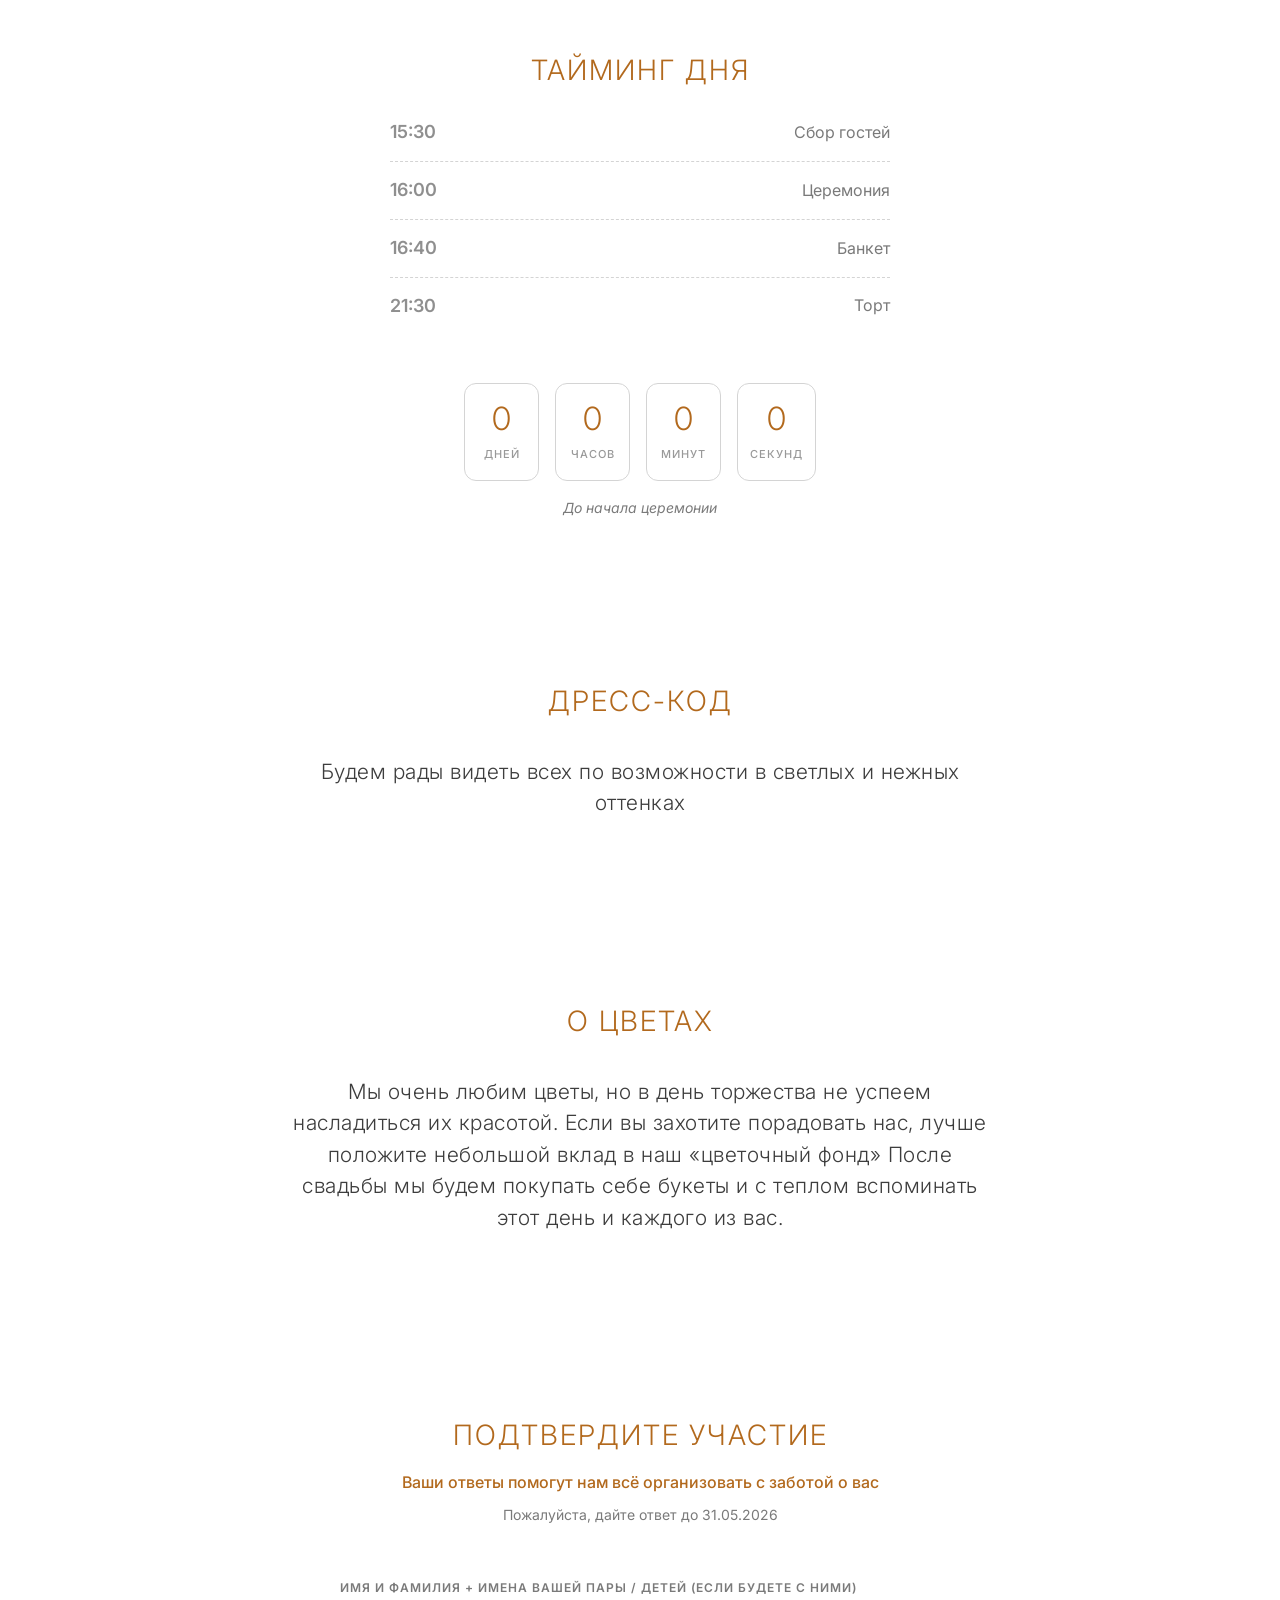
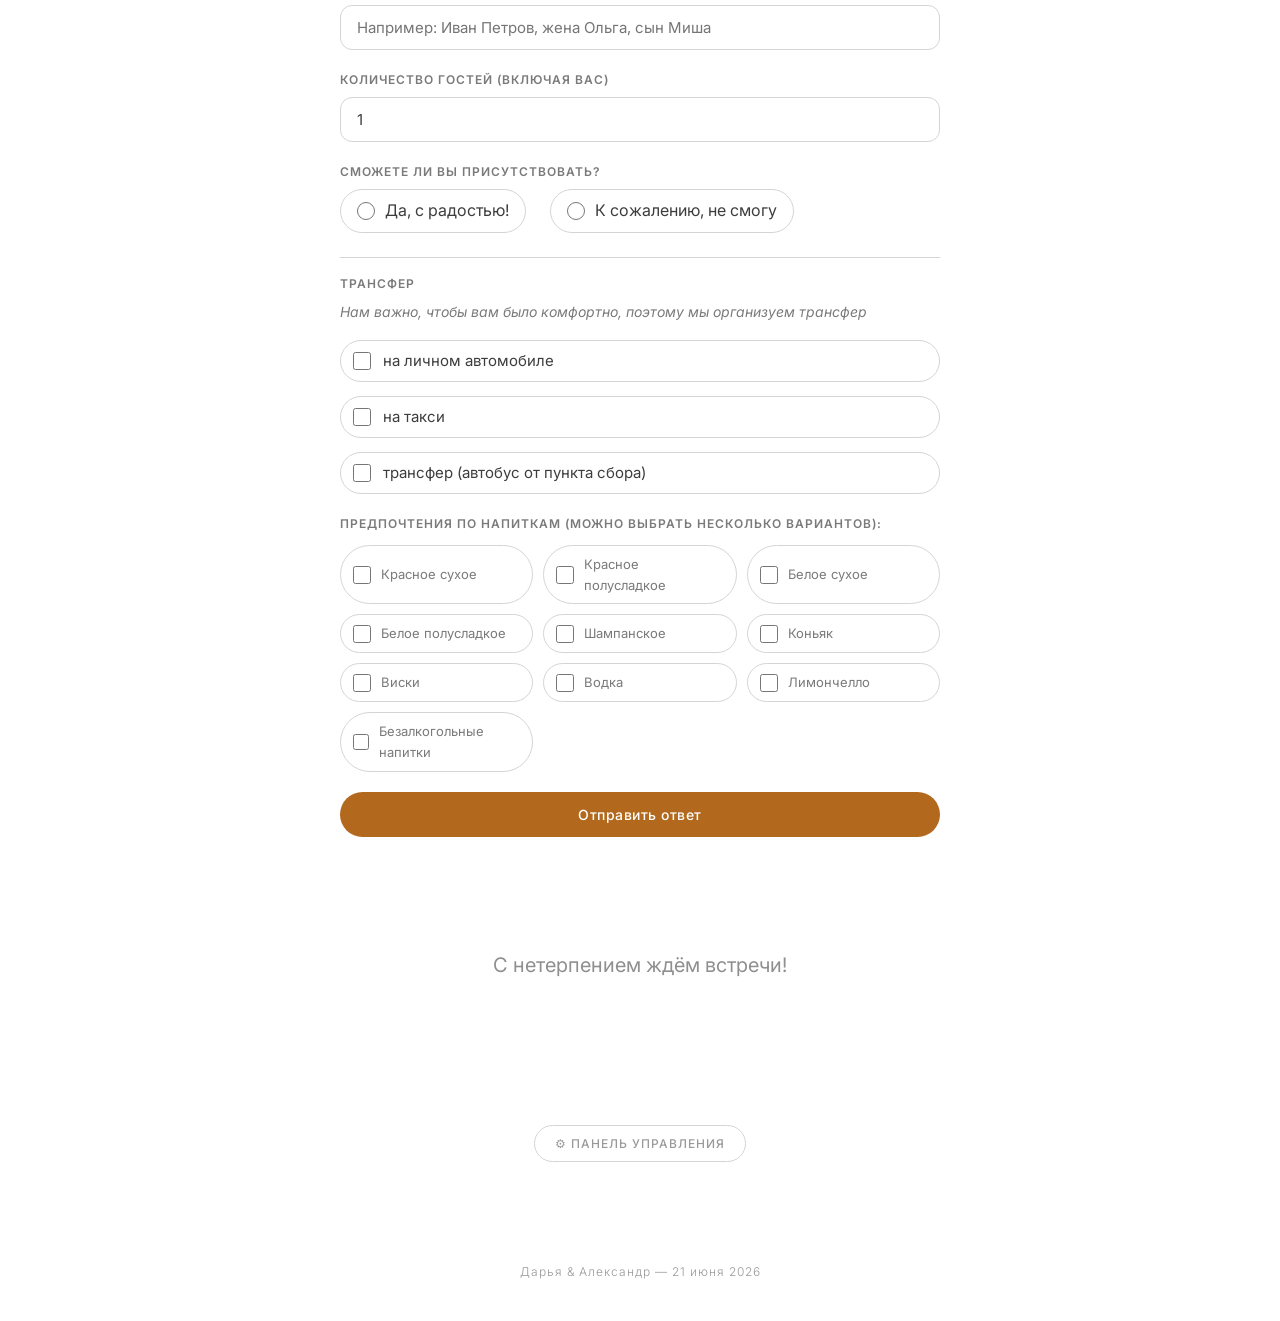
==== commit b8d83c54: "6/05" ====
--- a/index.html
+++ b/index.html
@@ -3,7 +3,7 @@
 <head>
   <meta charset="UTF-8">
   <meta name="viewport" content="width=device-width, initial-scale=1.0">
-  <title>Александр & Дарья — Свадьба 21.06.2026</title>
+  <title>Дарья & Александр — Свадьба 21.06.2026</title>
   <link href="https://fonts.googleapis.com/css2?family=Great+Vibes&display=swap" rel="stylesheet">
   <link rel="stylesheet" href="style.css">
 </head>
@@ -13,11 +13,11 @@
   <section class="hero">
     <div class="hero__content">
       <h1 class="hero__names">
-        <span>Александр</span>
+        <span class="hero__name-daria">Дарья</span>
         <span class="hero__ampersand" data-text="&">
           <span class="hero__ampersand-symbol">&</span>
         </span>
-        <span>Дарья</span>
+        <span class="hero__name-alexander">Александр</span>
       </h1>
       <p class="hero__subtitle">приглашают вас на свою свадьбу</p>
       <p class="hero__date">21 июня 2026 года, воскресенье</p>
@@ -152,7 +152,7 @@
         <!-- Поле пожеланий (показывается только если выбран "не смогу") -->
         <div class="form-group" id="wishes-group" style="display: none;">
           <label class="form-label" for="guest-wishes">Пожелания молодожёнам</label>
-          <textarea class="form-input" id="guest-wishes" rows="4" placeholder="Напишите свои тёплые пожелания... Мы будем очень рады 🤍"></textarea>
+          <textarea class="form-input" id="guest-wishes" rows="4" placeholder="Напишите свои тёплые пожелания... Мы будем очень рады "></textarea>
         </div>
 
         <!-- Трансфер -->
@@ -260,7 +260,7 @@
         <h2 class="admin-panel__title">Панель управления</h2>
         <div>
           <button class="admin-btn admin-btn--secondary" id="admin-logout">Выйти</button>
-          <button class="admin-panel__close" id="admin-close">& times;</button>
+          <button class="admin-panel__close" id="admin-close">&times;</button>
         </div>
       </div>
 
@@ -306,7 +306,7 @@
   </div>
 
   <footer class="footer">
-    Александр & Дарья — 21 июня 2026
+    Дарья & Александр — 21 июня 2026
   </footer>
 
   <script src="script.js"></script>
--- a/style.css
+++ b/style.css
@@ -1,7 +1,6 @@
 @import url('https://fonts.googleapis.com/css2?family=Inter:wght@300;400;500;600&display=swap');
 
-/* Подключение шрифта Ekaterina Velikaya Two */
-/* Подключение шрифта Miami Nueva */
+/* Подключение шрифтов */
 @font-face {
   font-family: 'Miami Nueva';
   src: url('fonts/miamanueva.ttf') format('truetype');
@@ -9,7 +8,17 @@
   font-style: normal;
   font-display: swap;
 }
-/* Подключение шрифта Nicolettascript */
+
+@font-face {
+  font-family: 'Ekaterina Velikaya Two';
+  src: url('fonts/ekaterinavelikayatwo.woff2') format('woff2'),
+       url('fonts/ekaterinavelikayatwo.woff') format('woff'),
+       url('fonts/ekaterinavelikayatwo.ttf') format('truetype');
+  font-weight: normal;
+  font-style: normal;
+  font-display: swap;
+}
+
 @font-face {
   font-family: 'Nicolettascript';
   src: url('fonts/Nicoletta-script.woff2') format('woff2'),
@@ -24,10 +33,6 @@
   --champagne: #F5E6D3;
   --sandy: #E8D5B7;
   --sandy-dark: #C9B896;
-  --lavender: #E8D5F5;
-  --lavender-soft: #F3EDF9;
-  --lavender-border: #D4BFE5;
-  --lavender-text: #7B5FA8;
   --text-primary: #3D3D3D;
   --text-secondary: #7A7A7A;
   --text-light: #999999;
@@ -93,7 +98,7 @@
   justify-content: center;
   text-align: center;
   padding: 60px 24px;
-  background: transparent;  /* убираем градиент */
+  background: transparent;
   position: relative;
 }
 
@@ -106,33 +111,46 @@
 }
 
 .hero__names {
-  font-family: 'Miami Nueva', 'Great Vibes', cursive;
-  font-size: 74px;
+  font-family: 'Ekaterina Velikaya Two', 'Great Vibes', cursive;
   font-weight: normal;
   letter-spacing: 2px;
   color: var(--text-primary);
-  margin-bottom: 40px;  /* было 20px, увеличили до 40px */
-  
-  /* Вертикальное расположение */
+  margin-bottom: 40px;
   display: flex;
   flex-direction: column;
   align-items: center;
   justify-content: center;
   gap: 0.15em;
-  
   white-space: normal;
   line-height: 1.2;
   text-align: center;
 }
 
+.hero__name-daria {
+  font-family: 'Ekaterina Velikaya Two', 'Great Vibes', cursive;
+  font-size: 90px;
+  font-weight: normal;
+  color: var(--text-primary);
+  display: inline-block;
+}
+
+.hero__name-alexander {
+  font-family: 'Ekaterina Velikaya Two', 'Great Vibes', cursive;
+  font-size: 70px;
+  font-weight: normal;
+  color: var(--text-primary);
+  display: inline-block;
+  margin-top: 20px;  /* Добавляем отступ сверху */
+}
+
 .hero__ampersand {
   position: relative;
   display: flex;
   justify-content: center;
   align-items: center;
   margin: -10px 0;
-  width: 100%;  /* добавляем ширину 100% */
-  text-align: center;  /* центрируем текст */
+  width: 100%;
+  text-align: center;
 }
 
 .hero__ampersand-symbol {
@@ -140,22 +158,23 @@
   font-size: 180px;
   line-height: 1;
   font-weight: 400;
-  color: #8f8f8f;
+  color: #b2691d;
   opacity: 0.7;
   display: inline-block;
-  margin: 0 auto;  /* центрирование */
+  margin: 0 auto;
 }
 
 .hero__subtitle {
-  font-size: 19px;  /* было 15px, увеличили на 2 размера (+4px) */
+  font-size: 19px;
   font-weight: 300;
   color: var(--text-secondary);
   letter-spacing: 1.5px;
   margin-bottom: 20px;
+  margin-top: 50px;
 }
 
 .hero__date {
-  font-size: 22px;  /* было 18px, увеличили на 2 размера (+4px) */
+  font-size: 22px;
   font-weight: 400;
   color: var(--text-secondary);
   letter-spacing: 3px;
@@ -206,19 +225,19 @@
 /* СЕКЦИИ */
 .section {
   padding: 80px 0;
-  background-color: transparent;  /* был rgba(...) - убираем */
+  background-color: transparent;
   position: relative;
 }
 
 .section--alt {
-  background-color: transparent;  /* был rgba(...) - убираем */
+  background-color: transparent;
 }
 
 .section__title {
   font-size: 28px;
   font-weight: 300;
   text-align: center;
-  color: var(--lavender-text);
+  color: #b2691d;
   letter-spacing: 2px;
   text-transform: uppercase;
   margin-bottom: 12px;
@@ -235,7 +254,7 @@
   transform: translateX(-50%);
   width: 40px;
   height: 2px;
-  background-color: var(--lavender-border);
+  color: #b2691d;
 }
 
 /* БЛОК 2 - ТЕКСТ ПРИГЛАШЕНИЯ */
@@ -246,21 +265,24 @@
 }
 
 .invitation-text__content {
-  font-size: 20px;
+  font-family: 'Inter', sans-serif;
+  font-size: 21px;
   font-weight: 300;
-  line-height: 1.6;
-  color: var(--text-primary);
-  font-style: italic;
-  padding: 20px 0;
+  font-style: normal;
+  color: var(--text-primary);
+  letter-spacing: 0.5px;
+  text-align: center;
+  line-height: 1.5;
+  max-width: 700px;
+  margin: 0 auto;
 }
 
 /* БЛОК 3 - ЛОКАЦИЯ */
 .venue-card {
-  background: rgba(255, 255, 255, 0.92);
-  border: var(--border);
-  border-radius: var(--radius);
-  box-shadow: var(--shadow);
-  padding: 40px;
+  background: transparent;
+  border: none;
+  box-shadow: none;
+  padding: 20px 0;
   max-width: 600px;
   margin: 0 auto;
   text-align: center;
@@ -293,28 +315,27 @@
   padding: 10px 20px;
   font-size: 13px;
   font-weight: 500;
-  color: var(--lavender-text);
-  background: var(--lavender-soft);
-  border: 1px solid var(--lavender-border);
-  border-radius: var(--radius);
+  color: #cf7d26;  /* меняем цвет текста */
+  background: transparent;
+  border: 1px solid #b2691d;  /* меняем цвет рамки */
+  border-radius: 30px;
   text-decoration: none;
   transition: var(--transition);
 }
 
 .venue-card__link:hover {
-  background: var(--lavender-border);
-  color: var(--white);
+  background: #b2691d;  /* фон при наведении */
+  color: white;
 }
 
 /* БЛОК 5 - ТАЙМИНГ ДНЯ */
 .timeline-card {
+  background: transparent;
+  border: none;
+  box-shadow: none;
+  padding: 0;
   max-width: 500px;
   margin: 0 auto;
-  background: var(--white);
-  border: var(--border);
-  border-radius: var(--radius);
-  box-shadow: var(--shadow);
-  padding: 32px;
 }
 
 .timeline-item {
@@ -322,7 +343,7 @@
   justify-content: space-between;
   align-items: center;
   padding: 14px 0;
-  border-bottom: 1px dashed var(--lavender-border);
+  border-bottom: 1px dashed #d4d4d4;
 }
 
 .timeline-item:last-child {
@@ -332,7 +353,7 @@
 .timeline-item__time {
   font-size: 18px;
   font-weight: 600;
-  color: var(--lavender-text);
+  color: #8f8f8f;
 }
 
 .timeline-item__event {
@@ -357,16 +378,16 @@
   align-items: center;
   justify-content: center;
   min-width: 75px;
-  background: var(--lavender-soft);
+  background: transparent;
   padding: 16px 12px;
   border-radius: var(--radius);
-  border: 1px solid var(--lavender-border);
+  border: 1px solid #d4d4d4;
 }
 
 .countdown--event .countdown__number {
   font-size: 32px;
   font-weight: 300;
-  color: var(--lavender-text);
+  color: #b2691d;
   line-height: 1.2;
 }
 
@@ -387,7 +408,7 @@
   font-style: italic;
 }
 
-/* Блок 6 - Дресс-код (в стиле блока 2) */
+/* Блок 6 - Дресс-код */
 .dress-code {
   max-width: 700px;
   margin: 0 auto;
@@ -428,7 +449,7 @@
   text-align: center;
   font-size: 16px;
   font-weight: 500;
-  color: var(--lavender-text);
+  color: #b2691d;
   margin-bottom: 8px;
 }
 
@@ -440,21 +461,16 @@
 }
 
 .form-card {
-  background: rgba(255, 255, 255, 0.92);
-  border: var(--border);
-  border-radius: var(--radius);
-  box-shadow: var(--shadow);
-  padding: 40px;
+  background: transparent;
+  border: none;
+  box-shadow: none;
+  padding: 20px 0;
   max-width: 600px;
   margin: 0 auto;
 }
 
 .form-group {
   margin-bottom: 20px;
-}
-
-.form-group:last-child {
-  margin-bottom: 0;
 }
 
 .form-label {
@@ -474,16 +490,16 @@
   font-family: 'Inter', sans-serif;
   font-weight: 400;
   color: var(--text-primary);
-  background: var(--cream);
-  border: var(--border);
+  background: rgba(255, 255, 255, 0.8);
+  border: 1px solid #d4d4d4;
   border-radius: var(--radius);
   outline: none;
   transition: var(--transition);
 }
 
 .form-input:focus {
-  border-color: var(--sandy-dark);
-  box-shadow: 0 0 0 3px rgba(201, 184, 150, 0.2);
+  border-color: #8f8f8f;
+  box-shadow: 0 0 0 3px rgba(143, 143, 143, 0.2);
 }
 
 .radio-group {
@@ -497,13 +513,14 @@
   align-items: center;
   cursor: pointer;
   padding: 8px 16px;
-  background: var(--cream);
-  border-radius: var(--radius);
+  background: rgba(255, 255, 255, 0.8);
+  border-radius: 30px;
   transition: var(--transition);
+  border: 1px solid #d4d4d4;
 }
 
 .radio-label:hover {
-  background: var(--lavender-soft);
+  background: rgba(143, 143, 143, 0.1);
 }
 
 .radio-label input[type="radio"] {
@@ -511,19 +528,14 @@
   height: 18px;
   margin-right: 10px;
   cursor: pointer;
-  accent-color: var(--lavender-text);
-}
-
-.radio-label__text {
-  font-size: 15px;
-  color: var(--text-primary);
+  accent-color: #8f8f8f;
 }
 
 /* Трансфер в форме */
 .transfer-section {
   margin-top: 24px;
   padding-top: 16px;
-  border-top: 1px solid var(--lavender-border);
+  border-top: 1px solid #d4d4d4;
 }
 
 .transfer-section__text {
@@ -546,13 +558,14 @@
   font-size: 15px;
   color: var(--text-primary);
   padding: 8px 12px;
-  background: var(--cream);
-  border-radius: var(--radius);
+  background: rgba(255, 255, 255, 0.8);
+  border-radius: 30px;
   transition: var(--transition);
+  border: 1px solid #d4d4d4;
 }
 
 .checkbox-label:hover {
-  background: var(--lavender-soft);
+  background: rgba(143, 143, 143, 0.1);
 }
 
 .checkbox-label input[type="checkbox"] {
@@ -560,7 +573,7 @@
   height: 18px;
   margin-right: 12px;
   cursor: pointer;
-  accent-color: var(--lavender-text);
+  accent-color: #8f8f8f;
 }
 
 /* Напитки */
@@ -583,6 +596,10 @@
   display: flex;
   align-items: center;
   cursor: pointer;
+  padding: 8px 12px;
+  background: rgba(255, 255, 255, 0.8);
+  border-radius: 30px;
+  border: 1px solid #d4d4d4;
 }
 
 .drink-option input[type="checkbox"] {
@@ -590,22 +607,18 @@
   height: 18px;
   margin-right: 10px;
   cursor: pointer;
-  accent-color: var(--lavender-text);
+  accent-color: #8f8f8f;
 }
 
 .drink-option .drink-option__label {
   display: inline-block;
-  padding: 8px 0;
+  padding: 0;
   font-size: 13px;
   font-weight: 400;
   color: var(--text-secondary);
   background: transparent;
   border: none;
   cursor: pointer;
-}
-
-.drink-option:hover .drink-option__label {
-  color: var(--lavender-text);
 }
 
 .btn {
@@ -616,10 +629,10 @@
   font-size: 14px;
   font-family: 'Inter', sans-serif;
   font-weight: 500;
-  color: var(--white);
-  background: var(--lavender-text);
+  color: white;
+  background: #b2691d;  /* меняем фон кнопки */
   border: none;
-  border-radius: var(--radius);
+  border-radius: 30px;
   cursor: pointer;
   transition: var(--transition);
   letter-spacing: 0.5px;
@@ -627,31 +640,8 @@
 }
 
 .btn:hover {
-  background: #6B46C1;
+  background: #8f5a16;  /* более тёмный оттенок для наведения */
   box-shadow: var(--shadow-hover);
-}
-
-.form-message {
-  margin-top: 16px;
-  padding: 12px 16px;
-  border-radius: var(--radius);
-  font-size: 14px;
-  text-align: center;
-  display: none;
-}
-
-.form-message--success {
-  display: block;
-  background: #E8F5E9;
-  color: #2E7D32;
-  border: 1px solid #C8E6C8;
-}
-
-.form-message--error {
-  display: block;
-  background: #FFEBEE;
-  color: #C62828;
-  border: 1px solid #FFCDD2;
 }
 
 .waiting-message {
@@ -660,7 +650,7 @@
   padding: 24px;
   font-size: 20px;
   font-weight: 400;
-  color: var(--lavender-text);
+  color: #8f8f8f;
 }
 
 /* ПОЛЕ ПОЖЕЛАНИЙ */
@@ -695,8 +685,8 @@
   font-weight: 500;
   color: var(--text-light);
   background: transparent;
-  border: var(--border);
-  border-radius: var(--radius);
+  border: 1px solid #d4d4d4;
+  border-radius: 30px;
   cursor: pointer;
   transition: var(--transition);
   letter-spacing: 1px;
@@ -705,8 +695,8 @@
 
 .admin-link__btn:hover {
   color: var(--text-secondary);
-  border-color: var(--sandy);
-  background: var(--cream);
+  border-color: #8f8f8f;
+  background: rgba(143, 143, 143, 0.1);
 }
 
 .admin-overlay {
@@ -738,7 +728,7 @@
   align-items: center;
   margin-bottom: 32px;
   padding-bottom: 20px;
-  border-bottom: 1px solid var(--lavender-border);
+  border-bottom: 1px solid #d4d4d4;
 }
 
 .admin-panel__title {
@@ -758,31 +748,22 @@
   font-size: 24px;
   color: var(--text-light);
   background: transparent;
-  border: var(--border);
+  border: 1px solid #d4d4d4;
   border-radius: var(--radius);
   cursor: pointer;
-  transition: var(--transition);
 }
 
 .admin-login {
   max-width: 400px;
   margin: 100px auto;
-  background: var(--white);
-  border: var(--border);
+  background: rgba(255, 255, 255, 0.9);
+  border: 1px solid #d4d4d4;
   border-radius: var(--radius);
   box-shadow: var(--shadow);
   padding: 40px;
   text-align: center;
 }
 
-.admin-login__title {
-  font-size: 20px;
-  font-weight: 300;
-  color: var(--text-primary);
-  letter-spacing: 1px;
-  margin-bottom: 24px;
-}
-
 .admin-stats {
   display: flex;
   gap: 20px;
@@ -793,8 +774,8 @@
 .stat-card {
   flex: 1;
   min-width: 150px;
-  background: var(--lavender-soft);
-  border: 1px solid var(--lavender-border);
+  background: rgba(255, 255, 255, 0.8);
+  border: 1px solid #d4d4d4;
   border-radius: var(--radius);
   padding: 24px 20px;
   text-align: center;
@@ -803,17 +784,8 @@
 .stat-card__number {
   font-size: 32px;
   font-weight: 300;
-  color: var(--lavender-text);
+  color: #8f8f8f;
   line-height: 1;
-}
-
-.stat-card__label {
-  font-size: 12px;
-  font-weight: 600;
-  color: var(--text-light);
-  text-transform: uppercase;
-  letter-spacing: 1.5px;
-  margin-top: 10px;
 }
 
 .admin-controls {
@@ -829,25 +801,21 @@
   min-width: 250px;
   padding: 12px 18px;
   font-size: 14px;
-  font-family: 'Inter', sans-serif;
-  color: var(--text-primary);
-  background: var(--cream);
-  border: var(--border);
-  border-radius: var(--radius);
+  background: rgba(255, 255, 255, 0.8);
+  border: 1px solid #d4d4d4;
+  border-radius: 30px;
   outline: none;
 }
 
 .admin-btn {
   padding: 12px 24px;
   font-size: 13px;
-  font-family: 'Inter', sans-serif;
   font-weight: 500;
-  color: var(--white);
-  background: var(--lavender-text);
+  color: white;
+  background: #8f8f8f;
   border: none;
-  border-radius: var(--radius);
-  cursor: pointer;
-  transition: var(--transition);
+  border-radius: 30px;
+  cursor: pointer;
   text-transform: uppercase;
 }
 
@@ -859,18 +827,11 @@
   background: #B71C1C;
 }
 
-.admin-btn--secondary {
-  background: transparent;
-  color: var(--text-secondary);
-  border: var(--border);
-}
-
 .guest-table-wrapper {
   overflow-x: auto;
-  border: var(--border);
+  background: rgba(255, 255, 255, 0.9);
   border-radius: var(--radius);
-  box-shadow: var(--shadow);
-  background: var(--white);
+  padding: 20px;
 }
 
 .guest-table {
@@ -880,67 +841,29 @@
   min-width: 1000px;
 }
 
-.guest-table thead {
-  background: var(--lavender-soft);
-}
-
 .guest-table th {
   padding: 14px 16px;
   text-align: left;
   font-size: 12px;
   font-weight: 600;
-  color: var(--text-light);
+  color: #8f8f8f;
   text-transform: uppercase;
-  border-bottom: var(--border);
-  background: var(--lavender-soft);
-  position: sticky;
-  top: 0;
+  border-bottom: 1px solid #d4d4d4;
 }
 
 .guest-table td {
   padding: 14px 16px;
-  color: var(--text-primary);
-  border-bottom: 1px solid rgba(0, 0, 0, 0.04);
-  vertical-align: top;
-}
-
-.guest-table__attendance--yes {
-  display: inline-block;
-  padding: 4px 10px;
-  font-size: 11px;
-  font-weight: 500;
-  border-radius: 20px;
-  background: #E8F5E9;
-  color: #2E7D32;
-}
-
-.guest-table__attendance--no {
-  display: inline-block;
-  padding: 4px 10px;
-  font-size: 11px;
-  font-weight: 500;
-  border-radius: 20px;
-  background: #FFEBEE;
-  color: #C62828;
+  border-bottom: 1px solid #d4d4d4;
 }
 
 .guest-table__delete {
   padding: 6px 12px;
   font-size: 12px;
-  font-family: 'Inter', sans-serif;
-  font-weight: 500;
   color: #C62828;
   background: transparent;
   border: 1px solid #FFCDD2;
-  border-radius: var(--radius);
-  cursor: pointer;
-}
-
-.empty-state {
-  text-align: center;
-  padding: 60px 20px;
-  color: var(--text-light);
-  font-size: 14px;
+  border-radius: 20px;
+  cursor: pointer;
 }
 
 .footer {
@@ -954,183 +877,73 @@
 
 /* АДАПТИВ */
 @media (max-width: 768px) {
-  .hero__names {
-    font-size: 64px;
-    white-space: normal;
-  }
-  
-  .hero__ampersand {
+  .hero__name-daria {
+    font-size: 60px;
+  }
+  .hero__name-alexander {
     font-size: 50px;
   }
-  
+  .hero__ampersand-symbol {
+    font-size: 120px;
+  }
   .hero__subtitle {
     font-size: 16px;
   }
-  
   .hero__date {
     font-size: 18px;
   }
-  
   .section {
     padding: 60px 0;
   }
-  
   .section__title {
     font-size: 22px;
   }
-  
-  .form-card, .venue-card {
-    padding: 28px 24px;
-  }
-  
-  .countdown--event {
-    gap: 10px;
-  }
-  
   .countdown--event .countdown__item {
     min-width: 65px;
     padding: 12px 8px;
   }
-  
   .countdown--event .countdown__number {
     font-size: 24px;
   }
-  
-  .countdown--event .countdown__label {
-    font-size: 9px;
-  }
-  
   .radio-group {
     flex-direction: column;
     gap: 10px;
   }
-  
   .drink-options--checkbox {
     grid-template-columns: 1fr;
   }
-  
-  .admin-stats {
-    flex-direction: column;
-  }
-  
-  .admin-controls {
-    flex-direction: column;
-  }
-  
-  .admin-controls__search {
-    width: 100%;
-  }
-  
-  .admin-btn {
-    width: 100%;
-    text-align: center;
-  }
 }
 
 @media (max-width: 480px) {
-  .hero__names {
-    font-size: 44px;
-  }
-  
-  .hero__ampersand {
-    font-size: 36px;
-  }
-  
+  .hero__name-daria {
+    font-size: 48px;
+  }
+  .hero__name-alexander {
+    font-size: 40px;
+  }
+  .hero__ampersand-symbol {
+    font-size: 90px;
+  }
   .hero__subtitle {
     font-size: 13px;
   }
-  
   .hero__date {
     font-size: 13px;
   }
-  
-  .timeline-card {
-    padding: 20px;
-  }
-  
   .timeline-item__time {
     font-size: 16px;
   }
-  
   .timeline-item__event {
     font-size: 14px;
   }
-  
-  .countdown--event {
-    gap: 8px;
-  }
-  
   .countdown--event .countdown__item {
     min-width: 55px;
     padding: 10px 6px;
   }
-  
   .countdown--event .countdown__number {
     font-size: 18px;
   }
-  
-  .countdown--event .countdown__label {
-    font-size: 8px;
-  }
-  
   .waiting-message {
     font-size: 16px;
   }
-}
-
-/* Блок 2 - Текст приглашения */
-.invitation-text__content {
-  font-family: 'Inter', sans-serif;
-  font-size: 21px;
-  font-weight: 300;
-  font-style: normal;
-  color: var(--text-primary);
-  letter-spacing: 0.5px;
-  text-align: center;
-  line-height: 1.5;
-  max-width: 700px;
-  margin: 0 auto;
-}
-
-/* Карточка тайминга */
-.timeline-card {
-  background: rgba(255, 255, 255, 0.92);
-  border: var(--border);
-  border-radius: var(--radius);
-  box-shadow: var(--shadow);
-  padding: 32px;
-  max-width: 500px;
-  margin: 0 auto;
-}
-
-/* Амперсанд в стиле «Nicolettascript» как на том сайте */
-.hero__ampersand {
-  position: relative;
-  display: flex;
-  justify-content: center;
-  align-items: center;
-  margin: -10px 0;
-}
-
-/* .hero__ampersand-symbol {
-  font-family: 'Nicolettascript', cursive;
-  font-size: 180px;
-  line-height: 1;
-  font-weight: 400;
-  color: #8f8f8f;
-  opacity: 0.7;  /* было 0.38, теперь 0.7 - менее прозрачный */
-  display: inline-block;
-} */
-
-/* Адаптив для мобильных */
-@media (max-width: 768px) {
-  .hero__ampersand-symbol {
-    font-size: 120px;
-  }
-}
-
-@media (max-width: 480px) {
-  .hero__ampersand-symbol {
-    font-size: 90px;
-  }
 }
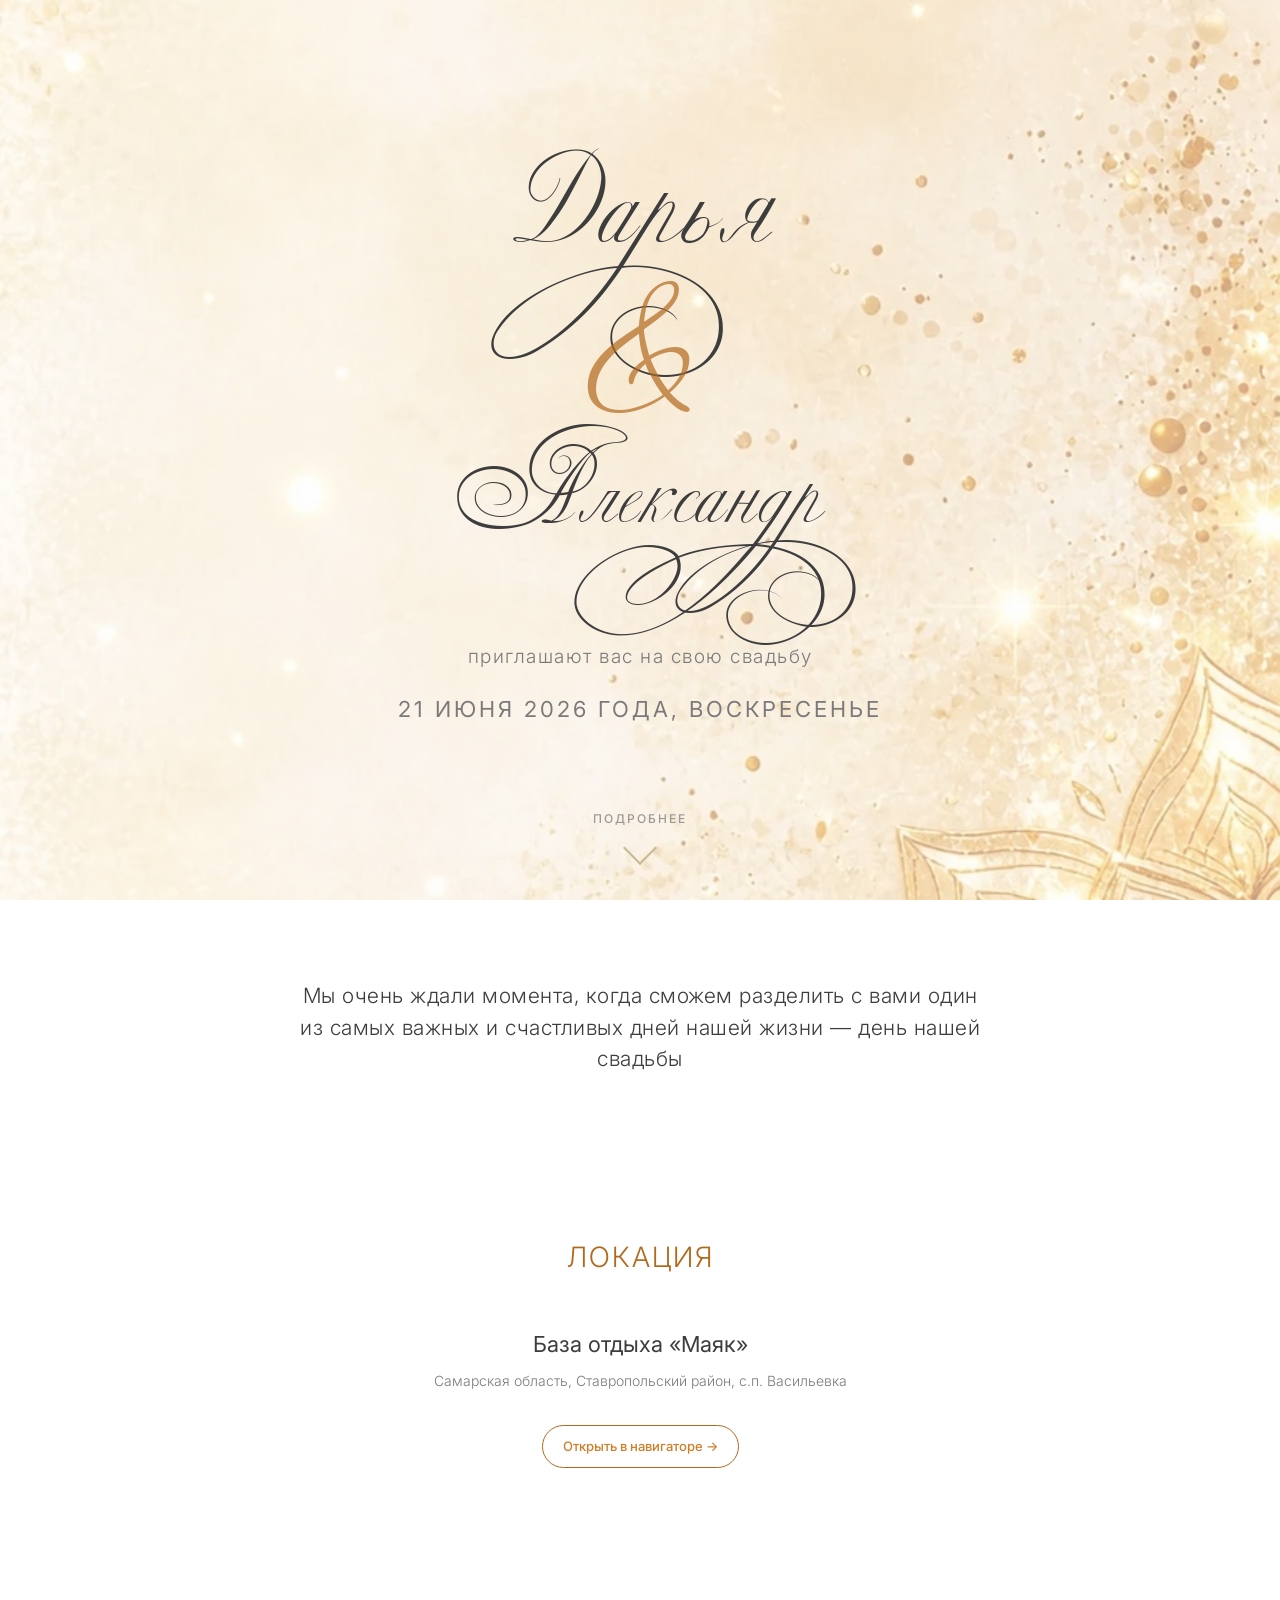
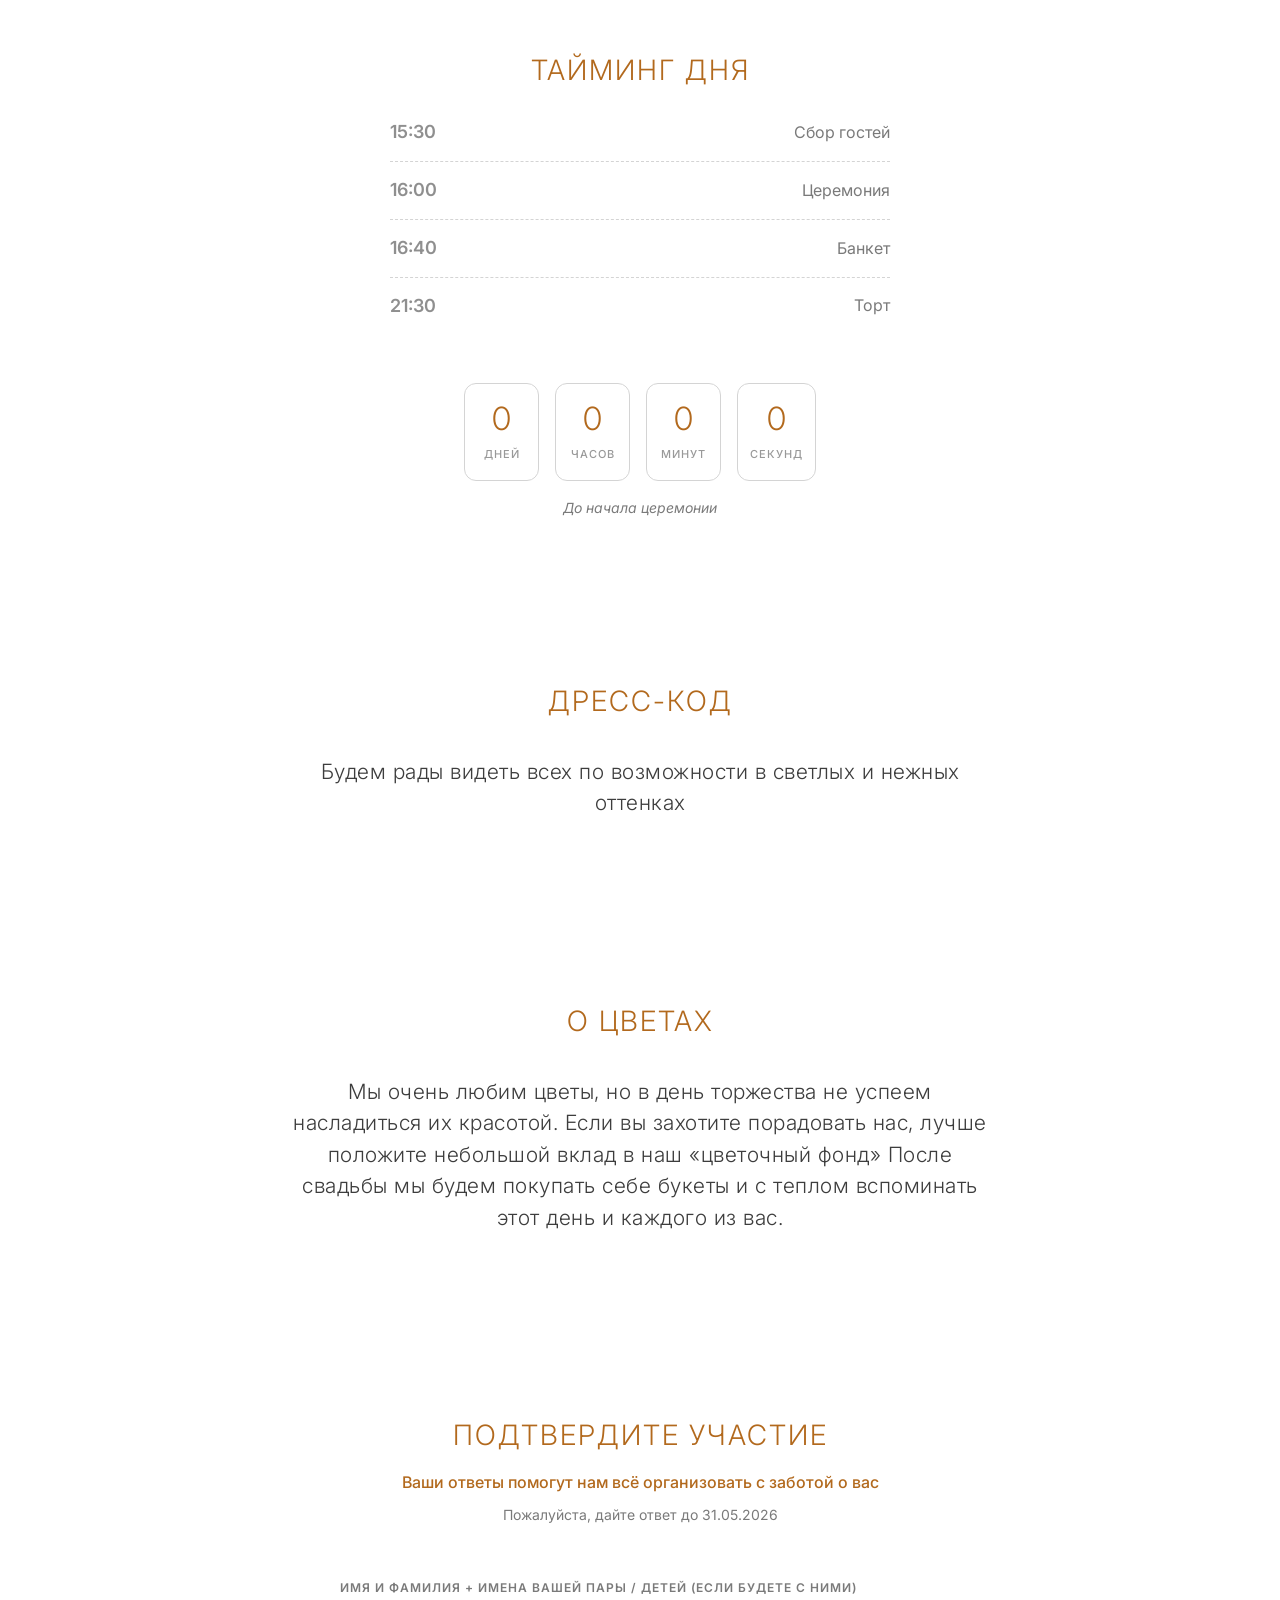
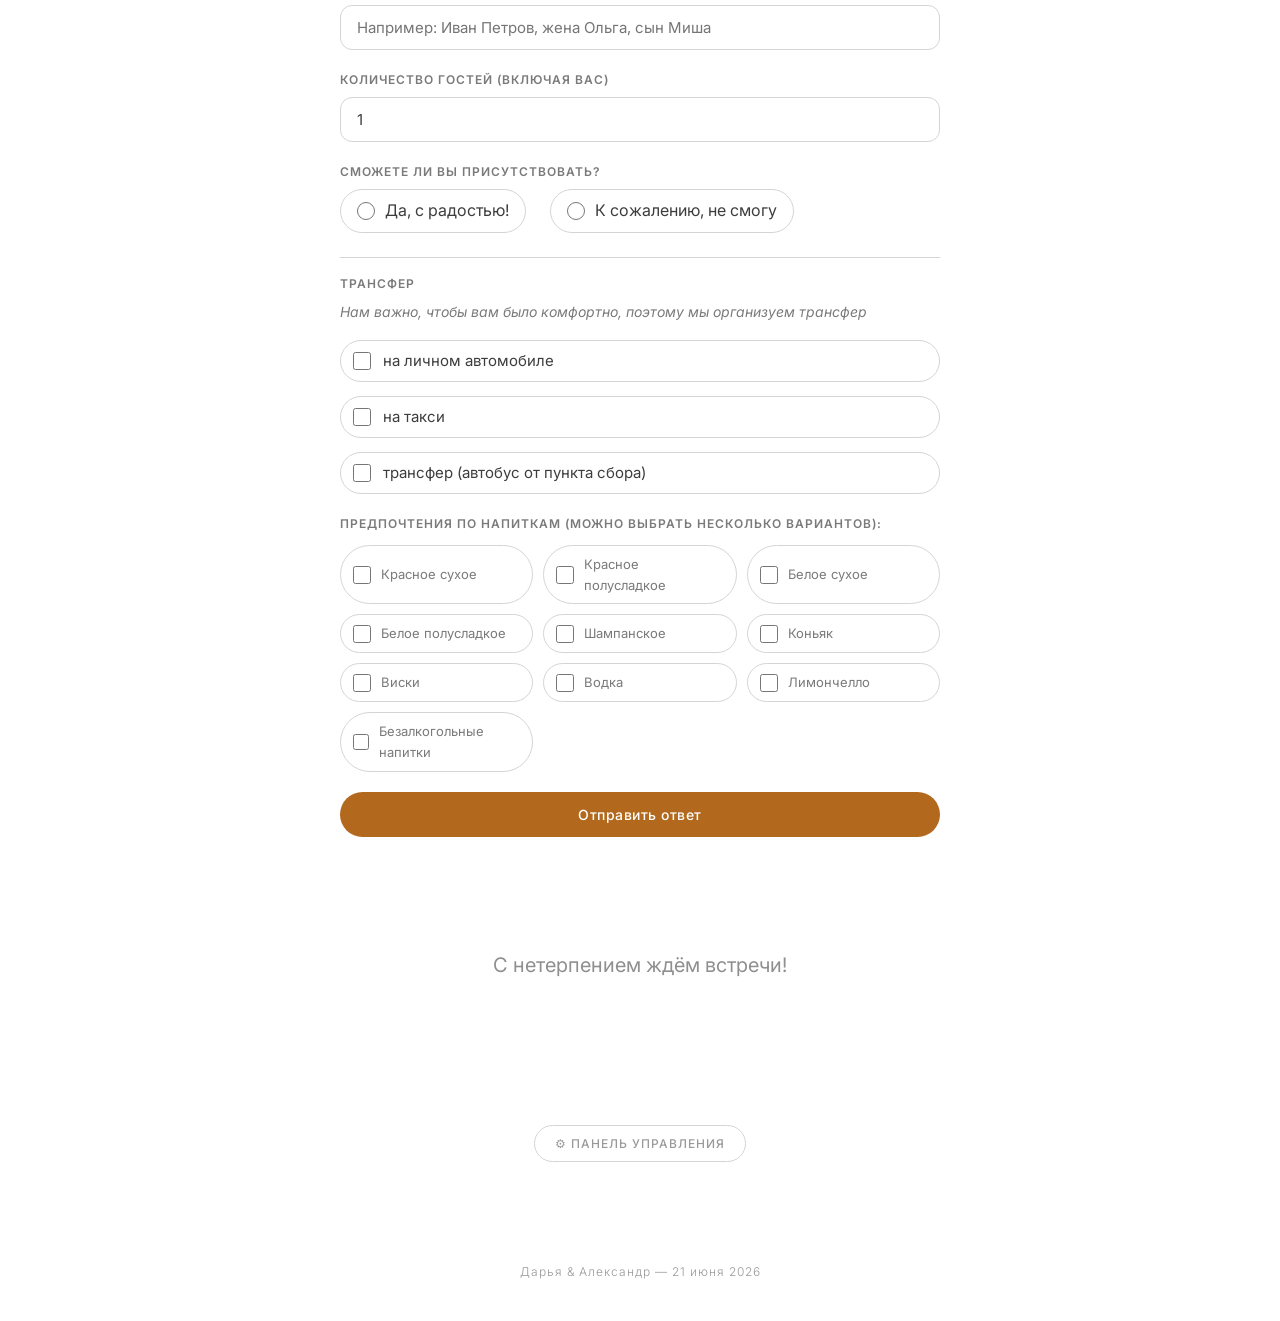
==== commit be4670b3: "fix: уменьшен размер шрифта имён на мобильных (iPhone) - hero__name-daria: 48→40px, hero__name-alexa" ====
--- a/index.html
+++ b/index.html
@@ -4,7 +4,6 @@
   <meta charset="UTF-8">
   <meta name="viewport" content="width=device-width, initial-scale=1.0">
   <title>Дарья & Александр — Свадьба 21.06.2026</title>
-  <link href="https://fonts.googleapis.com/css2?family=Great+Vibes&display=swap" rel="stylesheet">
   <link rel="stylesheet" href="style.css">
 </head>
 <body>
--- a/style.css
+++ b/style.css
@@ -1,4 +1,4 @@
-@import url('https://fonts.googleapis.com/css2?family=Inter:wght@300;400;500;600&display=swap');
+@import url('https://fonts.googleapis.com/css2?family=Inter:wght@300;400;500;600&family=Great+Vibes&display=swap');
 
 /* Подключение шрифтов */
 @font-face {
@@ -44,32 +44,30 @@
   --transition: all 0.3s ease;
 }
 
-/* ФОНОВОЕ ИЗОБРАЖЕНИЕ */
+/* ФОНОВОЕ ИЗОБРАЖЕНИЕ — ИСПРАВЛЕНО ДЛЯ IPHONE */
 body::before {
   content: '';
   position: fixed;
   top: 0;
   left: 0;
+  right: 0;
+  bottom: 0;
   width: 100%;
   height: 100%;
   background-image: url('bg.webp');
   background-size: cover;
-  background-position: center;
+  background-position: center center;
   background-repeat: no-repeat;
-  background-attachment: fixed;
+  background-attachment: scroll;  /* fixed заменён на scroll — исправляет проблему на iPhone */
   opacity: 0.5;
   z-index: -1;
   pointer-events: none;
 }
 
-* {
-  margin: 0;
-  padding: 0;
-  box-sizing: border-box;
-}
-
+/* Дополнительные стили для стабильности на iOS */
 html {
   scroll-behavior: smooth;
+  height: 100%;
 }
 
 body {
@@ -80,6 +78,13 @@
   -webkit-font-smoothing: antialiased;
   position: relative;
   overflow-x: hidden;
+  min-height: 100vh;
+}
+
+* {
+  margin: 0;
+  padding: 0;
+  box-sizing: border-box;
 }
 
 /* КОНТЕЙНЕР */
@@ -124,6 +129,10 @@
   white-space: normal;
   line-height: 1.2;
   text-align: center;
+  width: 100%;
+  max-width: 100vw;
+  overflow-x: visible;
+  padding: 0 10px;
 }
 
 .hero__name-daria {
@@ -151,6 +160,8 @@
   margin: -10px 0;
   width: 100%;
   text-align: center;
+  overflow-x: visible;
+  padding: 0 20px;  /* Увеличил отступы */
 }
 
 .hero__ampersand-symbol {
@@ -161,7 +172,10 @@
   color: #b2691d;
   opacity: 0.7;
   display: inline-block;
-  margin: 0 auto;
+  margin: 0;
+  text-align: center;
+  transform: scale(1);
+  letter-spacing: -5px;  /* Немного уменьшаем отступы вокруг символа */
 }
 
 .hero__subtitle {
@@ -880,11 +894,15 @@
   .hero__name-daria {
     font-size: 60px;
   }
+    .hero__ampersand {
+    padding: 0 10px;
+  }
   .hero__name-alexander {
     font-size: 50px;
   }
   .hero__ampersand-symbol {
-    font-size: 120px;
+    font-size: 180px;
+    margin-left: 15px;  /* Сдвигаем влево */
   }
   .hero__subtitle {
     font-size: 16px;
@@ -914,15 +932,26 @@
   }
 }
 
+@media (max-width: 600px) {
+  .hero__ampersand-symbol {
+    font-size: 180px;
+  }
+}
+
+
 @media (max-width: 480px) {
   .hero__name-daria {
+    font-size: 40px;
+  }
+  .hero__name-alexander {
+    font-size: 34px;
+    margin-top: 10px;
+  }
+  .hero__ampersand-symbol {
     font-size: 48px;
   }
-  .hero__name-alexander {
-    font-size: 40px;
-  }
-  .hero__ampersand-symbol {
-    font-size: 90px;
+  .hero__names {
+    gap: 0.1em;
   }
   .hero__subtitle {
     font-size: 13px;
@@ -946,4 +975,29 @@
   .waiting-message {
     font-size: 16px;
   }
+}
+
+@media (max-width: 400px) {
+  .hero__name-daria {
+    font-size: 36px;
+  }
+  .hero__name-alexander {
+    font-size: 30px;
+    margin-top: 6px;
+  }
+  .hero__ampersand-symbol {
+    font-size: 42px;
+  }
+}
+
+@media (max-width: 360px) {
+  .hero__name-daria {
+    font-size: 30px;
+  }
+  .hero__name-alexander {
+    font-size: 26px;
+  }
+  .hero__ampersand-symbol {
+    font-size: 36px;
+  }
 }
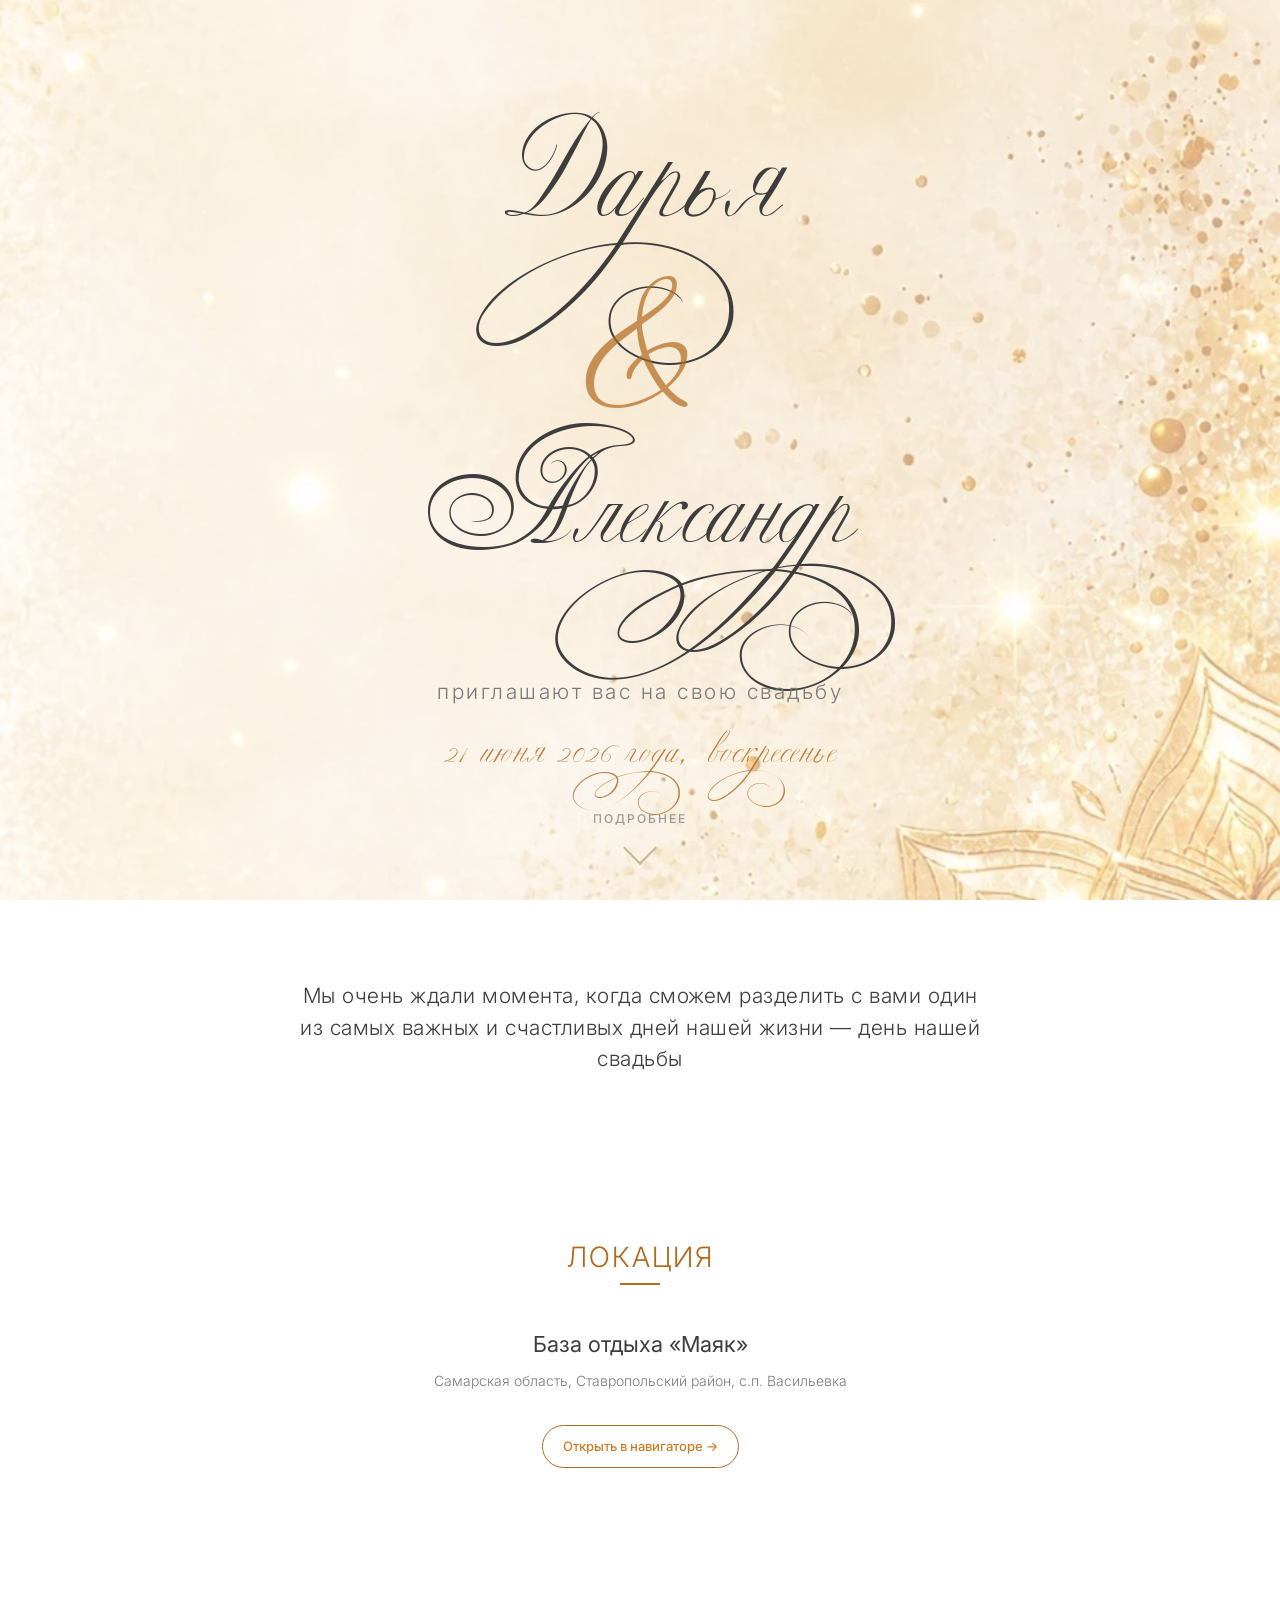
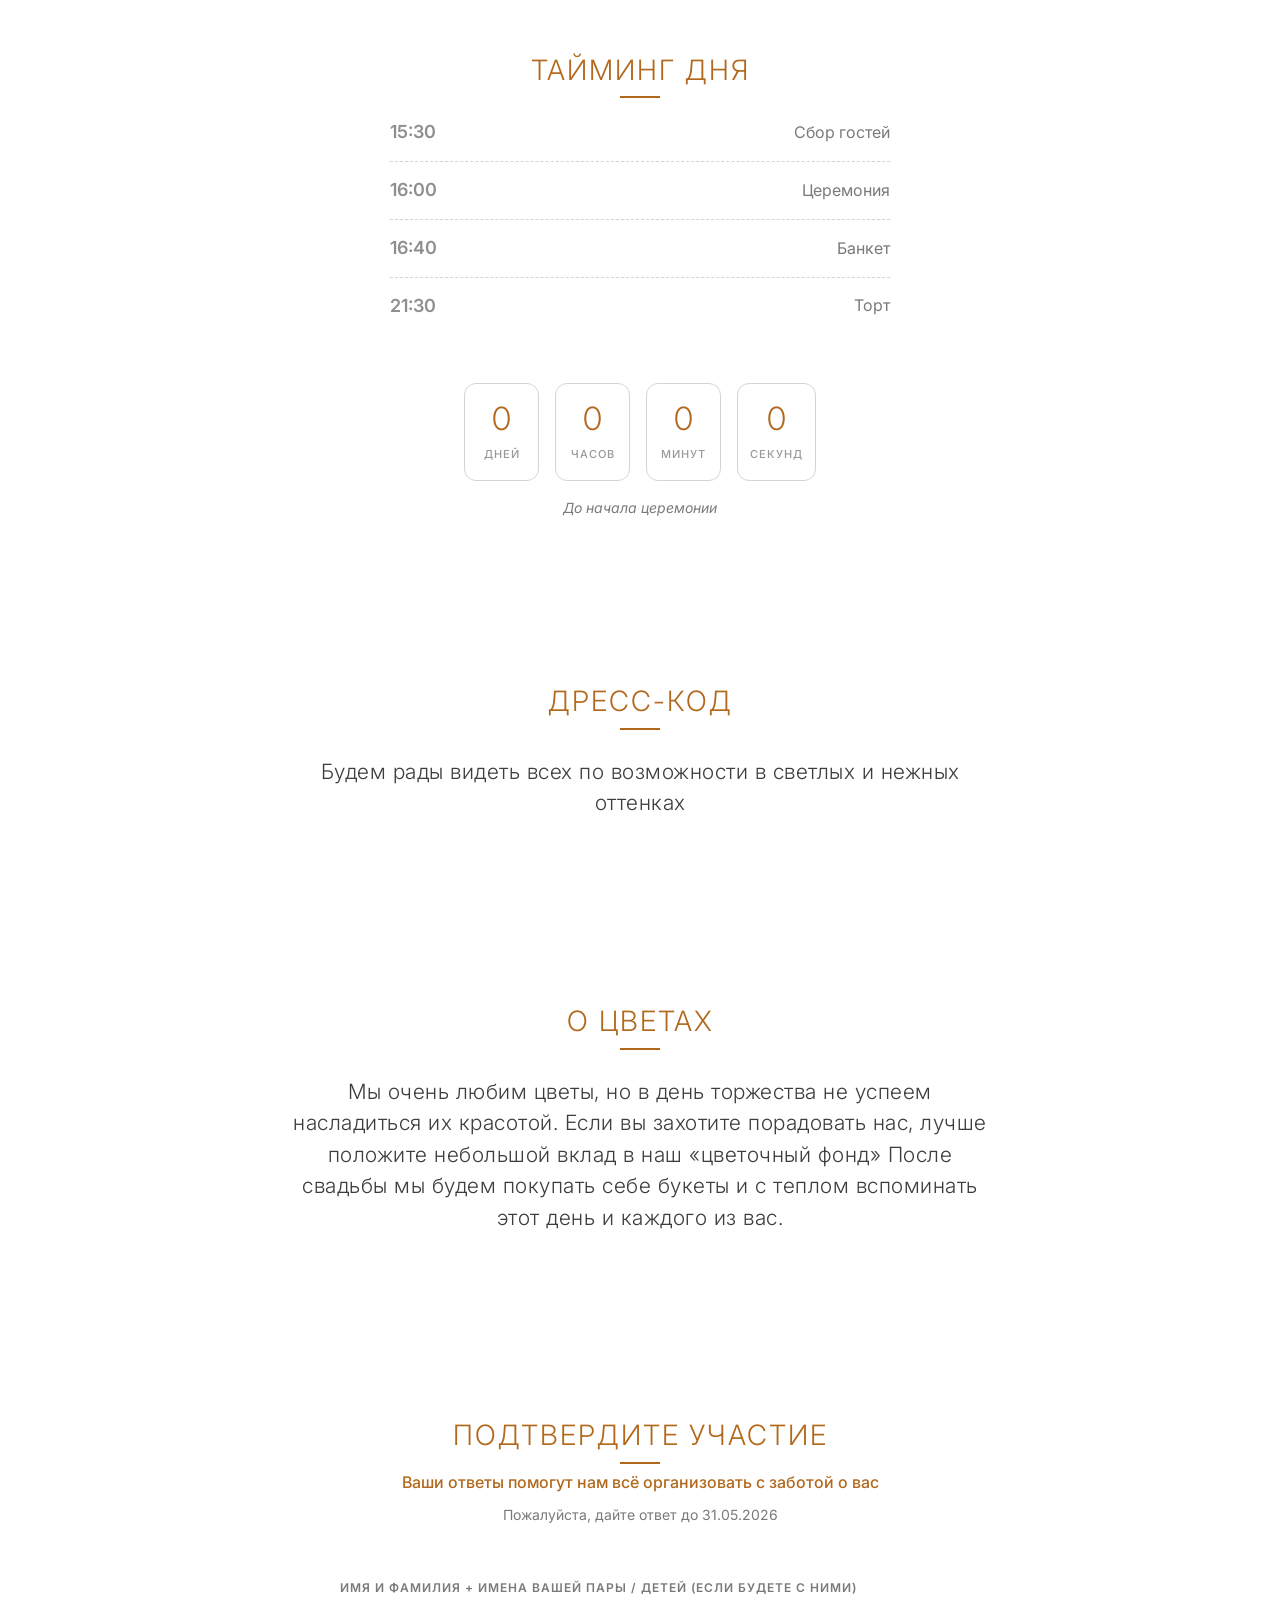
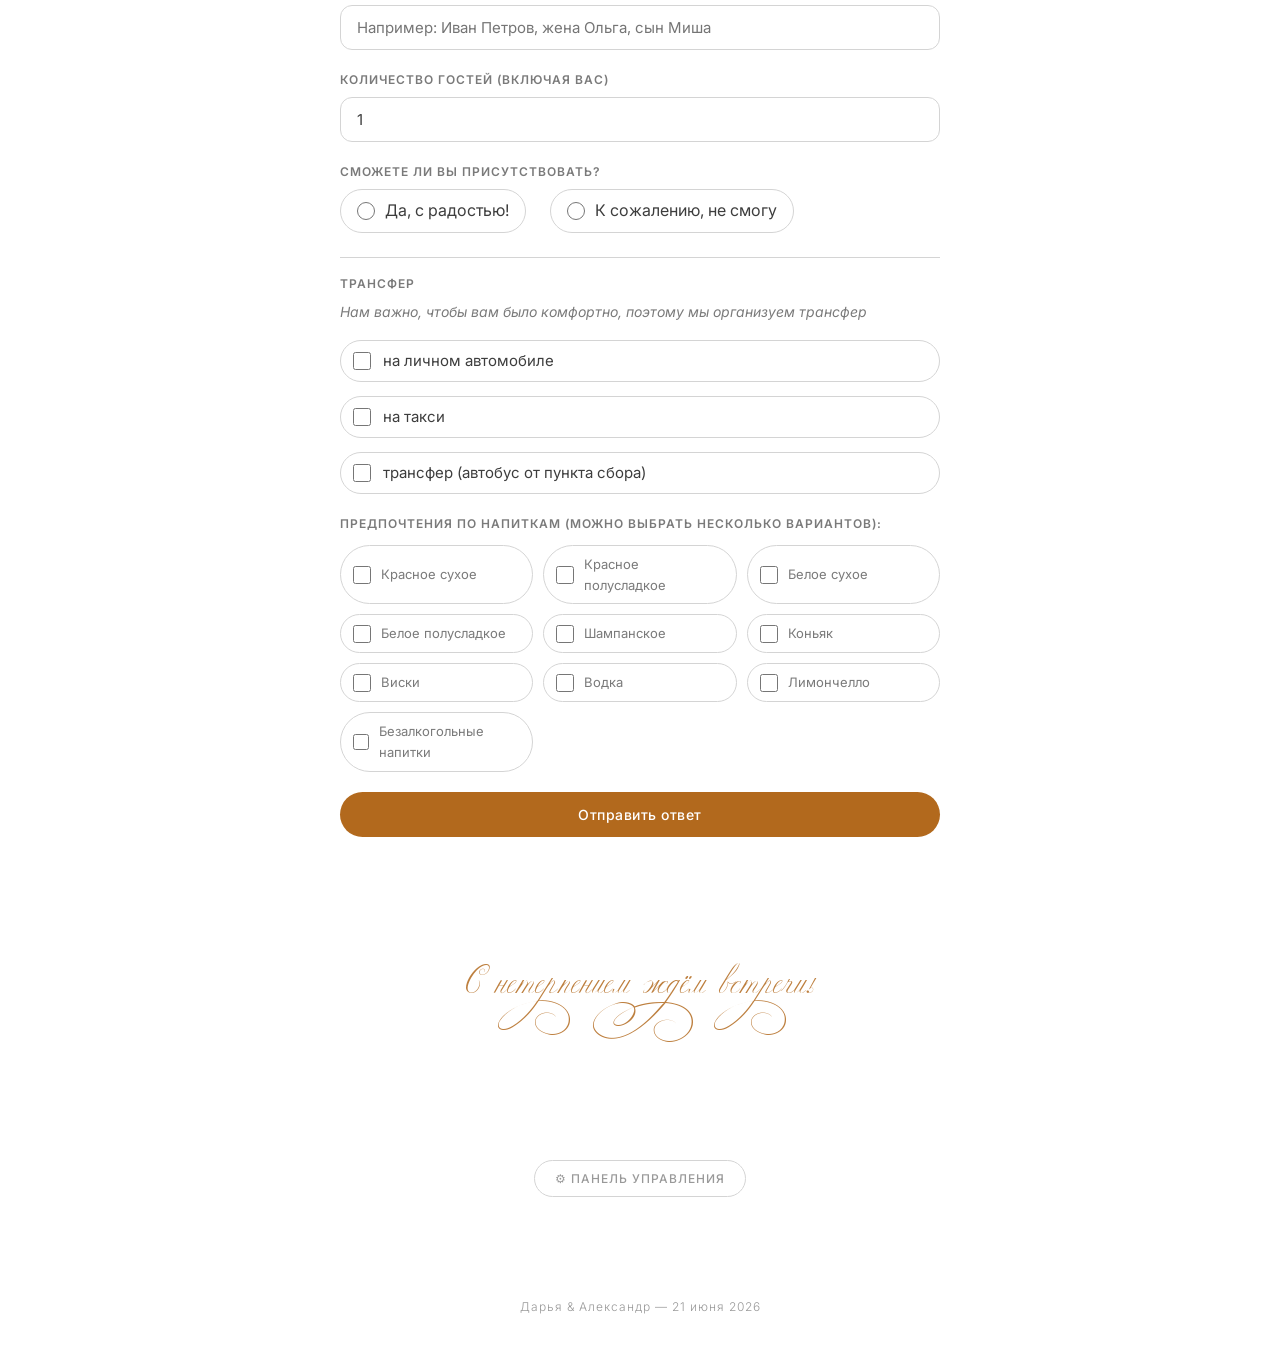
==== commit b6dd02fe: "feat: декоративный уголок fon_top_pk в правом верхнем углу - изображение 560px с отступом 60px вверх" ====
--- a/index.html
+++ b/index.html
@@ -7,6 +7,8 @@
   <link rel="stylesheet" href="style.css">
 </head>
 <body>
+
+  <div class="fon-top" aria-hidden="true"></div>
 
   <!-- БЛОК 1: Заголовок -->
   <section class="hero">
--- a/style.css
+++ b/style.css
@@ -115,29 +115,13 @@
   align-items: center;
 }
 
-.hero__names {
-  font-family: 'Ekaterina Velikaya Two', 'Great Vibes', cursive;
-  font-weight: normal;
-  letter-spacing: 2px;
-  color: var(--text-primary);
-  margin-bottom: 40px;
-  display: flex;
-  flex-direction: column;
-  align-items: center;
-  justify-content: center;
-  gap: 0.15em;
-  white-space: normal;
-  line-height: 1.2;
-  text-align: center;
-  width: 100%;
-  max-width: 100vw;
-  overflow-x: visible;
-  padding: 0 10px;
+  .hero__names {
+    padding: 0 10px;
 }
 
 .hero__name-daria {
   font-family: 'Ekaterina Velikaya Two', 'Great Vibes', cursive;
-  font-size: 90px;
+  font-size: 100px;
   font-weight: normal;
   color: var(--text-primary);
   display: inline-block;
@@ -145,11 +129,11 @@
 
 .hero__name-alexander {
   font-family: 'Ekaterina Velikaya Two', 'Great Vibes', cursive;
-  font-size: 70px;
+  font-size: 85px;
   font-weight: normal;
   color: var(--text-primary);
   display: inline-block;
-  margin-top: 20px;  /* Добавляем отступ сверху */
+  margin-top: 20px;
 }
 
 .hero__ampersand {
@@ -158,10 +142,9 @@
   justify-content: center;
   align-items: center;
   margin: -10px 0;
+  text-align: center;
+  padding: 0;
   width: 100%;
-  text-align: center;
-  overflow-x: visible;
-  padding: 0 20px;  /* Увеличил отступы */
 }
 
 .hero__ampersand-symbol {
@@ -175,24 +158,25 @@
   margin: 0;
   text-align: center;
   transform: scale(1);
-  letter-spacing: -5px;  /* Немного уменьшаем отступы вокруг символа */
+  letter-spacing: 0;
 }
 
 .hero__subtitle {
-  font-size: 19px;
+  font-size: 21px;
   font-weight: 300;
   color: var(--text-secondary);
-  letter-spacing: 1.5px;
-  margin-bottom: 20px;
-  margin-top: 50px;
+  letter-spacing: 2.5px;
+  margin-bottom: 24px;
+  margin-top: 80px;
 }
 
 .hero__date {
-  font-size: 22px;
+  font-family: 'Great Vibes', 'Ekaterina Velikaya Two', cursive;
+  font-size: 30px;
   font-weight: 400;
-  color: var(--text-secondary);
-  letter-spacing: 3px;
-  text-transform: uppercase;
+  color: #b2691d;
+  letter-spacing: 1px;
+  opacity: 0.85;
 }
 
 /* СТРЕЛКА ПРОКРУТКИ */
@@ -268,7 +252,7 @@
   transform: translateX(-50%);
   width: 40px;
   height: 2px;
-  color: #b2691d;
+  background-color: #b2691d;
 }
 
 /* БЛОК 2 - ТЕКСТ ПРИГЛАШЕНИЯ */
@@ -660,11 +644,18 @@
 
 .waiting-message {
   text-align: center;
-  margin-top: 48px;
-  padding: 24px;
-  font-size: 20px;
+  margin-top: 60px;
+  padding: 32px 24px;
+}
+
+.waiting-message p {
+  font-family: 'Great Vibes', 'Ekaterina Velikaya Two', cursive;
+  font-size: 28px;
   font-weight: 400;
-  color: #8f8f8f;
+  color: #b2691d;
+  letter-spacing: 1px;
+  opacity: 0.85;
+  line-height: 1.4;
 }
 
 /* ПОЛЕ ПОЖЕЛАНИЙ */
@@ -892,23 +883,23 @@
 /* АДАПТИВ */
 @media (max-width: 768px) {
   .hero__name-daria {
-    font-size: 60px;
-  }
-    .hero__ampersand {
-    padding: 0 10px;
+    font-size: 68px;
+  }
+  .hero__ampersand {
+    padding: 0 20px;
   }
   .hero__name-alexander {
-    font-size: 50px;
+    font-size: 56px;
   }
   .hero__ampersand-symbol {
     font-size: 180px;
-    margin-left: 15px;  /* Сдвигаем влево */
   }
   .hero__subtitle {
-    font-size: 16px;
+    font-size: 17px;
+    margin-top: 60px;
   }
   .hero__date {
-    font-size: 18px;
+    font-size: 24px;
   }
   .section {
     padding: 60px 0;
@@ -941,23 +932,26 @@
 
 @media (max-width: 480px) {
   .hero__name-daria {
-    font-size: 40px;
+    font-size: 60px;
   }
   .hero__name-alexander {
-    font-size: 34px;
-    margin-top: 10px;
+    font-size: 46px;
+    margin-top: 14px;
   }
   .hero__ampersand-symbol {
-    font-size: 48px;
+    font-size: 70px;
+    padding-left: 6px;
   }
   .hero__names {
-    gap: 0.1em;
+    gap: 0.15em;
   }
   .hero__subtitle {
-    font-size: 13px;
+    font-size: 15px;
+    margin-top: 50px;
   }
   .hero__date {
-    font-size: 13px;
+    font-size: 22px;
+    letter-spacing: 1px;
   }
   .timeline-item__time {
     font-size: 16px;
@@ -979,25 +973,28 @@
 
 @media (max-width: 400px) {
   .hero__name-daria {
-    font-size: 36px;
+    font-size: 52px;
   }
   .hero__name-alexander {
-    font-size: 30px;
-    margin-top: 6px;
+    font-size: 40px;
+    margin-top: 12px;
   }
   .hero__ampersand-symbol {
-    font-size: 42px;
+    font-size: 60px;
+    padding-left: 6px;
   }
 }
 
 @media (max-width: 360px) {
   .hero__name-daria {
-    font-size: 30px;
+    font-size: 46px;
   }
   .hero__name-alexander {
-    font-size: 26px;
+    font-size: 36px;
+    margin-top: 10px;
   }
   .hero__ampersand-symbol {
-    font-size: 36px;
+    font-size: 52px;
+    padding-left: 6px;
   }
 }
